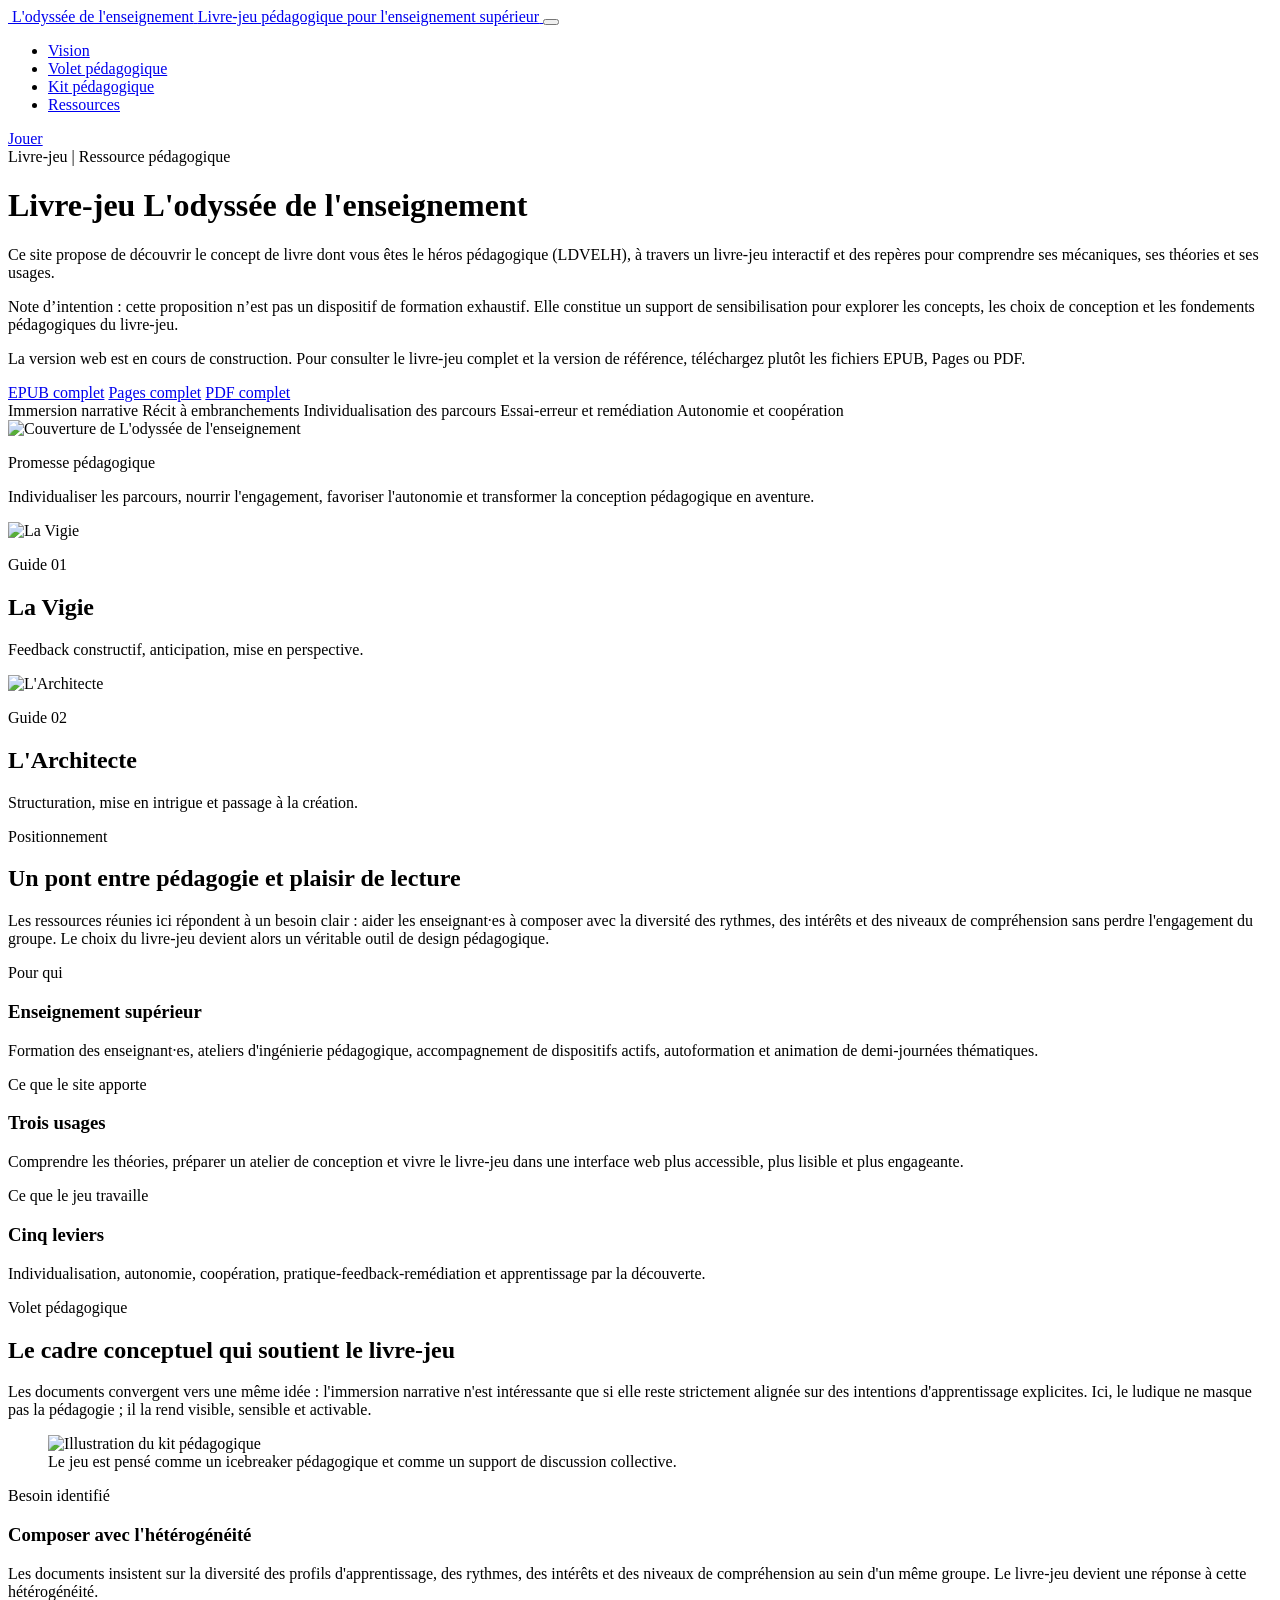
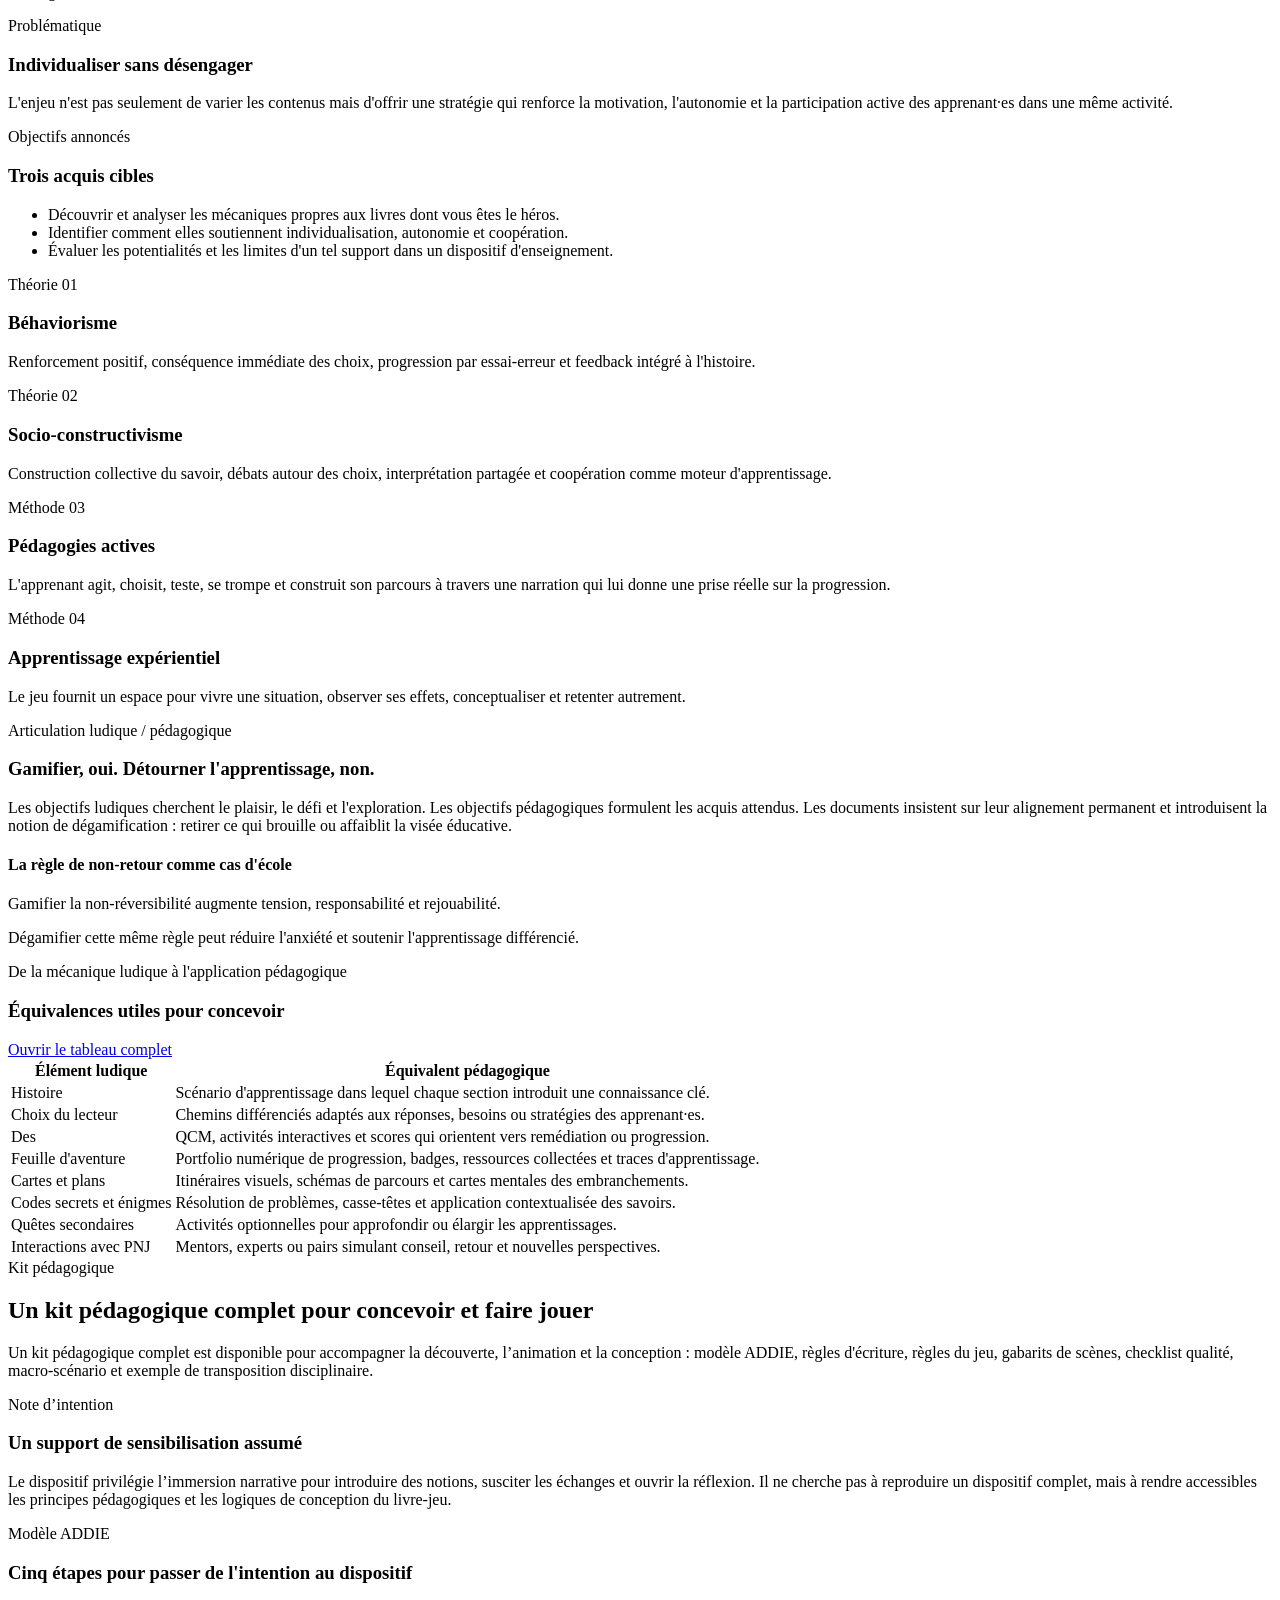
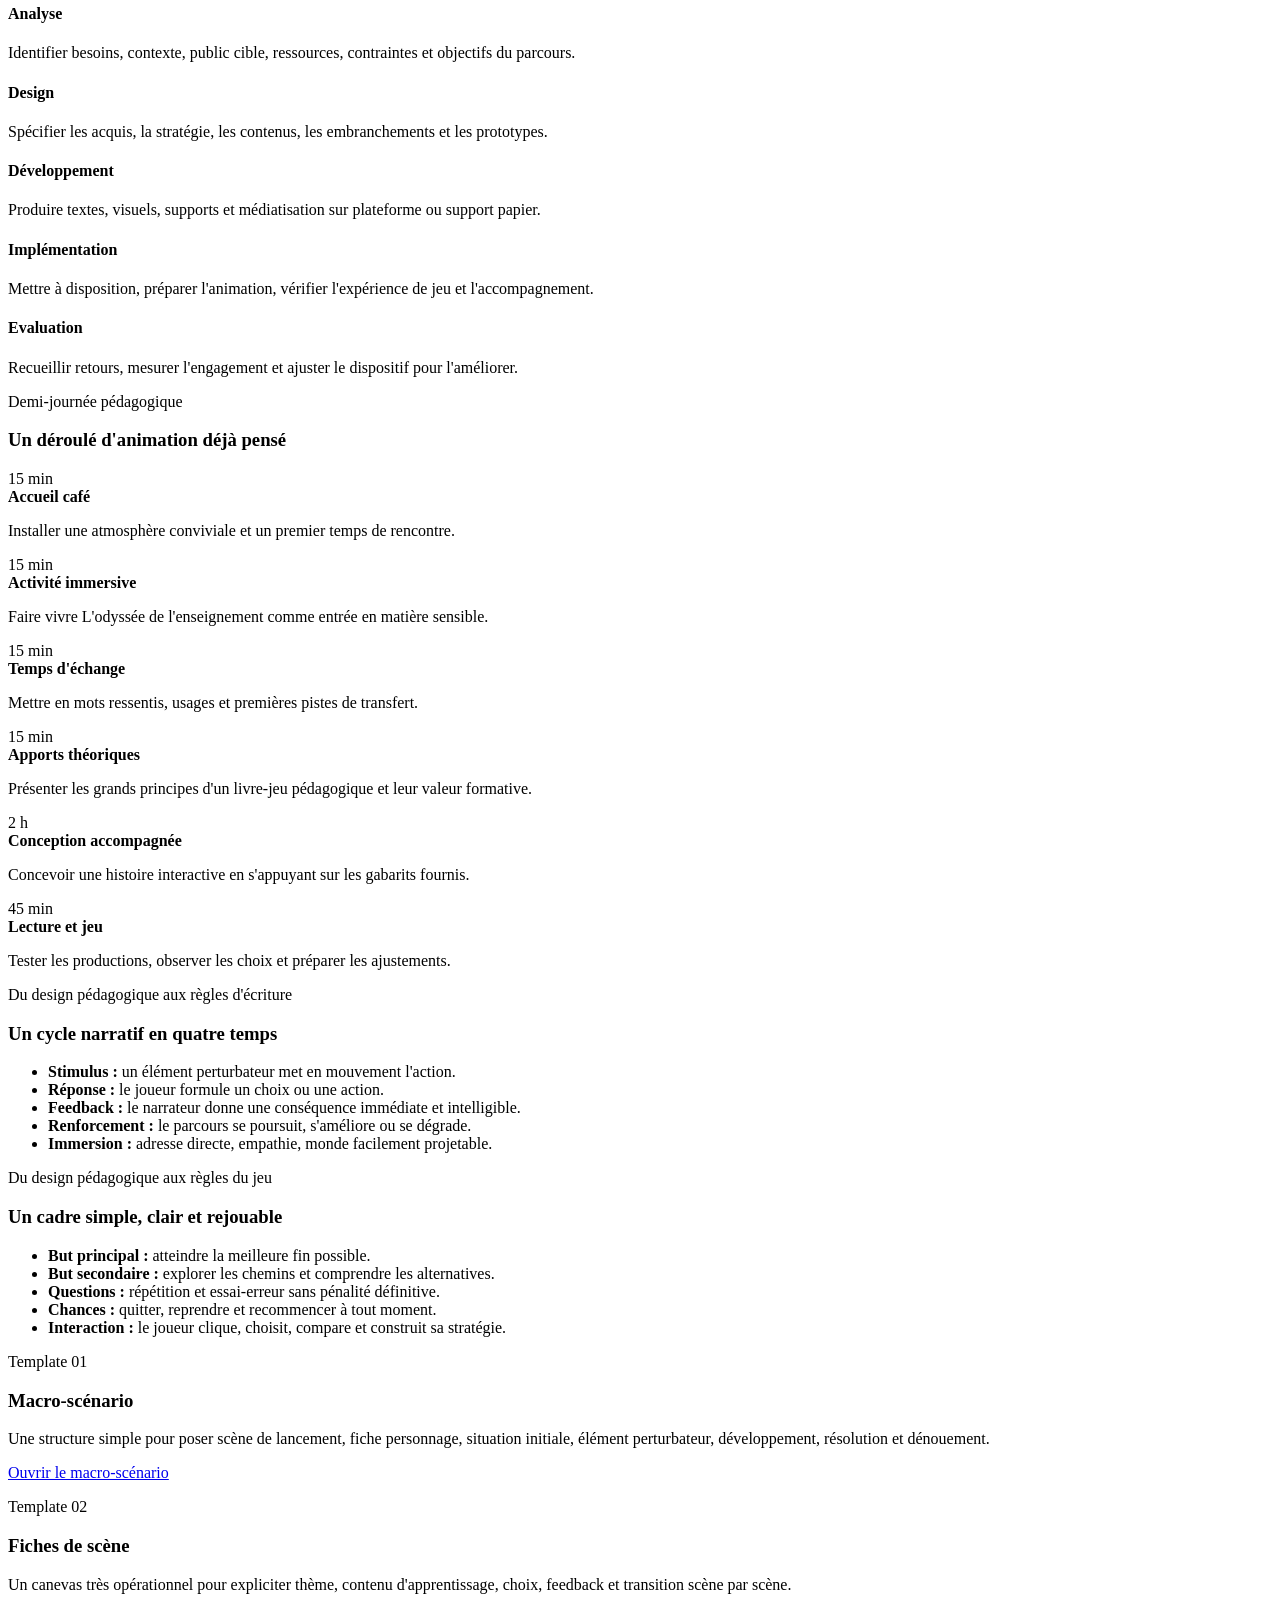
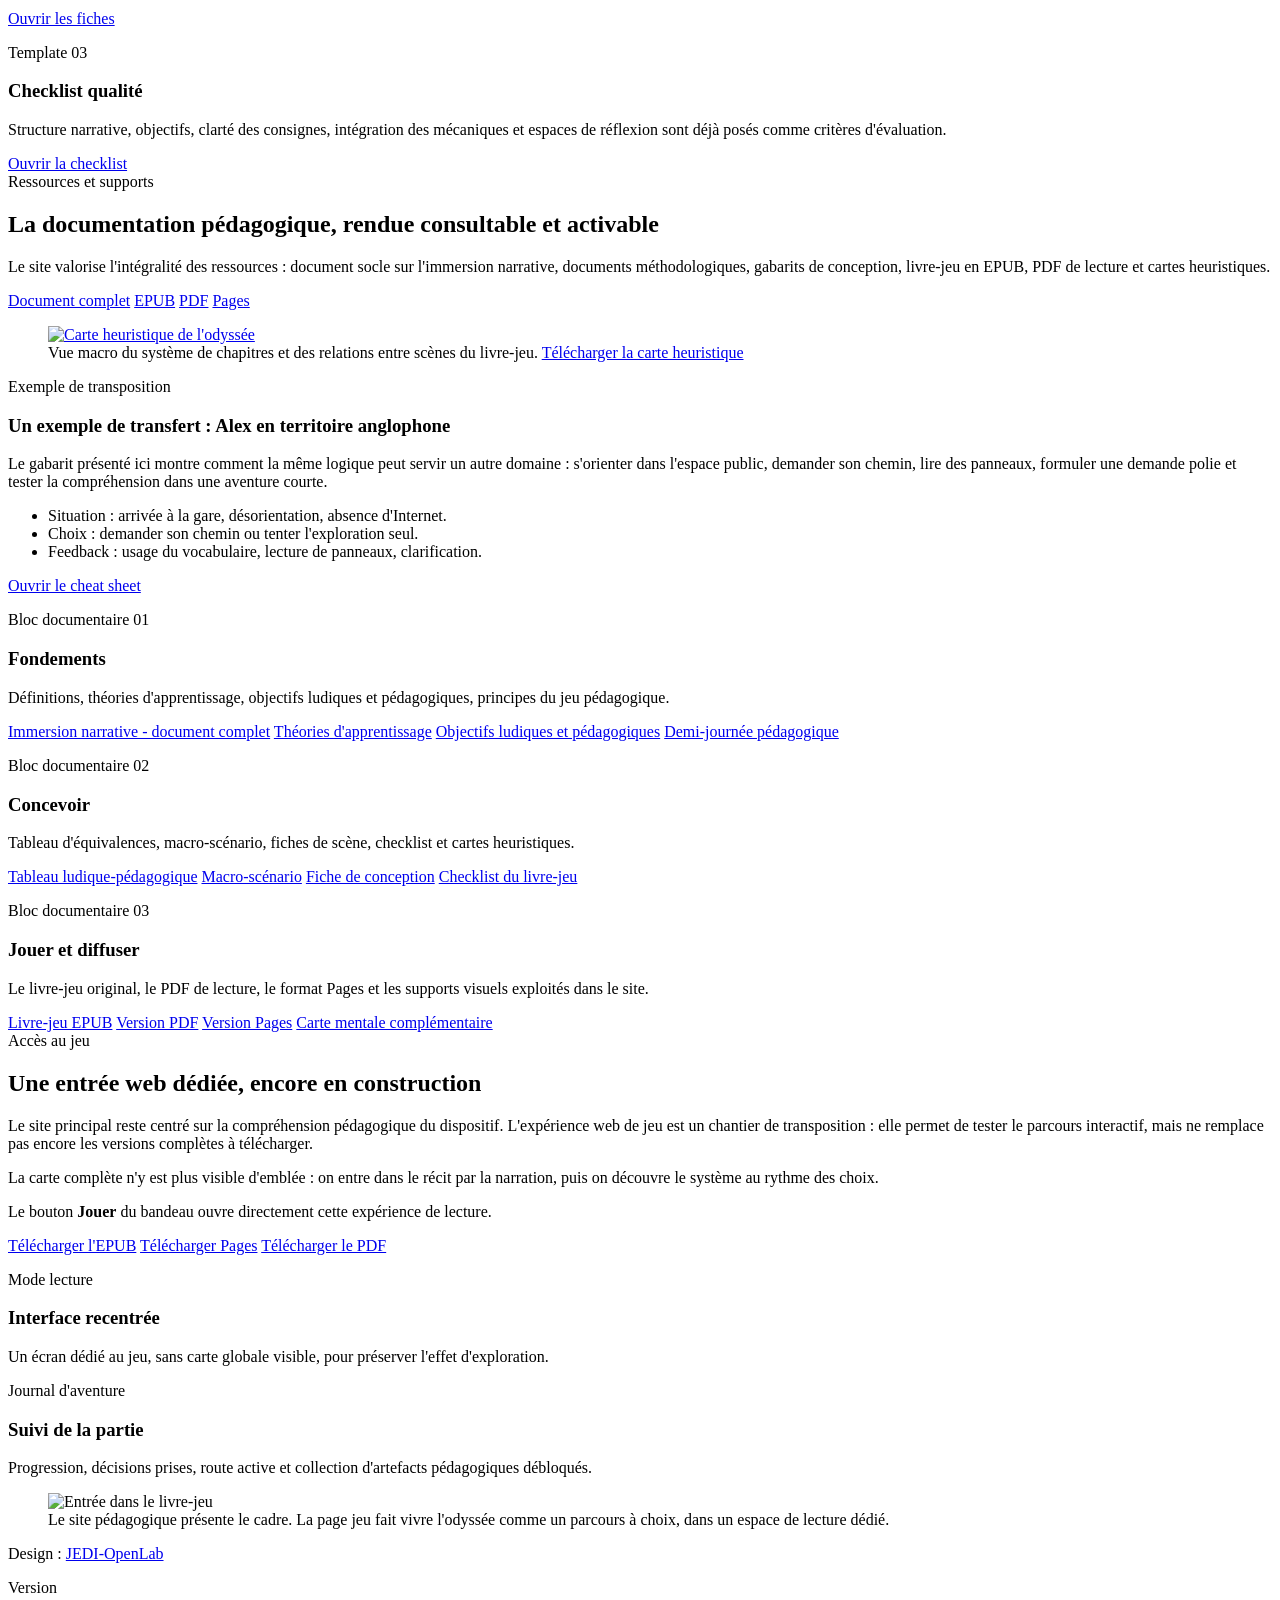
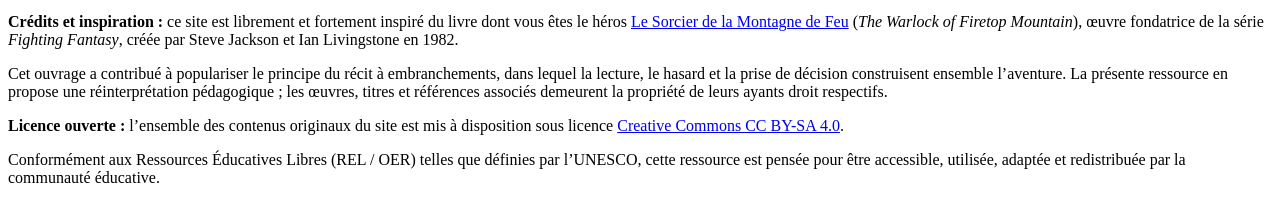
==== index.html @ 6c71c2d4 "Add files via upload" ====
<!doctype html>
<html lang="fr">
  <head>
    <meta charset="utf-8" />
    <meta name="viewport" content="width=device-width, initial-scale=1" />
    <title>L'odyssée de l'enseignement | Livre-jeu pédagogique</title>
    <meta
      name="description"
      content="Découvrir le concept de livre-jeu pédagogique, ses repères théoriques, son kit pédagogique et son adaptation web interactive."
    />
    <link rel="icon" type="image/png" sizes="32x32" href="assets/media/favicons/favicon-32.png" />
    <link rel="icon" type="image/png" sizes="64x64" href="assets/media/favicons/favicon-64.png" />
    <link rel="apple-touch-icon" href="assets/media/favicons/apple-touch-icon.png" />
    <link rel="stylesheet" href="assets/vendor/fonts/fonts.css" />
    <link rel="stylesheet" href="assets/vendor/bootstrap/bootstrap.min.css" />
    <link rel="stylesheet" href="assets/css/styles.css" />
  </head>
  <body data-bs-spy="scroll" data-bs-target="#site-nav" data-bs-offset="96">
    <nav id="site-nav" class="navbar navbar-expand-lg fixed-top navbar-glass">
      <div class="container">
        <a class="navbar-brand d-flex align-items-center gap-3" href="#top">
          <img
            class="brand-mark"
            src="assets/media/cover-odyssee-mark.png"
            alt=""
          />
          <span>
            <span class="brand-title d-block">L'odyssée de l'enseignement</span>
            <span class="brand-subtitle d-block">Livre-jeu pédagogique pour l'enseignement supérieur</span>
          </span>
        </a>
        <button
          class="navbar-toggler"
          type="button"
          data-bs-toggle="collapse"
          data-bs-target="#navbarContent"
          aria-controls="navbarContent"
          aria-expanded="false"
          aria-label="Ouvrir la navigation"
        >
          <span class="navbar-toggler-icon"></span>
        </button>
        <div id="navbarContent" class="collapse navbar-collapse">
          <ul class="navbar-nav ms-auto mb-3 mb-lg-0 align-items-lg-center gap-lg-2">
            <li class="nav-item"><a class="nav-link" href="#vision">Vision</a></li>
            <li class="nav-item"><a class="nav-link" href="#pedagogie">Volet pédagogique</a></li>
            <li class="nav-item"><a class="nav-link" href="#ingenierie">Kit pédagogique</a></li>
            <li class="nav-item"><a class="nav-link" href="#ressources">Ressources</a></li>
          </ul>
          <a class="btn btn-accent ms-lg-3" href="game.html">Jouer</a>
        </div>
      </div>
    </nav>

    <header id="top" class="hero-section">
      <div class="container">
        <div class="row align-items-center g-5">
          <div class="col-lg-6">
            <span class="eyebrow">Livre-jeu | Ressource pédagogique</span>
            <h1 class="hero-title">
              Livre-jeu
              <span>L'odyssée de l'enseignement</span>
            </h1>
            <p class="hero-copy">
              Ce site propose de découvrir le concept de livre dont vous êtes le héros pédagogique (LDVELH), à
              travers un livre-jeu interactif et des repères pour comprendre ses mécaniques, ses théories et ses
              usages.
            </p>
            <p class="hero-copy mt-3 mb-0">
              Note d’intention : cette proposition n’est pas un dispositif de formation exhaustif. Elle constitue un
              support de sensibilisation pour explorer les concepts, les choix de conception et les fondements
              pédagogiques du livre-jeu.
            </p>
            <div class="callout-note mt-4">
              <p class="mb-2">
                La version web est en cours de construction. Pour consulter le livre-jeu complet et la version de
                référence, téléchargez plutôt les fichiers EPUB, Pages ou PDF.
              </p>
              <div class="download-strip">
                <a class="btn btn-outline-shell btn-sm" href="docs/odyssee-enseignement.epub">EPUB complet</a>
                <a class="btn btn-outline-shell btn-sm" href="docs/odyssee-enseignement.pages">Pages complet</a>
                <a class="btn btn-outline-shell btn-sm" href="docs/odyssee-enseignement.pdf">PDF complet</a>
              </div>
            </div>
            <div class="metric-ribbon mt-4">
              <span class="metric-pill">Immersion narrative</span>
              <span class="metric-pill">Récit à embranchements</span>
              <span class="metric-pill">Individualisation des parcours</span>
              <span class="metric-pill">Essai-erreur et remédiation</span>
              <span class="metric-pill">Autonomie et coopération</span>
            </div>
          </div>

          <div class="col-lg-6">
            <div class="hero-visual">
              <div class="cover-frame">
                <img
                  src="assets/media/cover-odyssee-hero.jpg"
                  alt="Couverture de L'odyssée de l'enseignement"
                  class="hero-cover"
                  decoding="async"
                />
              </div>
              <div class="floating-card hero-quote">
                <p class="card-kicker">Promesse pédagogique</p>
                <p class="mb-0">
                  Individualiser les parcours, nourrir l'engagement, favoriser l'autonomie et transformer la
                  conception pédagogique en aventure.
                </p>
              </div>
              <div class="floating-card guide-snapshot">
                <div class="d-flex align-items-center gap-3">
                  <img src="assets/media/vigie-guide-web.jpg" alt="La Vigie" class="avatar-thumb" decoding="async" />
                  <div>
                    <p class="card-kicker mb-1">Guide 01</p>
                    <h2 class="mini-title mb-1">La Vigie</h2>
                    <p class="mb-0">Feedback constructif, anticipation, mise en perspective.</p>
                  </div>
                </div>
              </div>
              <div class="floating-card architect-snapshot">
                <div class="d-flex align-items-center gap-3">
                  <img
                    src="assets/media/architecte-constructeur-web.jpg"
                    alt="L'Architecte"
                    class="avatar-thumb"
                    decoding="async"
                  />
                  <div>
                    <p class="card-kicker mb-1">Guide 02</p>
                    <h2 class="mini-title mb-1">L'Architecte</h2>
                    <p class="mb-0">Structuration, mise en intrigue et passage à la création.</p>
                  </div>
                </div>
              </div>
            </div>
          </div>
        </div>
      </div>
    </header>

    <main>
      <section id="vision" class="section-shell">
        <div class="container">
          <div class="row g-4 align-items-start">
            <div class="col-lg-5">
              <span class="eyebrow">Positionnement</span>
              <h2 class="section-title">Un pont entre pédagogie et plaisir de lecture</h2>
              <p class="section-copy">
                Les ressources réunies ici répondent à un besoin clair : aider les enseignant·es à composer avec la
                diversité des rythmes, des intérêts et des niveaux de compréhension sans perdre l'engagement du
                groupe. Le choix du livre-jeu devient alors un véritable outil de design pédagogique.
              </p>
            </div>
            <div class="col-lg-7">
              <div class="row g-4">
                <div class="col-md-4">
                  <article class="surface-card insight-card h-100">
                    <div class="card-body">
                      <p class="card-kicker">Pour qui</p>
                      <h3 class="card-title">Enseignement supérieur</h3>
                      <p>
                        Formation des enseignant·es, ateliers d'ingénierie pédagogique, accompagnement de dispositifs
                        actifs, autoformation et animation de demi-journées thématiques.
                      </p>
                    </div>
                  </article>
                </div>
                <div class="col-md-4">
                  <article class="surface-card insight-card h-100">
                    <div class="card-body">
                      <p class="card-kicker">Ce que le site apporte</p>
                      <h3 class="card-title">Trois usages</h3>
                      <p>
                        Comprendre les théories, préparer un atelier de conception et vivre le livre-jeu dans une
                        interface web plus accessible, plus lisible et plus engageante.
                      </p>
                    </div>
                  </article>
                </div>
                <div class="col-md-4">
                  <article class="surface-card insight-card h-100">
                    <div class="card-body">
                      <p class="card-kicker">Ce que le jeu travaille</p>
                      <h3 class="card-title">Cinq leviers</h3>
                      <p>
                        Individualisation, autonomie, coopération, pratique-feedback-remédiation et apprentissage par
                        la découverte.
                      </p>
                    </div>
                  </article>
                </div>
              </div>
            </div>
          </div>
        </div>
      </section>

      <section id="pedagogie" class="section-shell section-soft">
        <div class="container">
          <div class="row g-5 align-items-center mb-5">
            <div class="col-lg-6">
              <span class="eyebrow">Volet pédagogique</span>
              <h2 class="section-title">Le cadre conceptuel qui soutient le livre-jeu</h2>
              <p class="section-copy">
                Les documents convergent vers une même idée : l'immersion narrative n'est intéressante que si elle
                reste strictement alignée sur des intentions d'apprentissage explicites. Ici, le ludique ne masque pas
                la pédagogie ; il la rend visible, sensible et activable.
              </p>
            </div>
            <div class="col-lg-6">
              <figure class="surface-card figure-card mb-0">
                <img
                  src="assets/media/kit-pedagogique-web.jpg"
                  alt="Illustration du kit pédagogique"
                  loading="lazy"
                  decoding="async"
                />
                <figcaption>
                  Le jeu est pensé comme un icebreaker pédagogique et comme un support de discussion collective.
                </figcaption>
              </figure>
            </div>
          </div>

          <div class="row g-4 mb-5">
            <div class="col-lg-4">
              <article class="surface-card h-100">
                <div class="card-body">
                  <p class="card-kicker">Besoin identifié</p>
                  <h3 class="card-title">Composer avec l'hétérogénéité</h3>
                  <p>
                    Les documents insistent sur la diversité des profils d'apprentissage, des rythmes, des intérêts et
                    des niveaux de compréhension au sein d'un même groupe. Le livre-jeu devient une réponse à cette
                    hétérogénéité.
                  </p>
                </div>
              </article>
            </div>
            <div class="col-lg-4">
              <article class="surface-card h-100">
                <div class="card-body">
                  <p class="card-kicker">Problématique</p>
                  <h3 class="card-title">Individualiser sans désengager</h3>
                  <p>
                    L'enjeu n'est pas seulement de varier les contenus mais d'offrir une stratégie qui renforce la
                    motivation, l'autonomie et la participation active des apprenant·es dans une même activité.
                  </p>
                </div>
              </article>
            </div>
            <div class="col-lg-4">
              <article class="surface-card h-100">
                <div class="card-body">
                  <p class="card-kicker">Objectifs annoncés</p>
                  <h3 class="card-title">Trois acquis cibles</h3>
                  <ul class="clean-list">
                    <li>Découvrir et analyser les mécaniques propres aux livres dont vous êtes le héros.</li>
                    <li>Identifier comment elles soutiennent individualisation, autonomie et coopération.</li>
                    <li>Évaluer les potentialités et les limites d'un tel support dans un dispositif d'enseignement.</li>
                  </ul>
                </div>
              </article>
            </div>
          </div>

          <div class="row g-4 mb-5">
            <div class="col-md-6 col-xl-3">
              <article class="surface-card theory-card h-100">
                <div class="card-body">
                  <p class="card-kicker">Théorie 01</p>
                  <h3 class="card-title">Béhaviorisme</h3>
                  <p>
                    Renforcement positif, conséquence immédiate des choix, progression par essai-erreur et feedback
                    intégré à l'histoire.
                  </p>
                </div>
              </article>
            </div>
            <div class="col-md-6 col-xl-3">
              <article class="surface-card theory-card h-100">
                <div class="card-body">
                  <p class="card-kicker">Théorie 02</p>
                  <h3 class="card-title">Socio-constructivisme</h3>
                  <p>
                    Construction collective du savoir, débats autour des choix, interprétation partagée et coopération
                    comme moteur d'apprentissage.
                  </p>
                </div>
              </article>
            </div>
            <div class="col-md-6 col-xl-3">
              <article class="surface-card theory-card h-100">
                <div class="card-body">
                  <p class="card-kicker">Méthode 03</p>
                  <h3 class="card-title">Pédagogies actives</h3>
                  <p>
                    L'apprenant agit, choisit, teste, se trompe et construit son parcours à travers une narration qui
                    lui donne une prise réelle sur la progression.
                  </p>
                </div>
              </article>
            </div>
            <div class="col-md-6 col-xl-3">
              <article class="surface-card theory-card h-100">
                <div class="card-body">
                  <p class="card-kicker">Méthode 04</p>
                  <h3 class="card-title">Apprentissage expérientiel</h3>
                  <p>
                    Le jeu fournit un espace pour vivre une situation, observer ses effets, conceptualiser et retenter
                    autrement.
                  </p>
                </div>
              </article>
            </div>
          </div>

          <div class="row g-4">
            <div class="col-xl-5">
              <article class="surface-card h-100">
                <div class="card-body">
                  <p class="card-kicker">Articulation ludique / pédagogique</p>
                  <h3 class="card-title">Gamifier, oui. Détourner l'apprentissage, non.</h3>
                  <p>
                    Les objectifs ludiques cherchent le plaisir, le défi et l'exploration. Les objectifs pédagogiques
                    formulent les acquis attendus. Les documents insistent sur leur alignement permanent et introduisent
                    la notion de dégamification : retirer ce qui brouille ou affaiblit la visée éducative.
                  </p>
                  <div class="callout-note mt-4">
                    <h4 class="mini-title">La règle de non-retour comme cas d'école</h4>
                    <p class="mb-2">
                      Gamifier la non-réversibilité augmente tension, responsabilité et rejouabilité.
                    </p>
                    <p class="mb-0">
                      Dégamifier cette même règle peut réduire l'anxiété et soutenir l'apprentissage différencié.
                    </p>
                  </div>
                </div>
              </article>
            </div>
            <div class="col-xl-7">
              <article class="surface-card table-shell h-100">
                <div class="card-body">
                  <div class="d-flex flex-wrap justify-content-between align-items-center gap-3 mb-3">
                    <div>
                      <p class="card-kicker mb-1">De la mécanique ludique à l'application pédagogique</p>
                      <h3 class="card-title mb-0">Équivalences utiles pour concevoir</h3>
                    </div>
                    <a class="btn btn-sm btn-outline-shell" href="docs/tableau-ludique-pedagogique.docx">Ouvrir le tableau complet</a>
                  </div>
                  <div class="table-responsive">
                    <table class="table align-middle mb-0">
                      <thead>
                        <tr>
                          <th>Élément ludique</th>
                          <th>Équivalent pédagogique</th>
                        </tr>
                      </thead>
                      <tbody>
                        <tr>
                          <td>Histoire</td>
                          <td>Scénario d'apprentissage dans lequel chaque section introduit une connaissance clé.</td>
                        </tr>
                        <tr>
                          <td>Choix du lecteur</td>
                          <td>Chemins différenciés adaptés aux réponses, besoins ou stratégies des apprenant·es.</td>
                        </tr>
                        <tr>
                          <td>Des</td>
                          <td>QCM, activités interactives et scores qui orientent vers remédiation ou progression.</td>
                        </tr>
                        <tr>
                          <td>Feuille d'aventure</td>
                          <td>Portfolio numérique de progression, badges, ressources collectées et traces d'apprentissage.</td>
                        </tr>
                        <tr>
                          <td>Cartes et plans</td>
                          <td>Itinéraires visuels, schémas de parcours et cartes mentales des embranchements.</td>
                        </tr>
                        <tr>
                          <td>Codes secrets et énigmes</td>
                          <td>Résolution de problèmes, casse-têtes et application contextualisée des savoirs.</td>
                        </tr>
                        <tr>
                          <td>Quêtes secondaires</td>
                          <td>Activités optionnelles pour approfondir ou élargir les apprentissages.</td>
                        </tr>
                        <tr>
                          <td>Interactions avec PNJ</td>
                          <td>Mentors, experts ou pairs simulant conseil, retour et nouvelles perspectives.</td>
                        </tr>
                      </tbody>
                    </table>
                  </div>
                </div>
              </article>
            </div>
          </div>
        </div>
      </section>

      <section id="ingenierie" class="section-shell">
        <div class="container">
          <div class="row g-5 align-items-start mb-5">
            <div class="col-lg-6">
              <span class="eyebrow">Kit pédagogique</span>
              <h2 class="section-title">Un kit pédagogique complet pour concevoir et faire jouer</h2>
              <p class="section-copy">
                Un kit pédagogique complet est disponible pour accompagner la découverte, l’animation et la
                conception : modèle ADDIE, règles d'écriture, règles du jeu, gabarits de scènes, checklist qualité,
                macro-scénario et exemple de transposition disciplinaire.
              </p>
            </div>
            <div class="col-lg-6">
              <article class="surface-card highlight-card">
                <div class="card-body">
                  <p class="card-kicker">Note d’intention</p>
                  <h3 class="card-title">Un support de sensibilisation assumé</h3>
                  <p>
                    Le dispositif privilégie l’immersion narrative pour introduire des notions, susciter les échanges
                    et ouvrir la réflexion. Il ne cherche pas à reproduire un dispositif complet, mais à rendre
                    accessibles les principes pédagogiques et les logiques de conception du livre-jeu.
                  </p>
                </div>
              </article>
            </div>
          </div>

          <div class="row g-4 mb-5">
            <div class="col-lg-7">
              <article class="surface-card h-100">
                <div class="card-body">
                  <p class="card-kicker">Modèle ADDIE</p>
                  <h3 class="card-title">Cinq étapes pour passer de l'intention au dispositif</h3>
                  <div class="timeline-grid">
                    <div class="timeline-step" data-step="01">
                      <h4 class="mini-title">Analyse</h4>
                      <p>Identifier besoins, contexte, public cible, ressources, contraintes et objectifs du parcours.</p>
                    </div>
                    <div class="timeline-step" data-step="02">
                      <h4 class="mini-title">Design</h4>
                      <p>Spécifier les acquis, la stratégie, les contenus, les embranchements et les prototypes.</p>
                    </div>
                    <div class="timeline-step" data-step="03">
                      <h4 class="mini-title">Développement</h4>
                      <p>Produire textes, visuels, supports et médiatisation sur plateforme ou support papier.</p>
                    </div>
                    <div class="timeline-step" data-step="04">
                      <h4 class="mini-title">Implémentation</h4>
                      <p>Mettre à disposition, préparer l'animation, vérifier l'expérience de jeu et l'accompagnement.</p>
                    </div>
                    <div class="timeline-step" data-step="05">
                      <h4 class="mini-title">Evaluation</h4>
                      <p>Recueillir retours, mesurer l'engagement et ajuster le dispositif pour l'améliorer.</p>
                    </div>
                  </div>
                </div>
              </article>
            </div>
            <div class="col-lg-5">
              <article class="surface-card h-100">
                <div class="card-body">
                  <p class="card-kicker">Demi-journée pédagogique</p>
                  <h3 class="card-title">Un déroulé d'animation déjà pensé</h3>
                  <div class="schedule-list">
                    <div class="schedule-item">
                      <span>15 min</span>
                      <div>
                        <strong>Accueil café</strong>
                        <p>Installer une atmosphère conviviale et un premier temps de rencontre.</p>
                      </div>
                    </div>
                    <div class="schedule-item">
                      <span>15 min</span>
                      <div>
                        <strong>Activité immersive</strong>
                        <p>Faire vivre L'odyssée de l'enseignement comme entrée en matière sensible.</p>
                      </div>
                    </div>
                    <div class="schedule-item">
                      <span>15 min</span>
                      <div>
                        <strong>Temps d'échange</strong>
                        <p>Mettre en mots ressentis, usages et premières pistes de transfert.</p>
                      </div>
                    </div>
                    <div class="schedule-item">
                      <span>15 min</span>
                      <div>
                        <strong>Apports théoriques</strong>
                        <p>Présenter les grands principes d'un livre-jeu pédagogique et leur valeur formative.</p>
                      </div>
                    </div>
                    <div class="schedule-item">
                      <span>2 h</span>
                      <div>
                        <strong>Conception accompagnée</strong>
                        <p>Concevoir une histoire interactive en s'appuyant sur les gabarits fournis.</p>
                      </div>
                    </div>
                    <div class="schedule-item">
                      <span>45 min</span>
                      <div>
                        <strong>Lecture et jeu</strong>
                        <p>Tester les productions, observer les choix et préparer les ajustements.</p>
                      </div>
                    </div>
                  </div>
                </div>
              </article>
            </div>
          </div>

          <div class="row g-4 mb-5">
            <div class="col-lg-6">
              <article class="surface-card h-100">
                <div class="card-body">
                  <p class="card-kicker">Du design pédagogique aux règles d'écriture</p>
                  <h3 class="card-title">Un cycle narratif en quatre temps</h3>
                  <ul class="clean-list">
                    <li><strong>Stimulus :</strong> un élément perturbateur met en mouvement l'action.</li>
                    <li><strong>Réponse :</strong> le joueur formule un choix ou une action.</li>
                    <li><strong>Feedback :</strong> le narrateur donne une conséquence immédiate et intelligible.</li>
                    <li><strong>Renforcement :</strong> le parcours se poursuit, s'améliore ou se dégrade.</li>
                    <li><strong>Immersion :</strong> adresse directe, empathie, monde facilement projetable.</li>
                  </ul>
                </div>
              </article>
            </div>
            <div class="col-lg-6">
              <article class="surface-card h-100">
                <div class="card-body">
                  <p class="card-kicker">Du design pédagogique aux règles du jeu</p>
                  <h3 class="card-title">Un cadre simple, clair et rejouable</h3>
                  <ul class="clean-list">
                    <li><strong>But principal :</strong> atteindre la meilleure fin possible.</li>
                    <li><strong>But secondaire :</strong> explorer les chemins et comprendre les alternatives.</li>
                    <li><strong>Questions :</strong> répétition et essai-erreur sans pénalité définitive.</li>
                    <li><strong>Chances :</strong> quitter, reprendre et recommencer à tout moment.</li>
                    <li><strong>Interaction :</strong> le joueur clique, choisit, compare et construit sa stratégie.</li>
                  </ul>
                </div>
              </article>
            </div>
          </div>

          <div class="row g-4">
            <div class="col-lg-4">
              <article class="surface-card h-100">
                <div class="card-body">
                  <p class="card-kicker">Template 01</p>
                  <h3 class="card-title">Macro-scénario</h3>
                  <p>
                    Une structure simple pour poser scène de lancement, fiche personnage, situation initiale, élément
                    perturbateur, développement, résolution et dénouement.
                  </p>
                  <a class="btn btn-outline-shell btn-sm" href="docs/macro-scenario.docx">Ouvrir le macro-scénario</a>
                </div>
              </article>
            </div>
            <div class="col-lg-4">
              <article class="surface-card h-100">
                <div class="card-body">
                  <p class="card-kicker">Template 02</p>
                  <h3 class="card-title">Fiches de scène</h3>
                  <p>
                    Un canevas très opérationnel pour expliciter thème, contenu d'apprentissage, choix, feedback et
                    transition scène par scène.
                  </p>
                  <a class="btn btn-outline-shell btn-sm" href="docs/fiche-conception.docx">Ouvrir les fiches</a>
                </div>
              </article>
            </div>
            <div class="col-lg-4">
              <article class="surface-card h-100">
                <div class="card-body">
                  <p class="card-kicker">Template 03</p>
                  <h3 class="card-title">Checklist qualité</h3>
                  <p>
                    Structure narrative, objectifs, clarté des consignes, intégration des mécaniques et espaces de
                    réflexion sont déjà posés comme critères d'évaluation.
                  </p>
                  <a class="btn btn-outline-shell btn-sm" href="docs/checklist-ldvelh.docx">Ouvrir la checklist</a>
                </div>
              </article>
            </div>
          </div>
        </div>
      </section>

      <section id="ressources" class="section-shell section-soft">
        <div class="container">
          <div class="row g-5 align-items-start mb-5">
            <div class="col-lg-6">
              <span class="eyebrow">Ressources et supports</span>
              <h2 class="section-title">La documentation pédagogique, rendue consultable et activable</h2>
              <p class="section-copy">
                Le site valorise l'intégralité des ressources : document socle sur l'immersion narrative, documents
                méthodologiques, gabarits de conception, livre-jeu en EPUB, PDF de lecture et cartes heuristiques.
              </p>
            </div>
            <div class="col-lg-6">
              <div class="download-strip justify-content-lg-end">
                <a class="btn btn-outline-shell" href="docs/immersion-narrative-complete.docx">Document complet</a>
                <a class="btn btn-outline-shell" href="docs/odyssee-enseignement.epub">EPUB</a>
                <a class="btn btn-outline-shell" href="docs/odyssee-enseignement.pdf">PDF</a>
                <a class="btn btn-outline-shell" href="docs/odyssee-enseignement.pages">Pages</a>
              </div>
            </div>
          </div>

          <div class="row g-4 mb-5">
            <div class="col-lg-6">
              <figure class="surface-card figure-card mb-0">
                <a
                  class="figure-download-link"
                  href="assets/media/odyssee-map.jpg"
                  download="carte-heuristique-odyssee.jpg"
                  aria-label="Télécharger la carte heuristique de l'odyssée"
                >
                  <img
                    src="assets/media/odyssee-map.jpg"
                    alt="Carte heuristique de l'odyssée"
                    loading="lazy"
                    decoding="async"
                  />
                </a>
                <figcaption>
                  Vue macro du système de chapitres et des relations entre scènes du livre-jeu.
                  <a href="assets/media/odyssee-map.jpg" download="carte-heuristique-odyssee.jpg">Télécharger la carte heuristique</a>
                </figcaption>
              </figure>
            </div>
            <div class="col-lg-6">
              <article class="surface-card example-sheet h-100">
                <div class="card-body">
                  <p class="card-kicker">Exemple de transposition</p>
                  <h3 class="card-title">Un exemple de transfert : Alex en territoire anglophone</h3>
                  <p>
                    Le gabarit présenté ici montre comment la même logique peut servir un autre domaine :
                    s'orienter dans l'espace public, demander son chemin, lire des panneaux, formuler une demande
                    polie et tester la compréhension dans une aventure courte.
                  </p>
                  <ul class="clean-list">
                    <li>Situation : arrivée à la gare, désorientation, absence d'Internet.</li>
                    <li>Choix : demander son chemin ou tenter l'exploration seul.</li>
                    <li>Feedback : usage du vocabulaire, lecture de panneaux, clarification.</li>
                  </ul>
                  <a class="btn btn-outline-shell btn-sm" href="docs/cheat-sheet.docx">Ouvrir le cheat sheet</a>
                </div>
              </article>
            </div>
          </div>

          <div class="row g-4">
            <div class="col-lg-4">
              <article class="surface-card resource-card h-100">
                <div class="card-body">
                  <p class="card-kicker">Bloc documentaire 01</p>
                  <h3 class="card-title">Fondements</h3>
                  <p>Définitions, théories d'apprentissage, objectifs ludiques et pédagogiques, principes du jeu pédagogique.</p>
                  <div class="resource-links">
                    <a href="docs/immersion-narrative-complete.docx">Immersion narrative - document complet</a>
                    <a href="docs/theories-apprentissage.docx">Théories d'apprentissage</a>
                    <a href="docs/objectifs-ludiques-pedagogiques.docx">Objectifs ludiques et pédagogiques</a>
                    <a href="docs/atelier-demi-journee.docx">Demi-journée pédagogique</a>
                  </div>
                </div>
              </article>
            </div>
            <div class="col-lg-4">
              <article class="surface-card resource-card h-100">
                <div class="card-body">
                  <p class="card-kicker">Bloc documentaire 02</p>
                  <h3 class="card-title">Concevoir</h3>
                  <p>Tableau d'équivalences, macro-scénario, fiches de scène, checklist et cartes heuristiques.</p>
                  <div class="resource-links">
                    <a href="docs/tableau-ludique-pedagogique.docx">Tableau ludique-pédagogique</a>
                    <a href="docs/macro-scenario.docx">Macro-scénario</a>
                    <a href="docs/fiche-conception.docx">Fiche de conception</a>
                    <a href="docs/checklist-ldvelh.docx">Checklist du livre-jeu</a>
                  </div>
                </div>
              </article>
            </div>
            <div class="col-lg-4">
              <article class="surface-card resource-card h-100">
                <div class="card-body">
                  <p class="card-kicker">Bloc documentaire 03</p>
                  <h3 class="card-title">Jouer et diffuser</h3>
                  <p>Le livre-jeu original, le PDF de lecture, le format Pages et les supports visuels exploités dans le site.</p>
                  <div class="resource-links">
                    <a href="docs/odyssee-enseignement.epub">Livre-jeu EPUB</a>
                    <a href="docs/odyssee-enseignement.pdf">Version PDF</a>
                    <a href="docs/odyssee-enseignement.pages">Version Pages</a>
                    <a href="assets/media/mini-aventure-map.jpg">Carte mentale complémentaire</a>
                  </div>
                </div>
              </article>
            </div>
          </div>
        </div>
      </section>

      <section id="jouer" class="section-shell">
        <div class="container">
          <div class="row g-5 align-items-center">
            <div class="col-lg-6">
              <span class="eyebrow">Accès au jeu</span>
              <h2 class="section-title">Une entrée web dédiée, encore en construction</h2>
              <p class="section-copy">
                Le site principal reste centré sur la compréhension pédagogique du dispositif. L'expérience web de jeu
                est un chantier de transposition : elle permet de tester le parcours interactif, mais ne remplace pas
                encore les versions complètes à télécharger.
              </p>
              <p class="section-copy">
                La carte complète n'y est plus visible d'emblée : on entre dans le récit par la narration, puis on
                découvre le système au rythme des choix.
              </p>
              <p class="section-copy">
                Le bouton <strong>Jouer</strong> du bandeau ouvre directement cette expérience de lecture.
              </p>
              <div class="download-strip">
                <a class="btn btn-outline-shell btn-lg" href="docs/odyssee-enseignement.epub">Télécharger l'EPUB</a>
                <a class="btn btn-outline-shell btn-lg" href="docs/odyssee-enseignement.pages">Télécharger Pages</a>
                <a class="btn btn-outline-shell btn-lg" href="docs/odyssee-enseignement.pdf">Télécharger le PDF</a>
              </div>
            </div>
            <div class="col-lg-6">
              <div class="row g-4">
                <div class="col-sm-6">
                  <article class="surface-card play-entry-card h-100">
                    <div class="card-body">
                      <p class="card-kicker">Mode lecture</p>
                      <h3 class="card-title">Interface recentrée</h3>
                      <p>
                        Un écran dédié au jeu, sans carte globale visible, pour préserver l'effet d'exploration.
                      </p>
                    </div>
                  </article>
                </div>
                <div class="col-sm-6">
                  <article class="surface-card play-entry-card h-100">
                    <div class="card-body">
                      <p class="card-kicker">Journal d'aventure</p>
                      <h3 class="card-title">Suivi de la partie</h3>
                      <p>
                        Progression, décisions prises, route active et collection d'artefacts pédagogiques débloqués.
                      </p>
                    </div>
                  </article>
                </div>
                <div class="col-12">
                  <figure class="surface-card figure-card mb-0">
                    <img
                      src="assets/media/un-livre-different-web.jpg"
                      alt="Entrée dans le livre-jeu"
                      loading="lazy"
                      decoding="async"
                    />
                    <figcaption>
                      Le site pédagogique présente le cadre. La page jeu fait vivre l'odyssée comme un parcours à
                      choix, dans un espace de lecture dédié.
                    </figcaption>
                  </figure>
                </div>
              </div>
            </div>
          </div>
        </div>
      </section>
    </main>

    <footer id="credits" class="site-footer">
      <div class="container d-grid gap-3">
        <div class="d-flex flex-column flex-lg-row justify-content-between gap-3 align-items-lg-center">
          <p class="mb-0">
            Design :
            <a href="https://jedi-openlab.github.io/jedi-openlab/" target="_blank" rel="noopener noreferrer">JEDI-OpenLab</a>
          </p>
          <p class="mb-0">Version <span id="currentVersion"></span></p>
        </div>
        <div class="footer-credits">
          <p class="mb-2">
            <strong>Crédits et inspiration :</strong> ce site est librement et fortement inspiré du livre dont vous
            êtes le héros
            <a href="https://www.fightingfantasy.com/the-warlock-of-firetop-mountain" target="_blank" rel="noopener noreferrer">Le Sorcier de la Montagne de Feu</a>
            (<em>The Warlock of Firetop Mountain</em>), œuvre fondatrice de la série <em>Fighting Fantasy</em>, créée
            par Steve Jackson et Ian Livingstone en 1982.
          </p>
          <p class="mb-0">
            Cet ouvrage a contribué à populariser le principe du récit à embranchements, dans lequel la lecture, le
            hasard et la prise de décision construisent ensemble l’aventure. La présente ressource en propose une
            réinterprétation pédagogique ; les œuvres, titres et références associés demeurent la propriété de leurs
            ayants droit respectifs.
          </p>
        </div>
        <div class="footer-legal">
          <p class="mb-2">
            <strong>Licence ouverte :</strong> l’ensemble des contenus originaux du site est mis à disposition sous
            licence
            <a href="https://creativecommons.org/licenses/by-sa/4.0/" target="_blank" rel="noopener noreferrer">Creative Commons CC BY-SA 4.0</a>.
          </p>
          <p class="mb-0">
            Conformément aux Ressources Éducatives Libres (REL / OER) telles que définies par l’UNESCO, cette
            ressource est pensée pour être accessible, utilisée, adaptée et redistribuée par la communauté éducative.
          </p>
        </div>
      </div>
    </footer>

    <script src="assets/vendor/bootstrap/bootstrap.bundle.min.js"></script>
    <script src="assets/js/version.js"></script>
    <script src="assets/js/main.js"></script>
  </body>
</html>
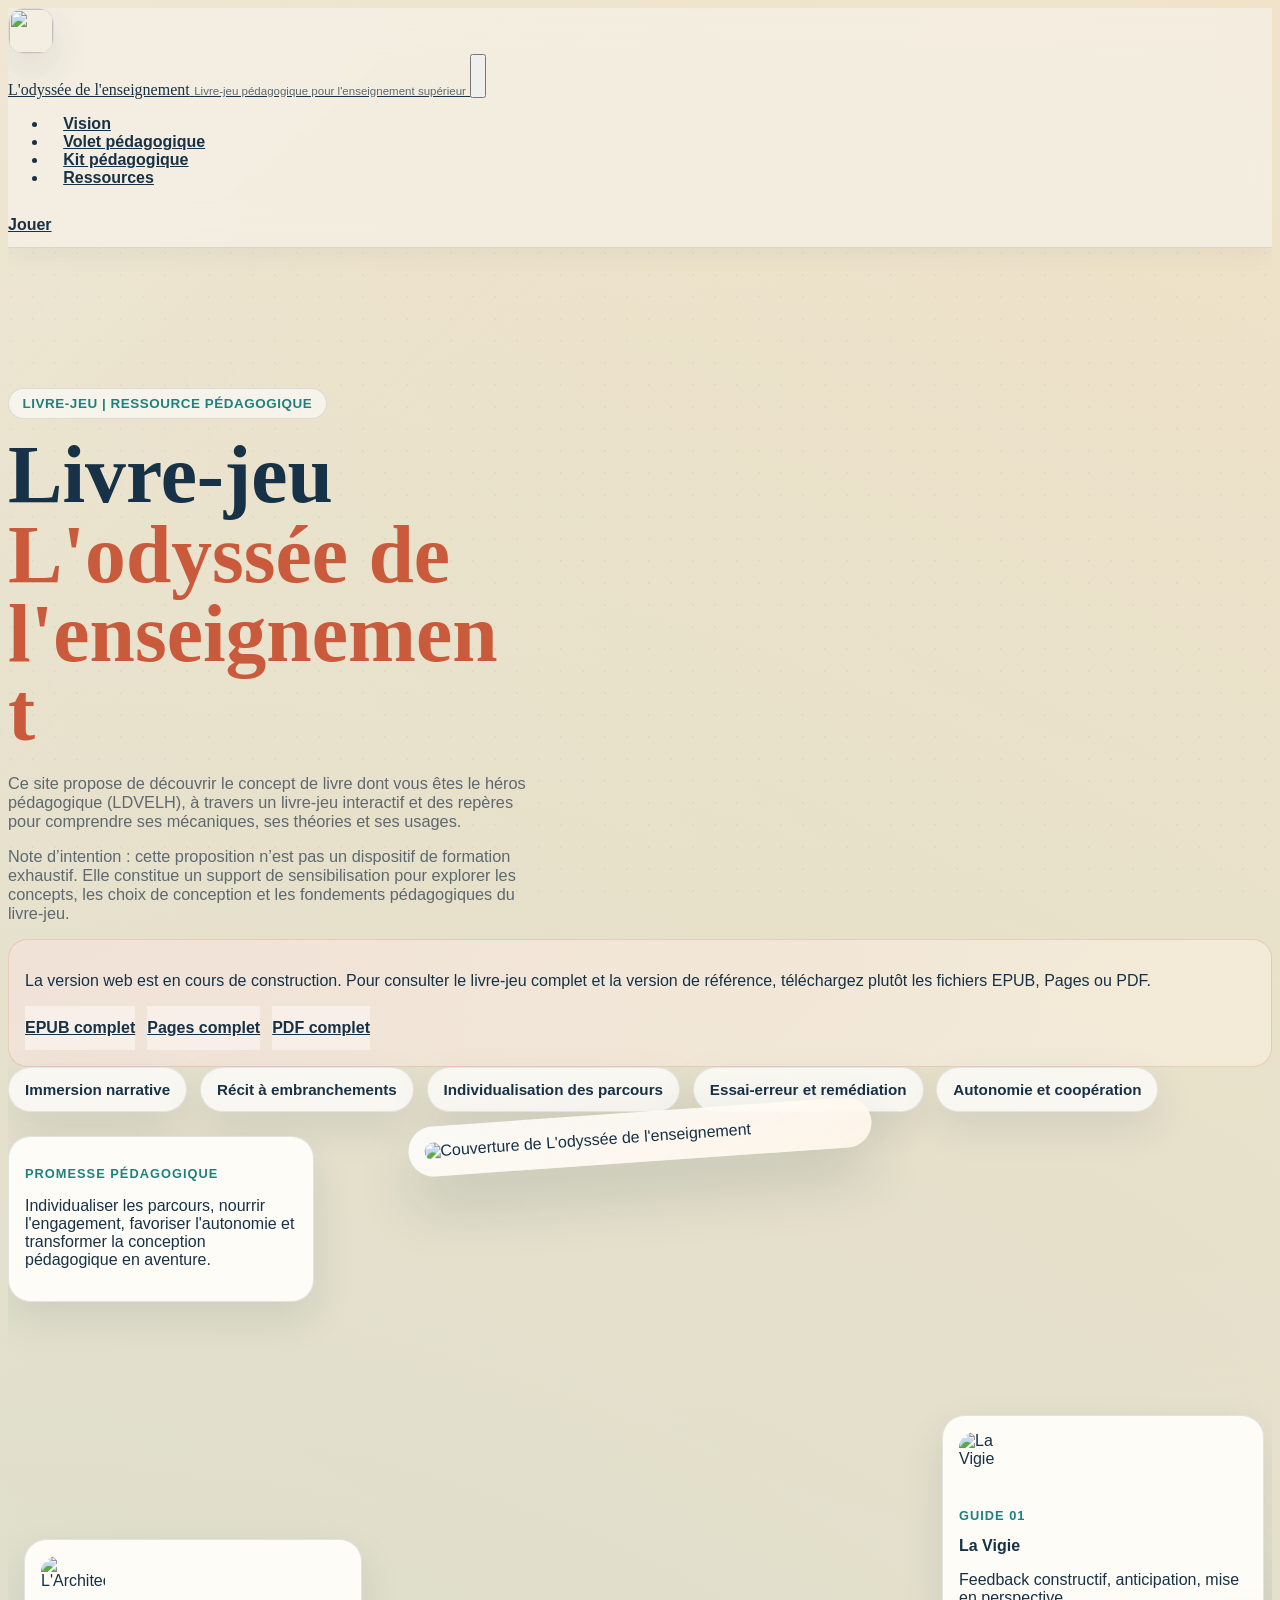
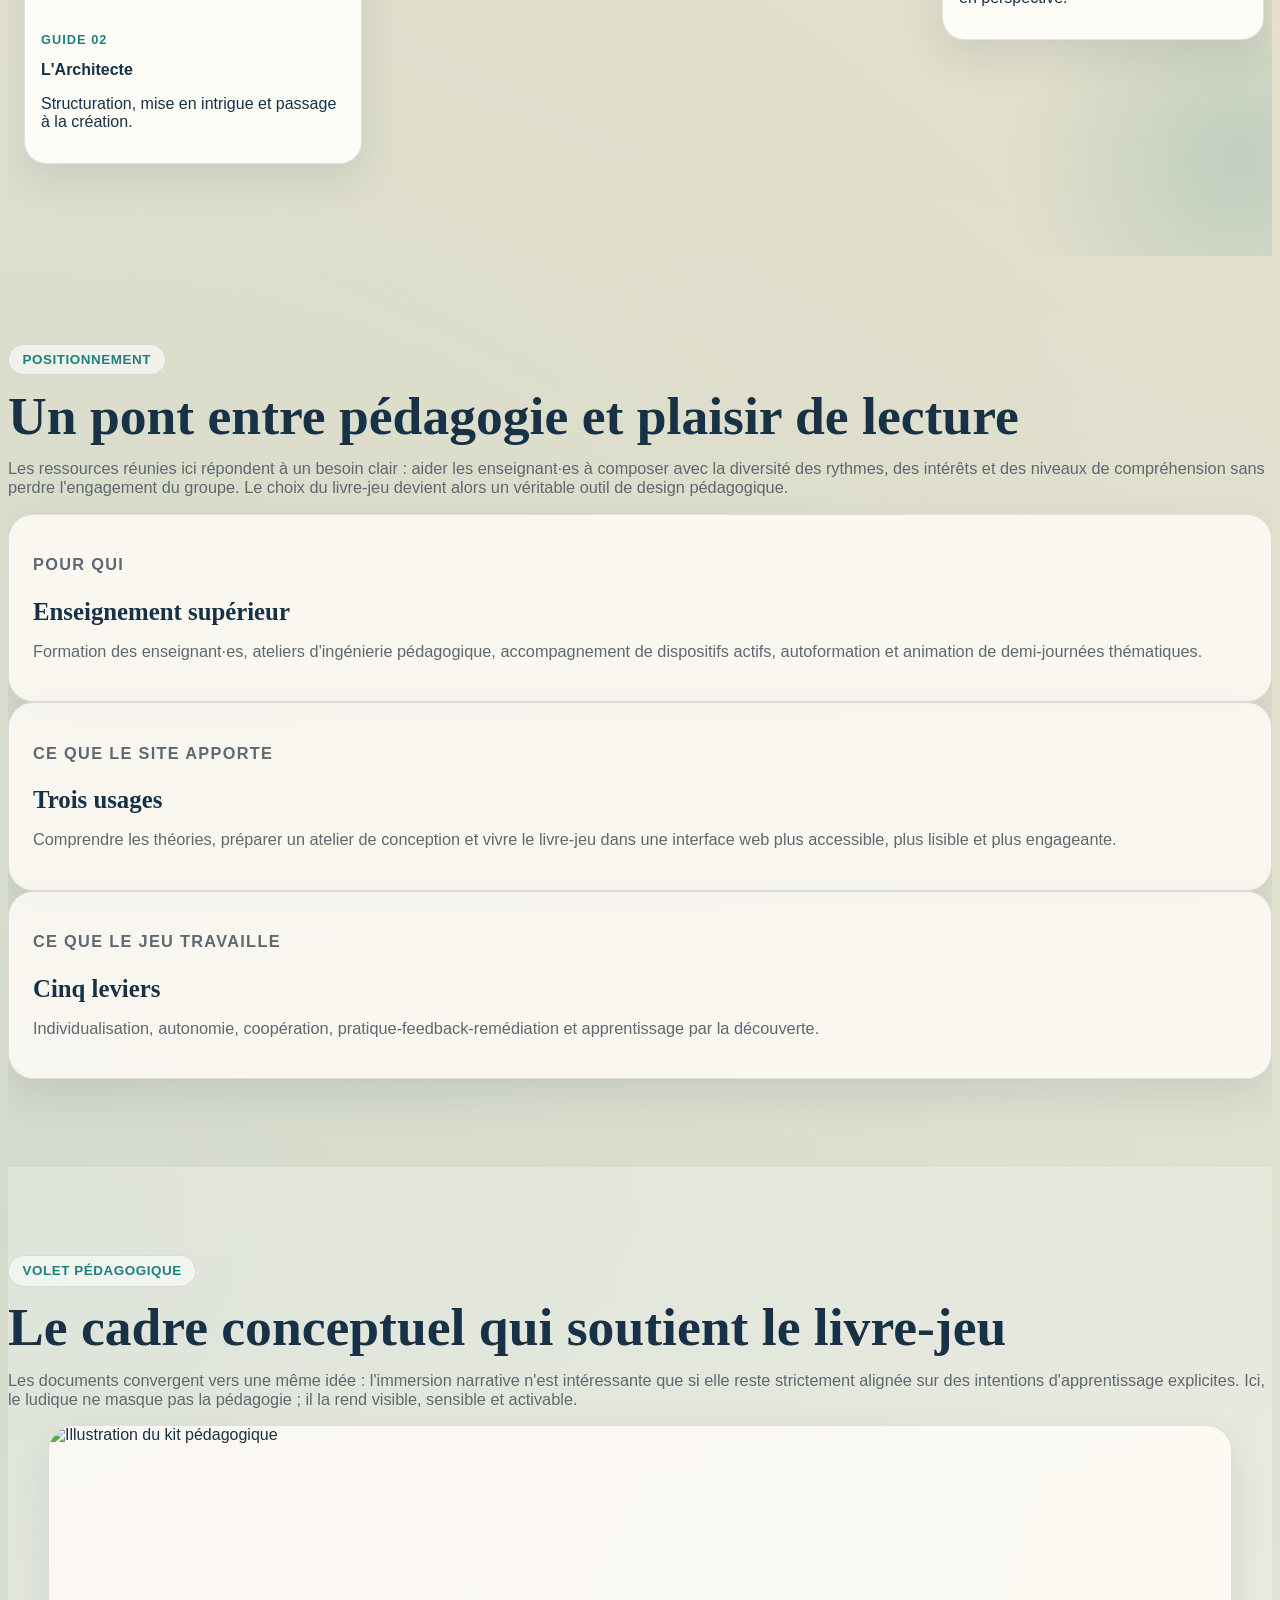
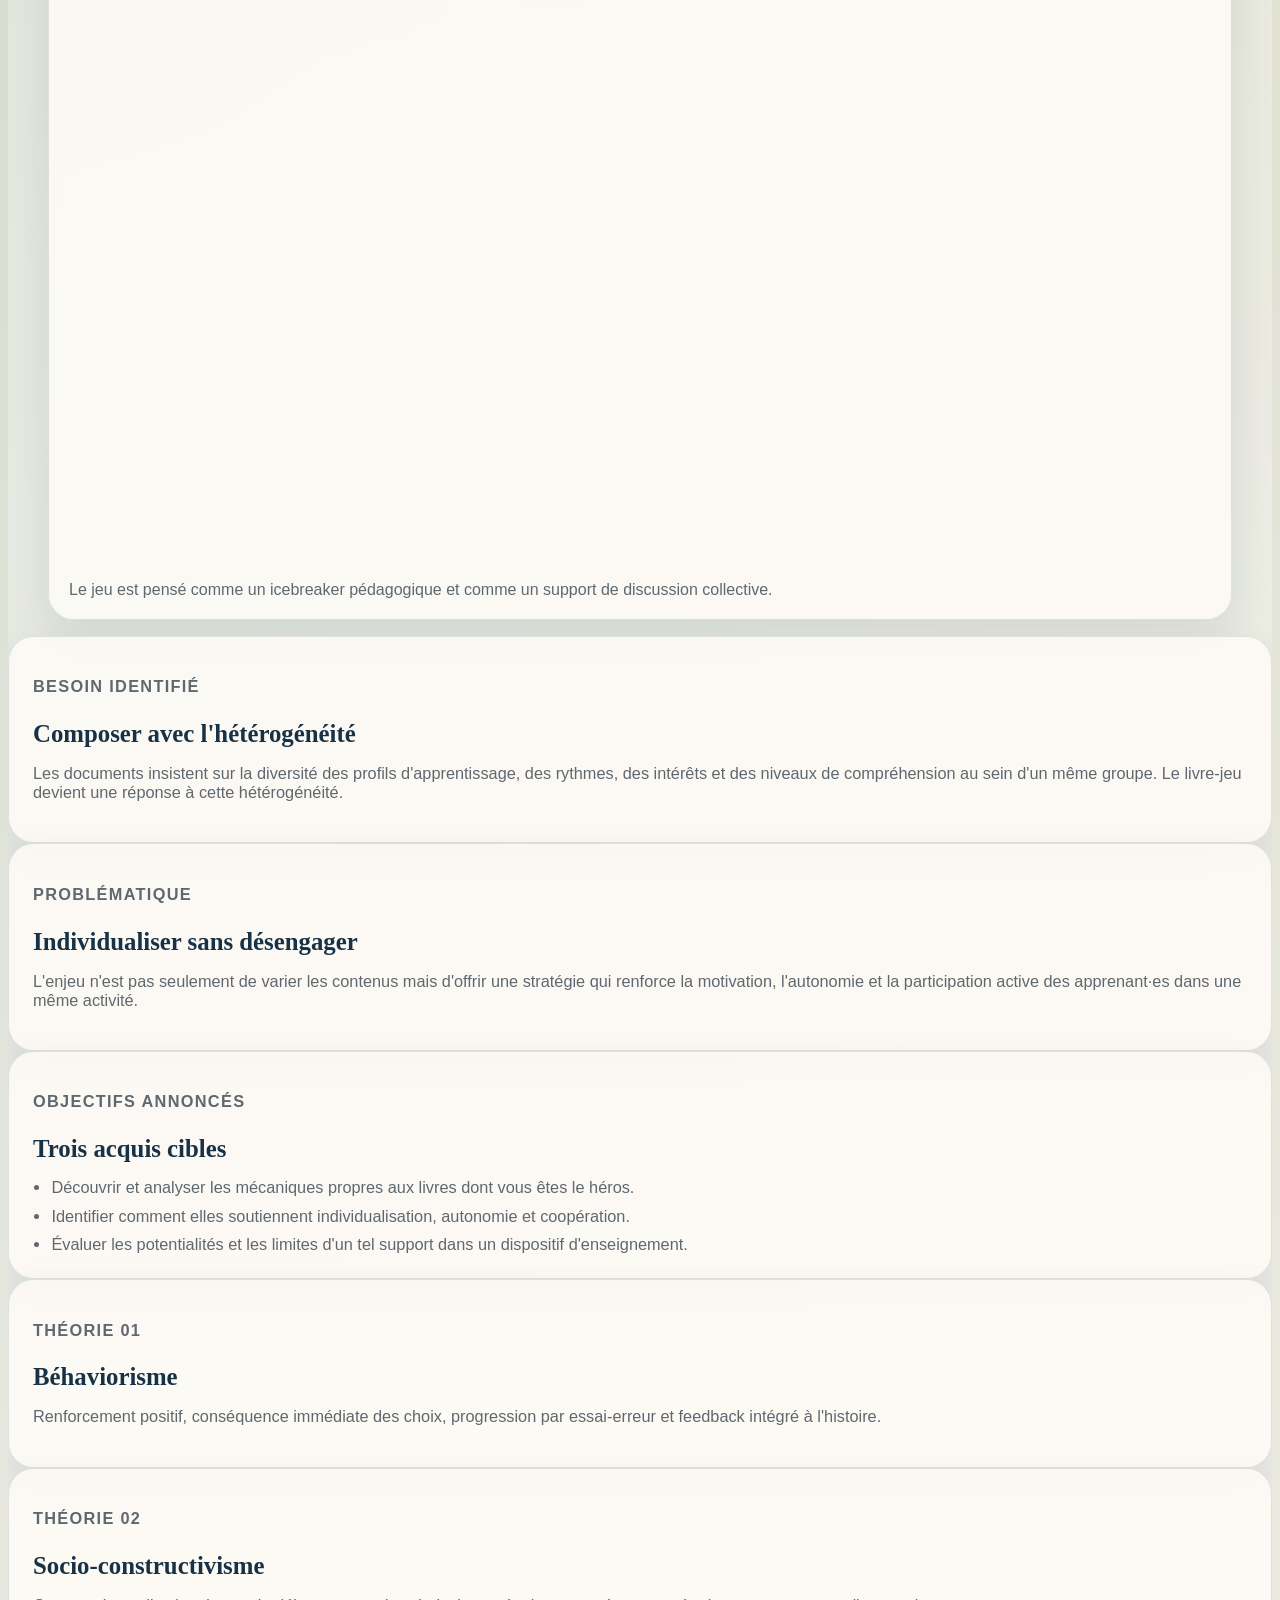
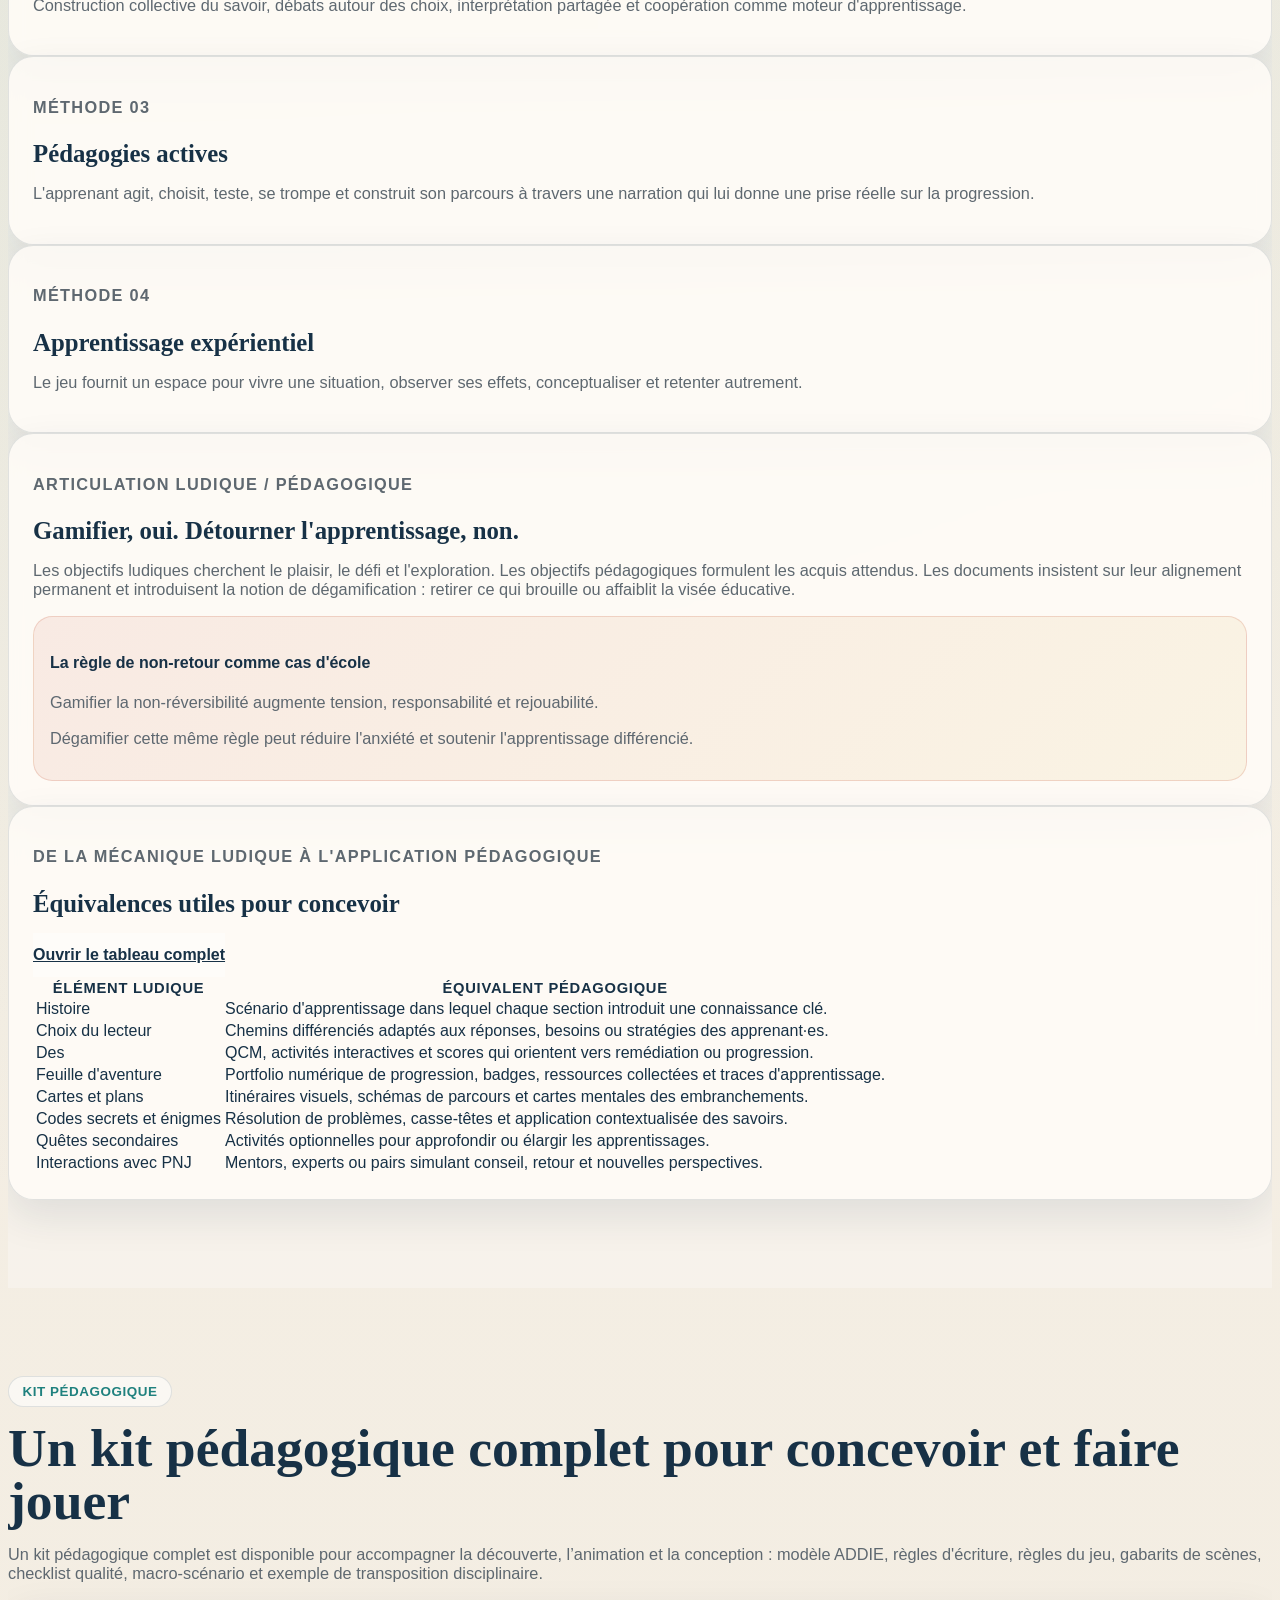
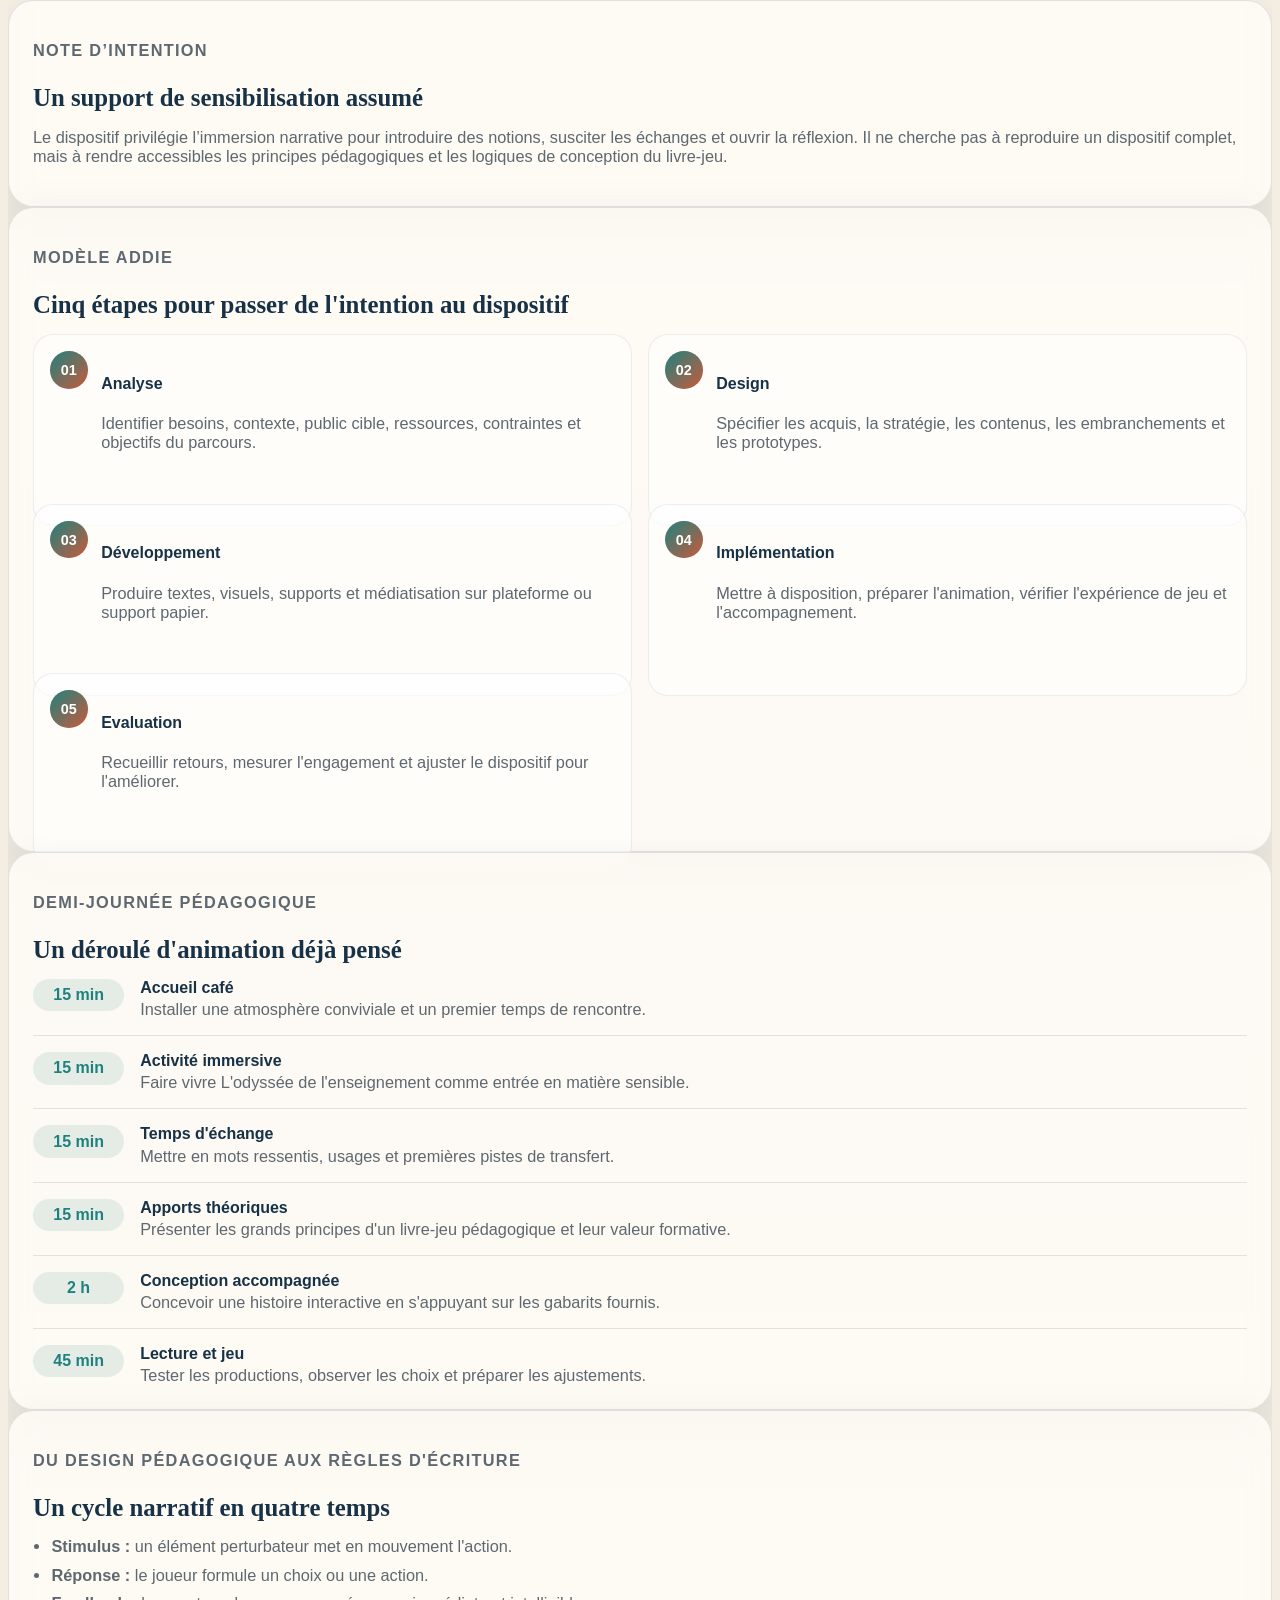
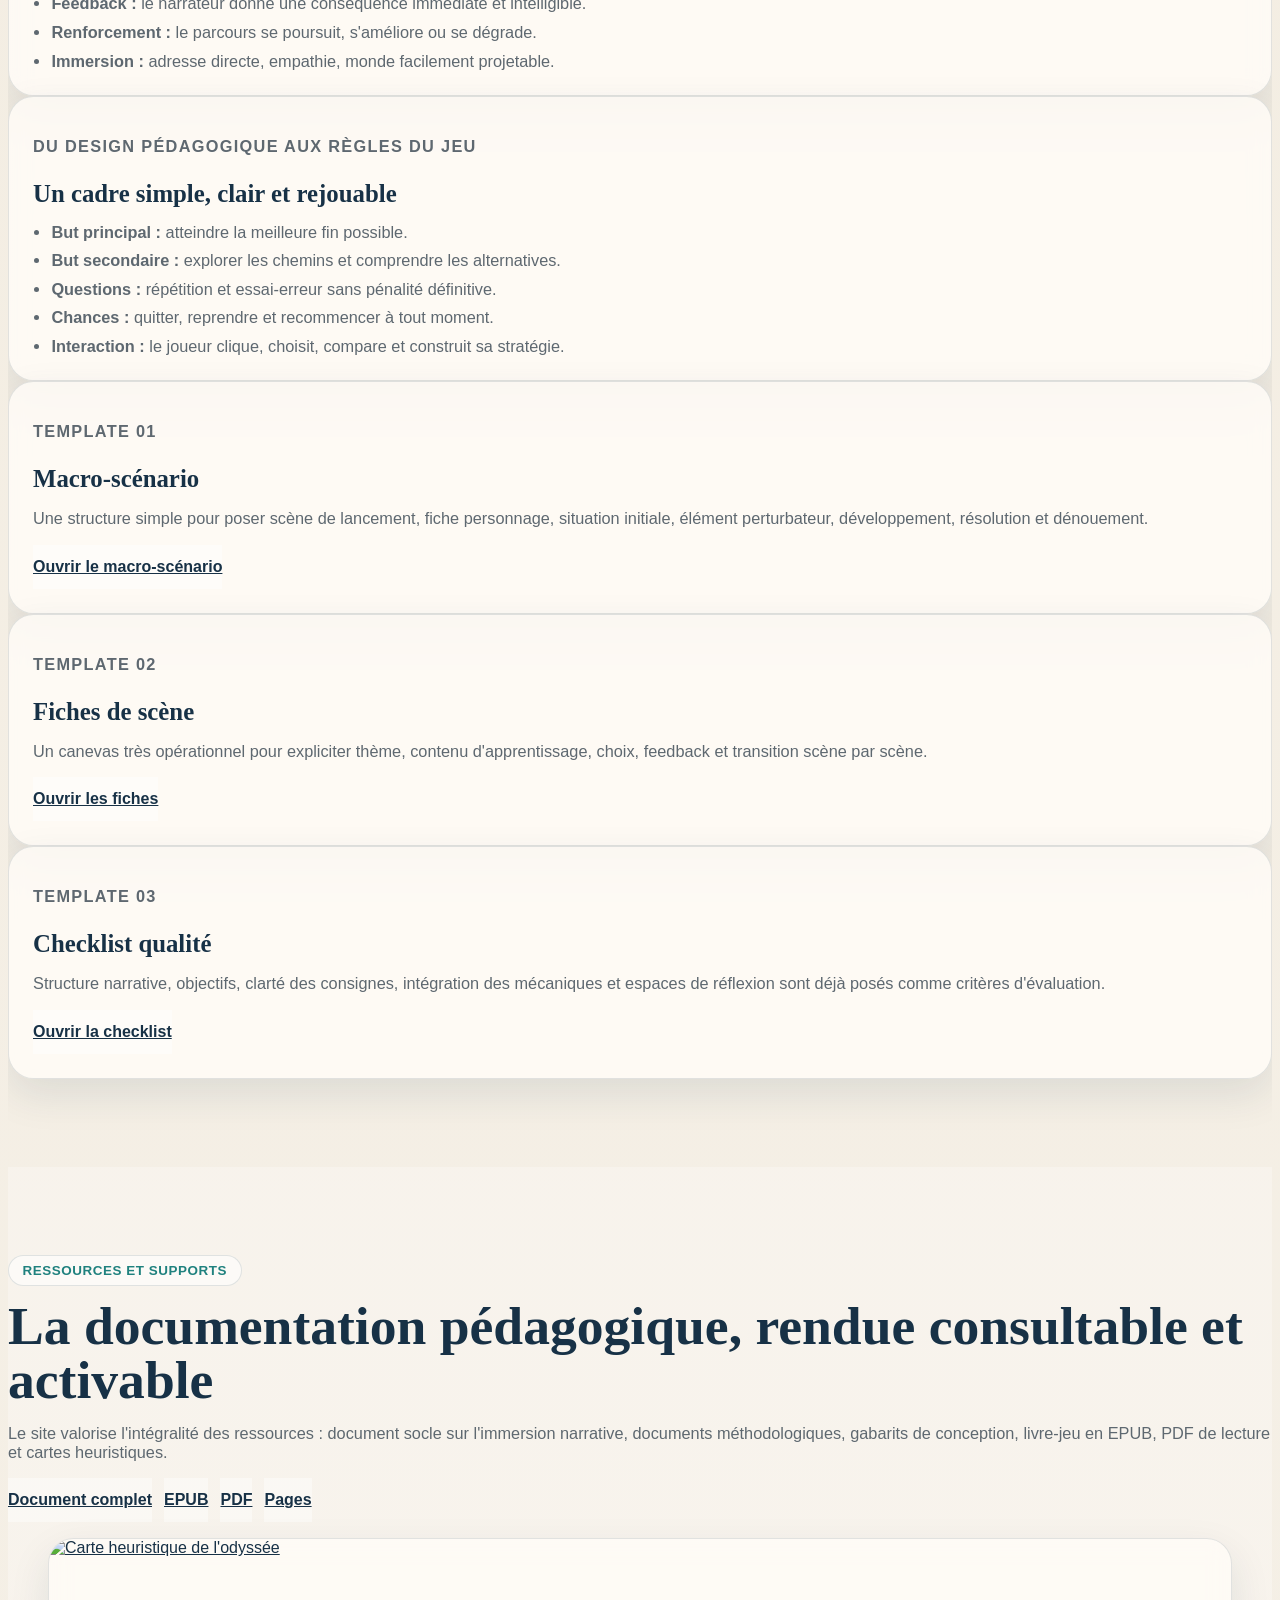
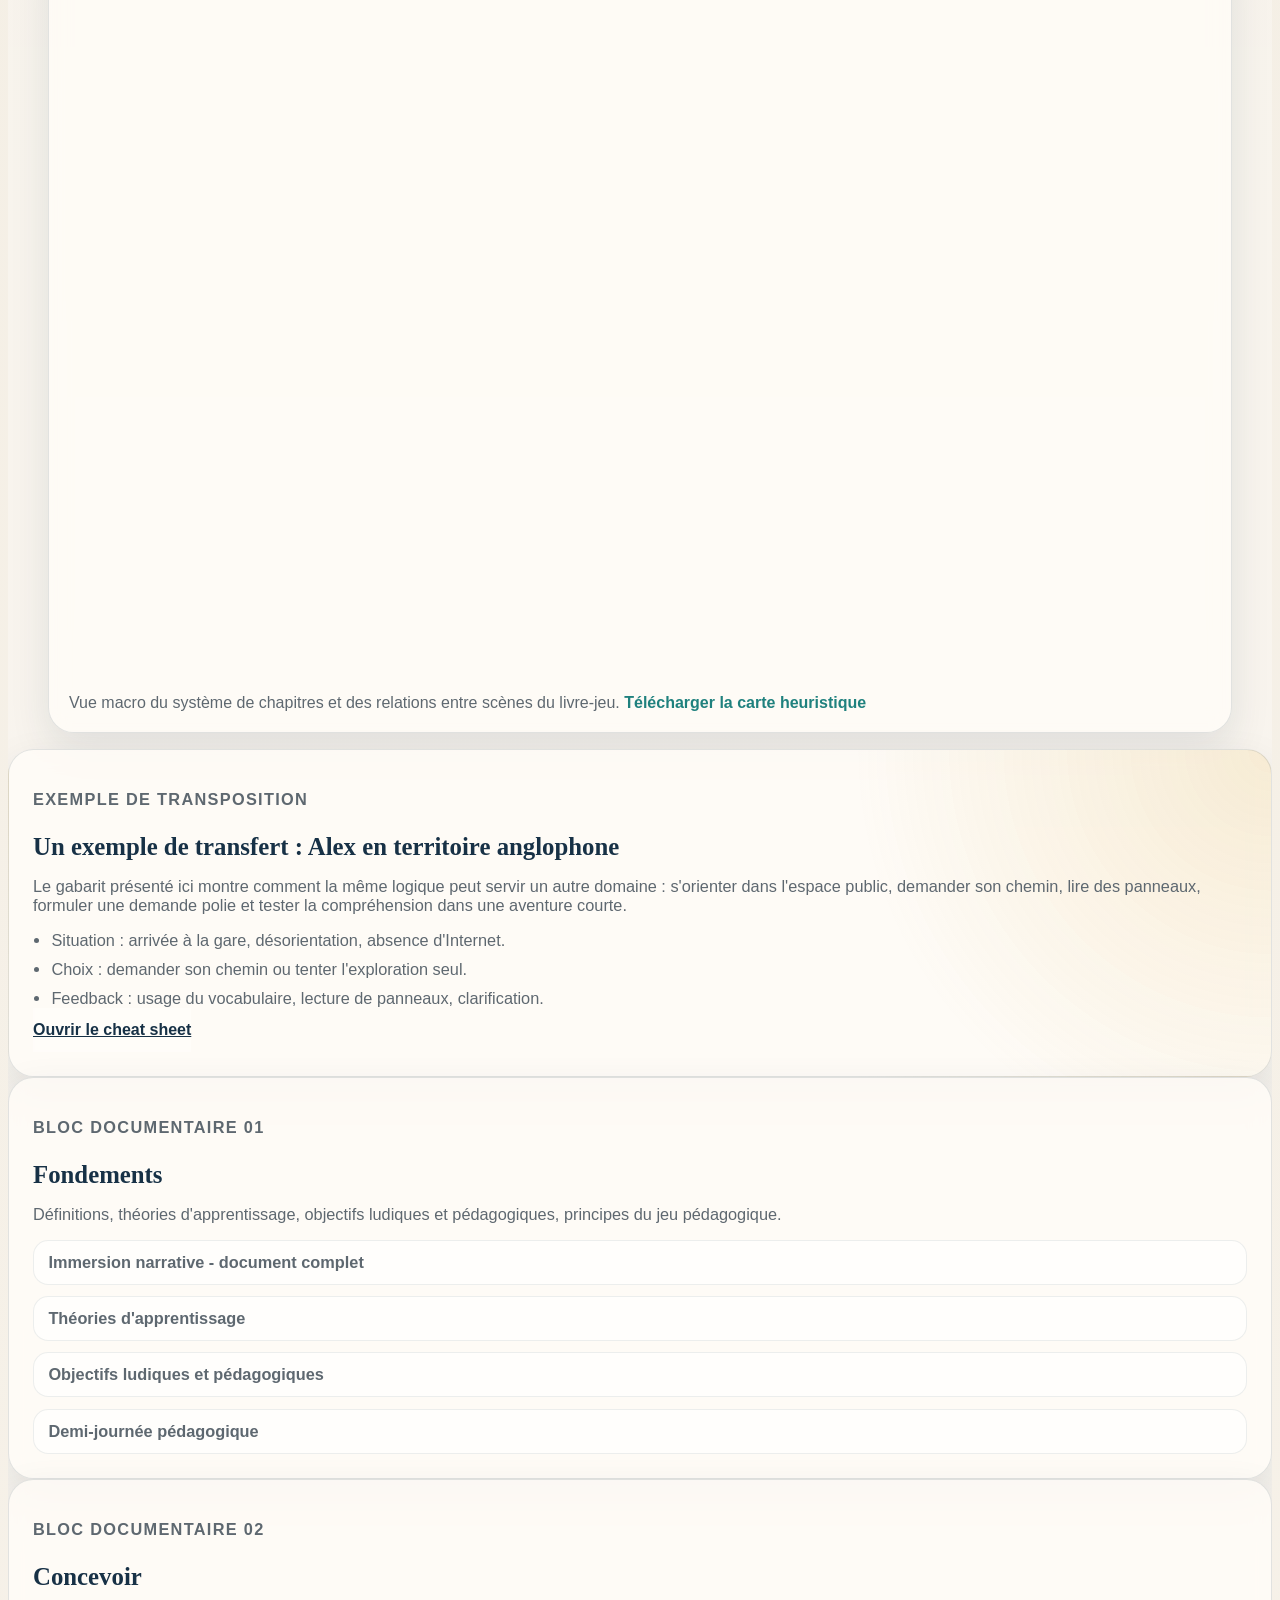
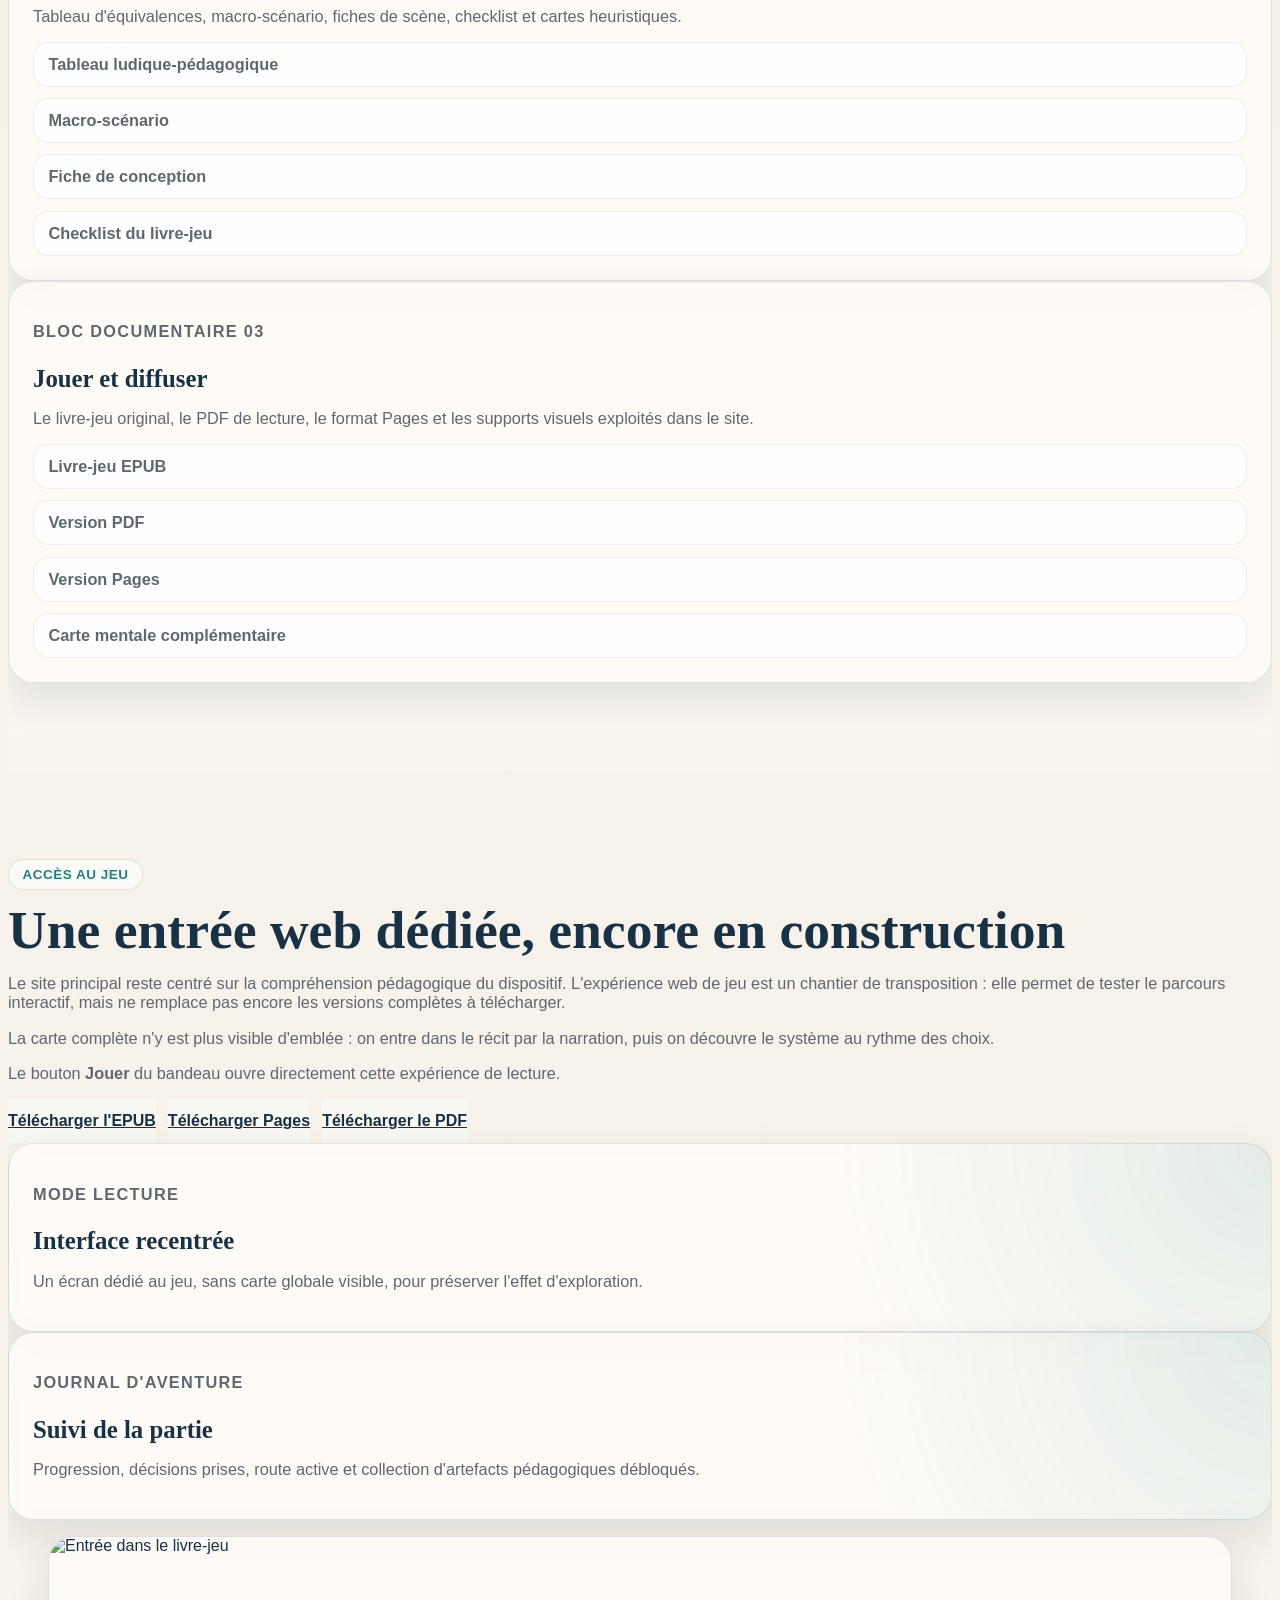
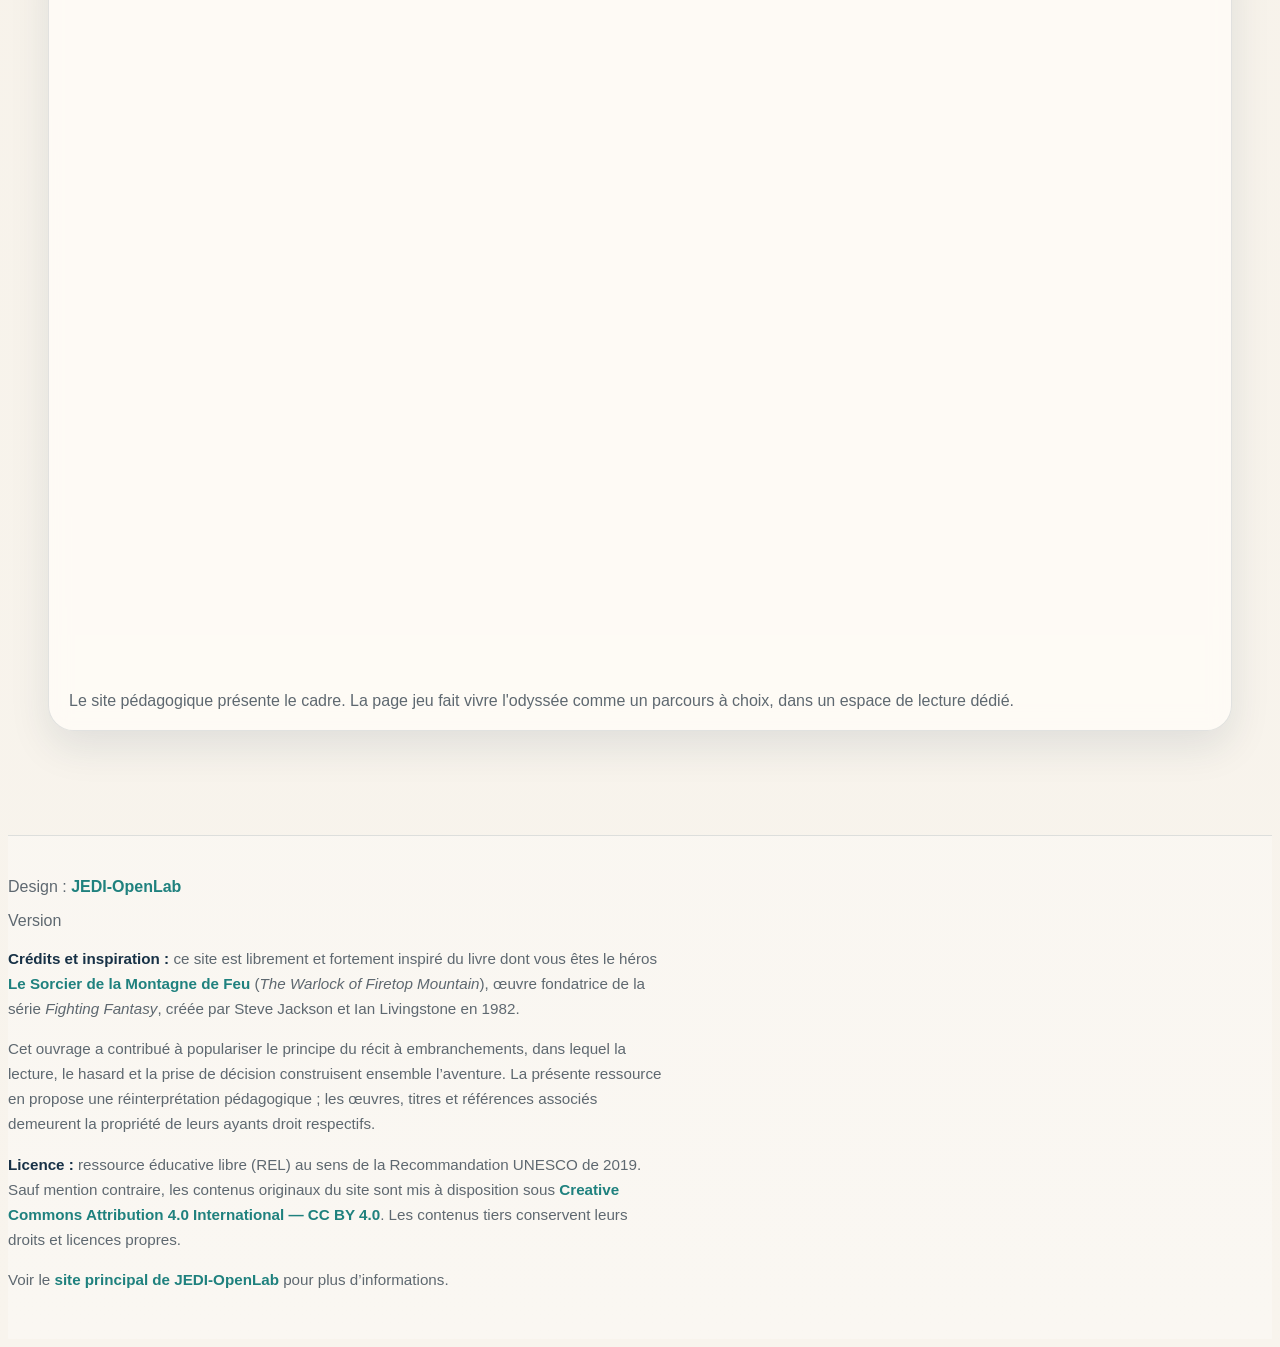
==== commit 9215c69f: "Add files via upload" ====
--- a/index.html
+++ b/index.html
@@ -797,13 +797,15 @@
         </div>
         <div class="footer-legal">
           <p class="mb-2">
-            <strong>Licence ouverte :</strong> l’ensemble des contenus originaux du site est mis à disposition sous
-            licence
-            <a href="https://creativecommons.org/licenses/by-sa/4.0/" target="_blank" rel="noopener noreferrer">Creative Commons CC BY-SA 4.0</a>.
+            <strong>Licence :</strong> ressource éducative libre (REL) au sens de la Recommandation UNESCO de 2019.
+            Sauf mention contraire, les contenus originaux du site sont mis à disposition sous
+            <a href="https://creativecommons.org/licenses/by/4.0/" target="_blank" rel="noopener noreferrer">Creative Commons Attribution 4.0 International — CC BY 4.0</a>.
+            Les contenus tiers conservent leurs droits et licences propres.
           </p>
           <p class="mb-0">
-            Conformément aux Ressources Éducatives Libres (REL / OER) telles que définies par l’UNESCO, cette
-            ressource est pensée pour être accessible, utilisée, adaptée et redistribuée par la communauté éducative.
+            Voir le
+            <a href="https://jedi-openlab.github.io/jedi-openlab/" target="_blank" rel="noopener noreferrer">site principal de JEDI-OpenLab</a>
+            pour plus d’informations.
           </p>
         </div>
       </div>
--- a/assets/css/styles.css
+++ b/assets/css/styles.css
@@ -0,0 +1,1016 @@
+:root {
+  --bg: #f4efe5;
+  --bg-soft: #fffaf4;
+  --surface: rgba(255, 252, 247, 0.84);
+  --surface-strong: #fffdf9;
+  --ink: #173146;
+  --muted: #5e6870;
+  --accent: #c95a3b;
+  --accent-deep: #8f341c;
+  --teal: #1f817e;
+  --gold: #d4a53b;
+  --line: rgba(23, 49, 70, 0.12);
+  --line-strong: rgba(23, 49, 70, 0.2);
+  --shadow-soft: 0 16px 40px rgba(23, 49, 70, 0.1);
+  --shadow-deep: 0 28px 60px rgba(23, 49, 70, 0.16);
+}
+
+html {
+  scroll-behavior: smooth;
+  overflow-x: hidden;
+}
+
+body {
+  font-family: "IBM Plex Sans", sans-serif;
+  color: var(--ink);
+  background:
+    radial-gradient(circle at top right, rgba(212, 165, 59, 0.18), transparent 32%),
+    radial-gradient(circle at left 20%, rgba(31, 129, 126, 0.16), transparent 28%),
+    linear-gradient(180deg, #f7f1e8 0%, #f3ede2 52%, #f8f4ed 100%);
+  min-height: 100vh;
+  overflow-x: hidden;
+}
+
+body::before {
+  content: "";
+  position: fixed;
+  inset: 0;
+  z-index: -1;
+  pointer-events: none;
+  opacity: 0.48;
+  background-image:
+    radial-gradient(rgba(23, 49, 70, 0.08) 0.75px, transparent 0.75px),
+    linear-gradient(135deg, rgba(255, 255, 255, 0.16), transparent 40%);
+  background-size: 22px 22px, auto;
+}
+
+.container,
+.container-fluid,
+.row,
+.row > * {
+  min-width: 0;
+}
+
+img {
+  display: block;
+  max-width: 100%;
+}
+
+a {
+  color: inherit;
+}
+
+:focus-visible {
+  outline: 3px solid rgba(31, 129, 126, 0.42);
+  outline-offset: 3px;
+}
+
+.navbar-glass {
+  border-bottom: 1px solid var(--line);
+  background: rgba(244, 239, 229, 0.82);
+  backdrop-filter: blur(18px);
+  box-shadow: 0 6px 24px rgba(23, 49, 70, 0.05);
+}
+
+.navbar-glass .nav-link {
+  color: var(--ink);
+  font-weight: 600;
+  border-radius: 999px;
+  padding-inline: 0.95rem;
+  overflow-wrap: anywhere;
+}
+
+.navbar-glass .nav-link:hover,
+.navbar-glass .nav-link.active {
+  background: rgba(23, 49, 70, 0.08);
+}
+
+.navbar-toggler {
+  min-height: 2.75rem;
+}
+
+.brand-mark {
+  width: 2.75rem;
+  height: 2.75rem;
+  border-radius: 0.95rem;
+  display: block;
+  flex-shrink: 0;
+  object-fit: cover;
+  border: 1px solid rgba(23, 49, 70, 0.1);
+  box-shadow: var(--shadow-soft);
+}
+
+.brand-title {
+  font-family: "Fraunces", serif;
+  font-size: 1rem;
+  line-height: 1.1;
+  overflow-wrap: anywhere;
+}
+
+.brand-subtitle {
+  color: var(--muted);
+  font-size: 0.72rem;
+  line-height: 1.2;
+  overflow-wrap: anywhere;
+}
+
+.btn-accent {
+  --bs-btn-color: #fff;
+  --bs-btn-bg: var(--accent);
+  --bs-btn-border-color: var(--accent);
+  --bs-btn-hover-color: #fff;
+  --bs-btn-hover-bg: var(--accent-deep);
+  --bs-btn-hover-border-color: var(--accent-deep);
+  --bs-btn-active-color: #fff;
+  --bs-btn-active-bg: var(--accent-deep);
+  --bs-btn-active-border-color: var(--accent-deep);
+  --bs-btn-focus-shadow-rgb: 201, 90, 59;
+  font-weight: 700;
+}
+
+.btn-outline-shell {
+  --bs-btn-color: var(--ink);
+  --bs-btn-border-color: var(--line-strong);
+  --bs-btn-hover-color: var(--ink);
+  --bs-btn-hover-bg: rgba(23, 49, 70, 0.05);
+  --bs-btn-hover-border-color: var(--line-strong);
+  --bs-btn-active-color: var(--ink);
+  --bs-btn-active-bg: rgba(23, 49, 70, 0.08);
+  --bs-btn-active-border-color: var(--line-strong);
+  --bs-btn-focus-shadow-rgb: 23, 49, 70;
+  font-weight: 600;
+  background: rgba(255, 255, 255, 0.4);
+}
+
+.btn {
+  display: inline-flex;
+  align-items: center;
+  justify-content: center;
+  max-width: 100%;
+  min-height: 2.75rem;
+  line-height: 1.25;
+  text-align: center;
+  white-space: normal;
+  overflow-wrap: anywhere;
+}
+
+.hero-section {
+  position: relative;
+  padding: 8.75rem 0 4.5rem;
+  overflow: hidden;
+}
+
+.hero-section::after {
+  content: "";
+  position: absolute;
+  inset: auto -12rem -8rem auto;
+  width: 28rem;
+  height: 28rem;
+  border-radius: 50%;
+  background: radial-gradient(circle, rgba(31, 129, 126, 0.18), transparent 70%);
+  filter: blur(12px);
+  z-index: -1;
+}
+
+.eyebrow {
+  display: inline-flex;
+  align-items: center;
+  gap: 0.55rem;
+  max-width: 100%;
+  padding: 0.45rem 0.85rem;
+  border-radius: 999px;
+  border: 1px solid rgba(23, 49, 70, 0.12);
+  background: rgba(255, 255, 255, 0.58);
+  color: var(--teal);
+  font-size: 0.84rem;
+  font-weight: 700;
+  letter-spacing: 0.04em;
+  text-transform: uppercase;
+  white-space: normal;
+  overflow-wrap: anywhere;
+}
+
+.hero-title,
+.section-title {
+  font-family: "Fraunces", serif;
+  letter-spacing: 0;
+}
+
+.hero-title {
+  font-size: 5.1rem;
+  line-height: 0.97;
+  margin: 1rem 0 1.35rem;
+  max-width: 12ch;
+  overflow-wrap: break-word;
+}
+
+.hero-title span {
+  display: block;
+  color: var(--accent);
+}
+
+.hero-copy,
+.section-copy,
+.surface-card p,
+.surface-card li,
+.accordion-body,
+.resource-links a {
+  color: var(--muted);
+  font-size: 1.02rem;
+  overflow-wrap: anywhere;
+}
+
+.hero-copy {
+  max-width: 58ch;
+}
+
+.metric-ribbon {
+  display: flex;
+  flex-wrap: wrap;
+  gap: 0.8rem;
+}
+
+.metric-pill {
+  display: inline-flex;
+  align-items: center;
+  min-width: 0;
+  max-width: 100%;
+  padding: 0.8rem 1rem;
+  border-radius: 999px;
+  background: rgba(255, 255, 255, 0.72);
+  border: 1px solid rgba(23, 49, 70, 0.09);
+  box-shadow: var(--shadow-soft);
+  font-size: 0.95rem;
+  font-weight: 600;
+}
+
+.hero-visual {
+  position: relative;
+  min-height: 42rem;
+}
+
+.cover-frame {
+  position: relative;
+  z-index: 1;
+  width: min(100%, 27rem);
+  margin-inline: auto;
+  padding: 1rem;
+  border-radius: 2rem;
+  background: linear-gradient(160deg, rgba(255, 255, 255, 0.84), rgba(255, 246, 235, 0.94));
+  box-shadow: var(--shadow-deep);
+  transform: rotate(-4deg);
+}
+
+.hero-cover {
+  width: 100%;
+  border-radius: 1.4rem;
+}
+
+.floating-card {
+  position: absolute;
+  min-width: 0;
+  border-radius: 1.4rem;
+  border: 1px solid var(--line);
+  background: rgba(255, 253, 249, 0.95);
+  box-shadow: var(--shadow-soft);
+  padding: 1rem;
+}
+
+.hero-quote {
+  top: 1.5rem;
+  left: 0;
+  width: min(17rem, 48%);
+}
+
+.guide-snapshot {
+  right: 0.5rem;
+  bottom: 9rem;
+  width: min(18rem, 48%);
+}
+
+.architect-snapshot {
+  left: 1rem;
+  bottom: 1.25rem;
+  width: min(19rem, 54%);
+}
+
+.card-kicker {
+  color: var(--teal);
+  font-size: 0.8rem;
+  font-weight: 700;
+  letter-spacing: 0.08em;
+  text-transform: uppercase;
+}
+
+.avatar-thumb {
+  width: 4rem;
+  height: 4rem;
+  object-fit: cover;
+  border-radius: 1rem;
+}
+
+.mini-title {
+  color: var(--ink);
+  font-size: 1rem;
+  font-weight: 700;
+}
+
+.section-shell {
+  position: relative;
+  padding: 5.5rem 0;
+}
+
+.section-soft {
+  background: rgba(255, 255, 255, 0.28);
+}
+
+.section-title {
+  font-size: 3.35rem;
+  line-height: 1;
+  margin: 0.9rem 0 1rem;
+}
+
+.surface-card {
+  min-width: 0;
+  border: 1px solid var(--line);
+  border-radius: 1.6rem;
+  background: var(--surface);
+  backdrop-filter: blur(10px);
+  box-shadow: var(--shadow-soft);
+}
+
+.surface-card .card-body {
+  padding: 1.5rem;
+}
+
+.insight-card,
+.theory-card,
+.highlight-card,
+.resource-card,
+.example-sheet,
+.story-shell {
+  transition: transform 180ms ease, box-shadow 180ms ease;
+}
+
+.insight-card:hover,
+.theory-card:hover,
+.highlight-card:hover,
+.resource-card:hover,
+.example-sheet:hover,
+.story-shell:hover {
+  transform: translateY(-4px);
+  box-shadow: var(--shadow-deep);
+}
+
+.card-title,
+.story-title {
+  color: var(--ink);
+  font-family: "Fraunces", serif;
+  font-size: 1.55rem;
+  line-height: 1.08;
+  margin-bottom: 0.95rem;
+}
+
+.clean-list {
+  padding-left: 1.15rem;
+  margin: 0;
+}
+
+.clean-list li + li {
+  margin-top: 0.6rem;
+}
+
+.callout-note {
+  min-width: 0;
+  padding: 1rem;
+  border-radius: 1.2rem;
+  background:
+    linear-gradient(135deg, rgba(201, 90, 59, 0.12), rgba(212, 165, 59, 0.12)),
+    rgba(255, 255, 255, 0.65);
+  border: 1px solid rgba(201, 90, 59, 0.2);
+}
+
+.table-shell .table {
+  --bs-table-bg: transparent;
+  --bs-table-color: var(--ink);
+  --bs-table-border-color: var(--line);
+  margin-bottom: 0;
+  min-width: 42rem;
+}
+
+.table-shell {
+  overflow-x: auto;
+}
+
+.table-shell thead th {
+  color: var(--ink);
+  font-size: 0.92rem;
+  text-transform: uppercase;
+  letter-spacing: 0.05em;
+}
+
+.timeline-grid {
+  display: grid;
+  grid-template-columns: repeat(2, minmax(0, 1fr));
+  gap: 1rem;
+}
+
+.timeline-step {
+  position: relative;
+  min-height: 100%;
+  padding: 1.15rem 1.15rem 1.15rem 4.2rem;
+  border-radius: 1.25rem;
+  background: rgba(255, 255, 255, 0.58);
+  border: 1px solid rgba(23, 49, 70, 0.08);
+}
+
+.timeline-step::before {
+  content: attr(data-step);
+  position: absolute;
+  top: 1rem;
+  left: 1rem;
+  width: 2.35rem;
+  height: 2.35rem;
+  display: grid;
+  place-items: center;
+  border-radius: 50%;
+  background: linear-gradient(135deg, var(--teal), var(--accent));
+  color: #fff;
+  font-weight: 700;
+  font-size: 0.9rem;
+}
+
+.schedule-list {
+  display: grid;
+  gap: 1rem;
+}
+
+.schedule-item {
+  display: grid;
+  grid-template-columns: auto 1fr;
+  gap: 1rem;
+  align-items: start;
+  padding-bottom: 1rem;
+  border-bottom: 1px solid var(--line);
+}
+
+.schedule-item:last-child {
+  border-bottom: 0;
+  padding-bottom: 0;
+}
+
+.schedule-item span {
+  display: inline-flex;
+  align-items: center;
+  justify-content: center;
+  min-width: 4.3rem;
+  padding: 0.45rem 0.7rem;
+  border-radius: 999px;
+  background: rgba(31, 129, 126, 0.11);
+  color: var(--teal);
+  font-weight: 700;
+}
+
+.schedule-item strong {
+  color: var(--ink);
+  display: block;
+  margin-bottom: 0.2rem;
+}
+
+.schedule-item p {
+  margin: 0;
+}
+
+.figure-card {
+  overflow: hidden;
+}
+
+.figure-download-link {
+  display: block;
+}
+
+.figure-card img {
+  width: 100%;
+  aspect-ratio: 16 / 10;
+  object-fit: cover;
+  transition: transform 180ms ease, filter 180ms ease;
+}
+
+.figure-download-link:hover img,
+.figure-download-link:focus-visible img {
+  transform: scale(1.02);
+  filter: saturate(1.04);
+}
+
+.figure-card figcaption {
+  padding: 1rem 1.25rem 1.25rem;
+  color: var(--muted);
+}
+
+.figure-card figcaption a {
+  color: var(--teal);
+  font-weight: 700;
+  text-decoration: none;
+}
+
+.figure-card figcaption a:hover,
+.figure-card figcaption a:focus-visible {
+  text-decoration: underline;
+}
+
+.example-sheet {
+  background:
+    radial-gradient(circle at right top, rgba(212, 165, 59, 0.18), transparent 32%),
+    rgba(255, 252, 247, 0.85);
+}
+
+.resource-links {
+  display: grid;
+  gap: 0.7rem;
+}
+
+.resource-links a {
+  text-decoration: none;
+  font-weight: 600;
+  padding: 0.75rem 0.9rem;
+  border-radius: 0.95rem;
+  background: rgba(255, 255, 255, 0.62);
+  border: 1px solid rgba(23, 49, 70, 0.08);
+  transition: background 160ms ease, transform 160ms ease;
+}
+
+.resource-links a:hover {
+  background: rgba(31, 129, 126, 0.1);
+  transform: translateX(4px);
+}
+
+.download-strip {
+  display: flex;
+  flex-wrap: wrap;
+  min-width: 0;
+  gap: 0.75rem;
+}
+
+.story-aside {
+  position: sticky;
+  top: 6.6rem;
+}
+
+.accordion-shell {
+  --bs-accordion-bg: transparent;
+  --bs-accordion-border-color: var(--line);
+  --bs-accordion-btn-bg: rgba(255, 255, 255, 0.48);
+  --bs-accordion-btn-color: var(--ink);
+  --bs-accordion-active-bg: rgba(31, 129, 126, 0.08);
+  --bs-accordion-active-color: var(--ink);
+  --bs-accordion-btn-focus-box-shadow: none;
+  border-radius: 1rem;
+  overflow: hidden;
+}
+
+.accordion-shell .accordion-button {
+  font-weight: 700;
+}
+
+.accordion-shell .accordion-item:first-child .accordion-button {
+  border-top-left-radius: 1rem;
+  border-top-right-radius: 1rem;
+}
+
+.story-badge {
+  display: inline-flex;
+  align-items: center;
+  padding: 0.55rem 0.9rem;
+  border-radius: 999px;
+  background: rgba(201, 90, 59, 0.11);
+  color: var(--accent);
+  font-weight: 700;
+}
+
+.story-theme {
+  color: var(--muted);
+  font-size: 1rem;
+}
+
+.story-media-wrapper {
+  position: relative;
+}
+
+.story-media-grid {
+  display: grid;
+  grid-template-columns: minmax(0, 1fr);
+  gap: 1rem;
+}
+
+.story-media-grid.is-multi {
+  grid-template-columns: repeat(2, minmax(0, 1fr));
+}
+
+.story-media-card {
+  overflow: hidden;
+  border-radius: 1.5rem;
+  border: 1px solid rgba(23, 49, 70, 0.08);
+  background:
+    radial-gradient(circle at top right, rgba(201, 90, 59, 0.1), transparent 36%),
+    rgba(255, 251, 246, 0.92);
+  box-shadow: var(--shadow-soft);
+}
+
+.story-cover {
+  width: 100%;
+  min-height: 18rem;
+  max-height: 25rem;
+  object-fit: cover;
+  display: block;
+}
+
+.story-media-grid.is-multi .story-cover {
+  min-height: 15rem;
+  max-height: 20rem;
+}
+
+.story-media-card figcaption {
+  padding: 0.85rem 1rem 1rem;
+  color: var(--muted);
+  font-size: 0.94rem;
+  line-height: 1.5;
+}
+
+.story-tags,
+.path-pills,
+.metrics-stack {
+  display: flex;
+  flex-wrap: wrap;
+  gap: 0.6rem;
+}
+
+.story-tag,
+.path-pill,
+.metric-chip {
+  display: inline-flex;
+  align-items: center;
+  padding: 0.5rem 0.75rem;
+  border-radius: 999px;
+  background: rgba(23, 49, 70, 0.06);
+  color: var(--ink);
+  font-size: 0.9rem;
+  font-weight: 600;
+}
+
+.story-body p {
+  font-size: 1.04rem;
+  line-height: 1.7;
+  color: var(--ink);
+  overflow-wrap: anywhere;
+}
+
+.story-body p + p {
+  margin-top: 1rem;
+}
+
+.story-choices {
+  display: grid;
+  gap: 0.85rem;
+}
+
+.story-choice {
+  width: 100%;
+  min-width: 0;
+  text-align: left;
+  justify-content: flex-start;
+  padding: 0.95rem 1rem;
+  border-radius: 1rem;
+  white-space: normal;
+  overflow-wrap: anywhere;
+}
+
+.progress-track {
+  width: 100%;
+  height: 0.8rem;
+  overflow: hidden;
+  border-radius: 999px;
+  background: rgba(23, 49, 70, 0.08);
+}
+
+.progress-bar-fill {
+  height: 100%;
+  width: 0;
+  border-radius: inherit;
+  background: linear-gradient(90deg, var(--accent), var(--gold), var(--teal));
+  transition: width 220ms ease;
+}
+
+.chapter-map {
+  display: grid;
+  grid-template-columns: repeat(2, minmax(0, 1fr));
+  gap: 0.7rem;
+}
+
+.chapter-map button {
+  min-width: 0;
+  appearance: none;
+  border: 1px solid rgba(23, 49, 70, 0.12);
+  background: rgba(255, 255, 255, 0.56);
+  color: var(--ink);
+  border-radius: 1rem;
+  padding: 0.9rem;
+  text-align: left;
+  font-size: 0.92rem;
+  line-height: 1.35;
+  transition: transform 150ms ease, border-color 150ms ease, background 150ms ease;
+}
+
+.chapter-map button:hover {
+  transform: translateY(-2px);
+  border-color: rgba(31, 129, 126, 0.3);
+}
+
+.chapter-map button.is-current {
+  color: #fff;
+  background: linear-gradient(135deg, var(--ink), var(--teal));
+  border-color: transparent;
+}
+
+.chapter-map button.is-visited:not(.is-current) {
+  background: rgba(31, 129, 126, 0.1);
+  border-color: rgba(31, 129, 126, 0.26);
+}
+
+.chapter-map .chapter-number {
+  display: block;
+  color: inherit;
+  opacity: 0.72;
+  font-size: 0.8rem;
+  font-weight: 700;
+  letter-spacing: 0.04em;
+  text-transform: uppercase;
+  margin-bottom: 0.3rem;
+}
+
+.site-footer {
+  padding: 1.6rem 0 2rem;
+  border-top: 1px solid var(--line);
+  background: rgba(255, 255, 255, 0.28);
+  color: var(--muted);
+}
+
+.site-footer a {
+  color: var(--teal);
+  font-weight: 700;
+  text-decoration: none;
+}
+
+.site-footer a:hover,
+.site-footer a:focus-visible {
+  text-decoration: underline;
+}
+
+.footer-legal {
+  max-width: 78ch;
+  color: var(--muted);
+  font-size: 0.95rem;
+  line-height: 1.65;
+}
+
+.footer-credits {
+  max-width: 78ch;
+  color: var(--muted);
+  font-size: 0.95rem;
+  line-height: 1.65;
+}
+
+.footer-credits strong,
+.footer-legal strong {
+  color: var(--ink);
+}
+
+.footer-compact-note {
+  max-width: 72ch;
+  color: var(--muted);
+  font-size: 0.95rem;
+  line-height: 1.65;
+}
+
+.play-entry-card {
+  background:
+    radial-gradient(circle at top right, rgba(31, 129, 126, 0.12), transparent 34%),
+    rgba(255, 252, 247, 0.88);
+}
+
+.game-page {
+  background:
+    radial-gradient(circle at top left, rgba(201, 90, 59, 0.16), transparent 26%),
+    radial-gradient(circle at right, rgba(31, 129, 126, 0.14), transparent 28%),
+    linear-gradient(180deg, #f3ece0 0%, #efe7db 100%);
+}
+
+.game-topbar {
+  padding: 1.5rem 0 1rem;
+  border-bottom: 1px solid var(--line);
+  background: rgba(255, 251, 246, 0.72);
+  backdrop-filter: blur(14px);
+}
+
+.game-page-title {
+  font-family: "Fraunces", serif;
+  font-size: 3rem;
+  line-height: 1;
+  color: var(--ink);
+  overflow-wrap: anywhere;
+}
+
+.game-sidebar {
+  position: sticky;
+  top: 1.5rem;
+}
+
+.game-story-shell {
+  min-height: 70vh;
+}
+
+.decision-log,
+.artifact-grid {
+  display: grid;
+  gap: 0.85rem;
+}
+
+.decision-item,
+.artifact-card {
+  padding: 0.95rem 1rem;
+  border-radius: 1rem;
+  background: rgba(255, 255, 255, 0.56);
+  border: 1px solid rgba(23, 49, 70, 0.08);
+}
+
+.decision-label,
+.artifact-title {
+  color: var(--ink);
+  font-weight: 700;
+  margin-bottom: 0.25rem;
+}
+
+.decision-meta,
+.artifact-copy,
+.empty-note {
+  color: var(--muted);
+  font-size: 0.95rem;
+}
+
+@media (max-width: 1199.98px) {
+  .story-aside {
+    position: static;
+  }
+
+  .game-sidebar {
+    position: static;
+  }
+
+  .game-story-column {
+    order: 1;
+  }
+
+  .game-aside-column {
+    order: 2;
+  }
+}
+
+@media (max-width: 991.98px) {
+  .hero-title {
+    font-size: 4rem;
+  }
+
+  .section-title {
+    font-size: 2.85rem;
+  }
+
+  .hero-section {
+    padding-top: 7.5rem;
+  }
+
+  .hero-visual {
+    min-height: auto;
+    padding-top: 1rem;
+  }
+
+  .cover-frame {
+    transform: none;
+  }
+
+  .floating-card {
+    position: relative;
+    width: 100%;
+    inset: auto;
+    margin-top: 1rem;
+  }
+
+  .timeline-grid {
+    grid-template-columns: 1fr;
+  }
+
+  .story-media-grid.is-multi {
+    grid-template-columns: minmax(0, 1fr);
+  }
+}
+
+@media (max-width: 767.98px) {
+  .game-page-title {
+    font-size: 2.35rem;
+  }
+
+  .section-shell {
+    padding: 4.3rem 0;
+  }
+
+  .chapter-map {
+    grid-template-columns: 1fr;
+  }
+
+  .surface-card .card-body {
+    padding: 1.2rem;
+  }
+
+  .hero-title {
+    max-width: 100%;
+  }
+}
+
+@media (max-width: 575.98px) {
+  .row {
+    --bs-gutter-x: 1.5rem;
+  }
+
+  .navbar-brand {
+    min-width: 0;
+    max-width: calc(100% - 3.25rem);
+    gap: 0.75rem !important;
+  }
+
+  .brand-mark {
+    width: 2.35rem;
+    height: 2.35rem;
+    border-radius: 0.8rem;
+  }
+
+  .brand-title {
+    font-size: 0.96rem;
+  }
+
+  .brand-subtitle {
+    font-size: 0.68rem;
+  }
+
+  .hero-section {
+    padding-top: 6.6rem;
+  }
+
+  .hero-title {
+    font-size: 2.85rem;
+    line-height: 1;
+  }
+
+  .section-title {
+    font-size: 2.3rem;
+  }
+
+  .game-page-title {
+    font-size: 2rem;
+  }
+
+  .download-strip,
+  .metric-ribbon {
+    display: grid;
+    grid-template-columns: minmax(0, 1fr);
+    width: 100%;
+  }
+
+  .download-strip .btn,
+  .metric-pill {
+    width: 100%;
+    white-space: normal;
+  }
+
+  .metric-pill {
+    justify-content: center;
+    border-radius: 1rem;
+    text-align: center;
+  }
+
+  .floating-card .d-flex {
+    flex-direction: column;
+    align-items: flex-start !important;
+  }
+
+  .story-cover {
+    min-height: 12rem;
+    max-height: 16rem;
+  }
+
+  .story-tag,
+  .path-pill,
+  .metric-chip {
+    max-width: 100%;
+    white-space: normal;
+    overflow-wrap: anywhere;
+    border-radius: 0.9rem;
+  }
+}
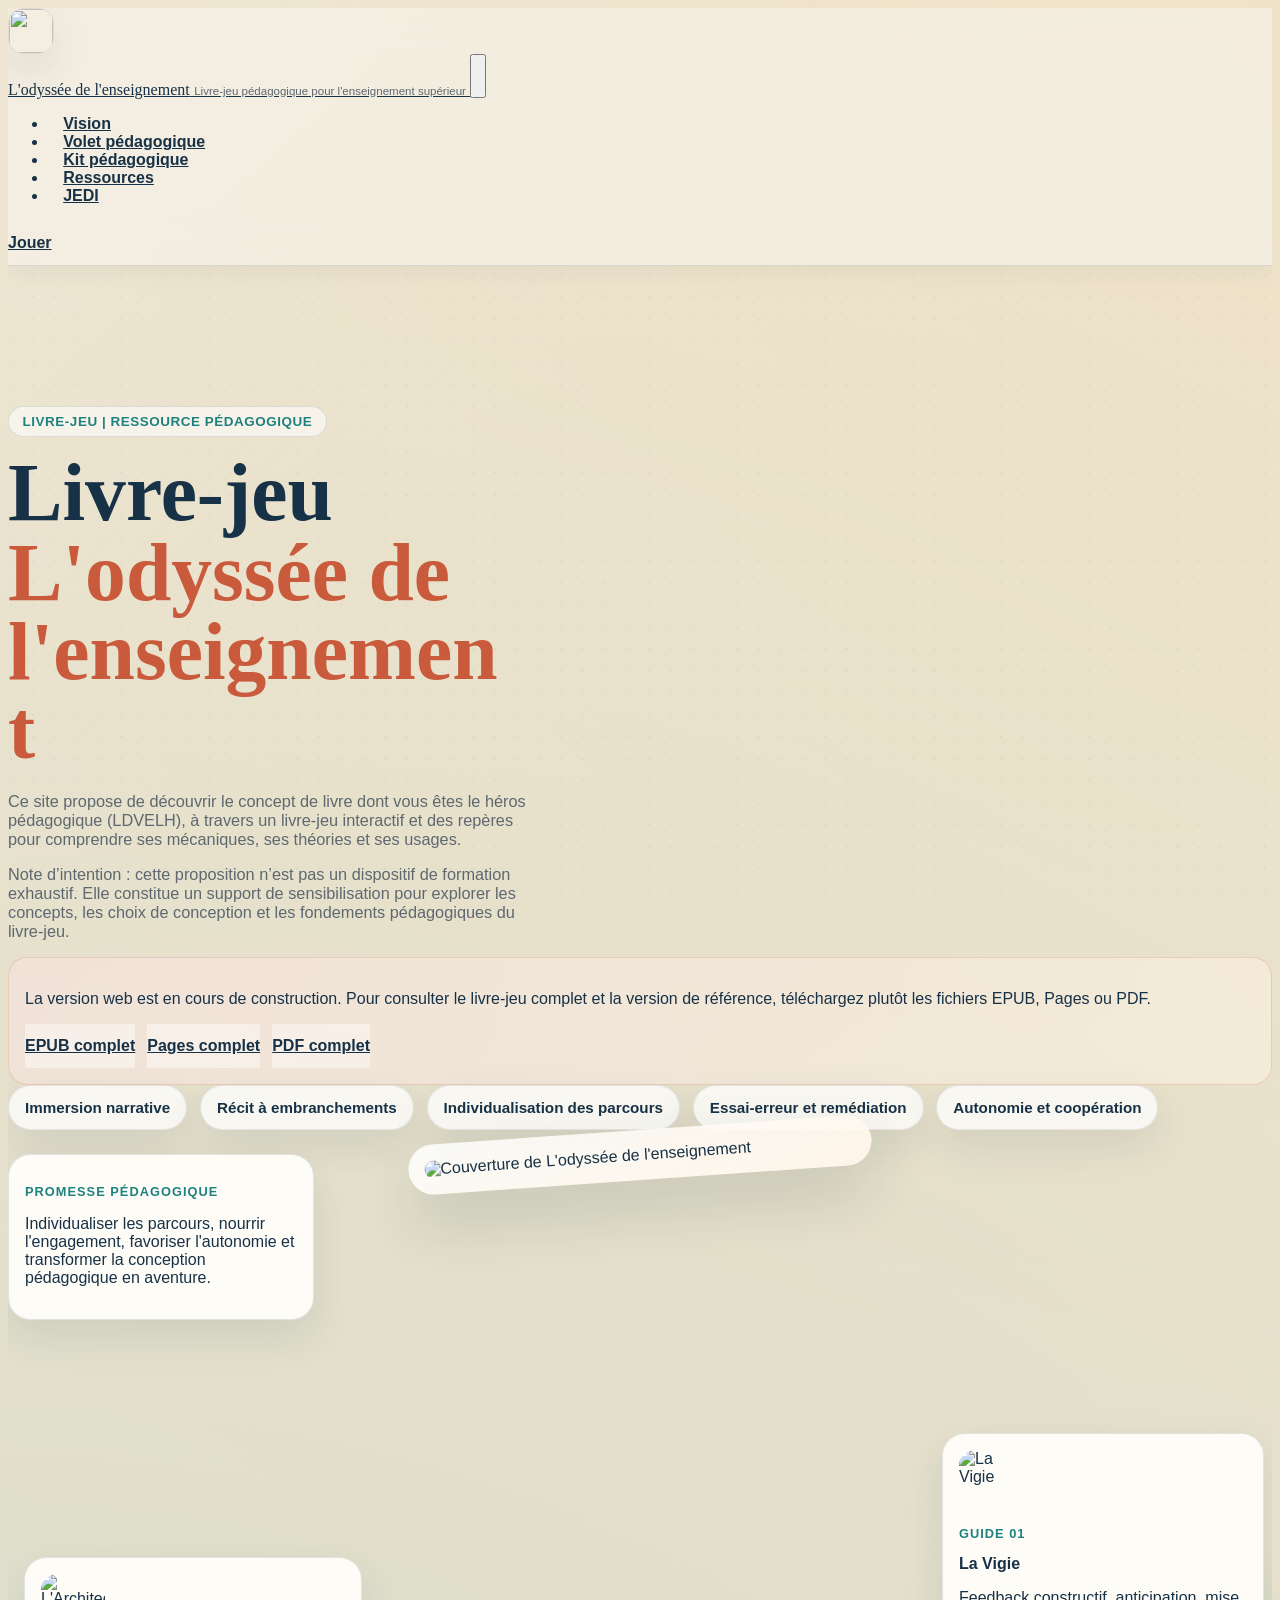
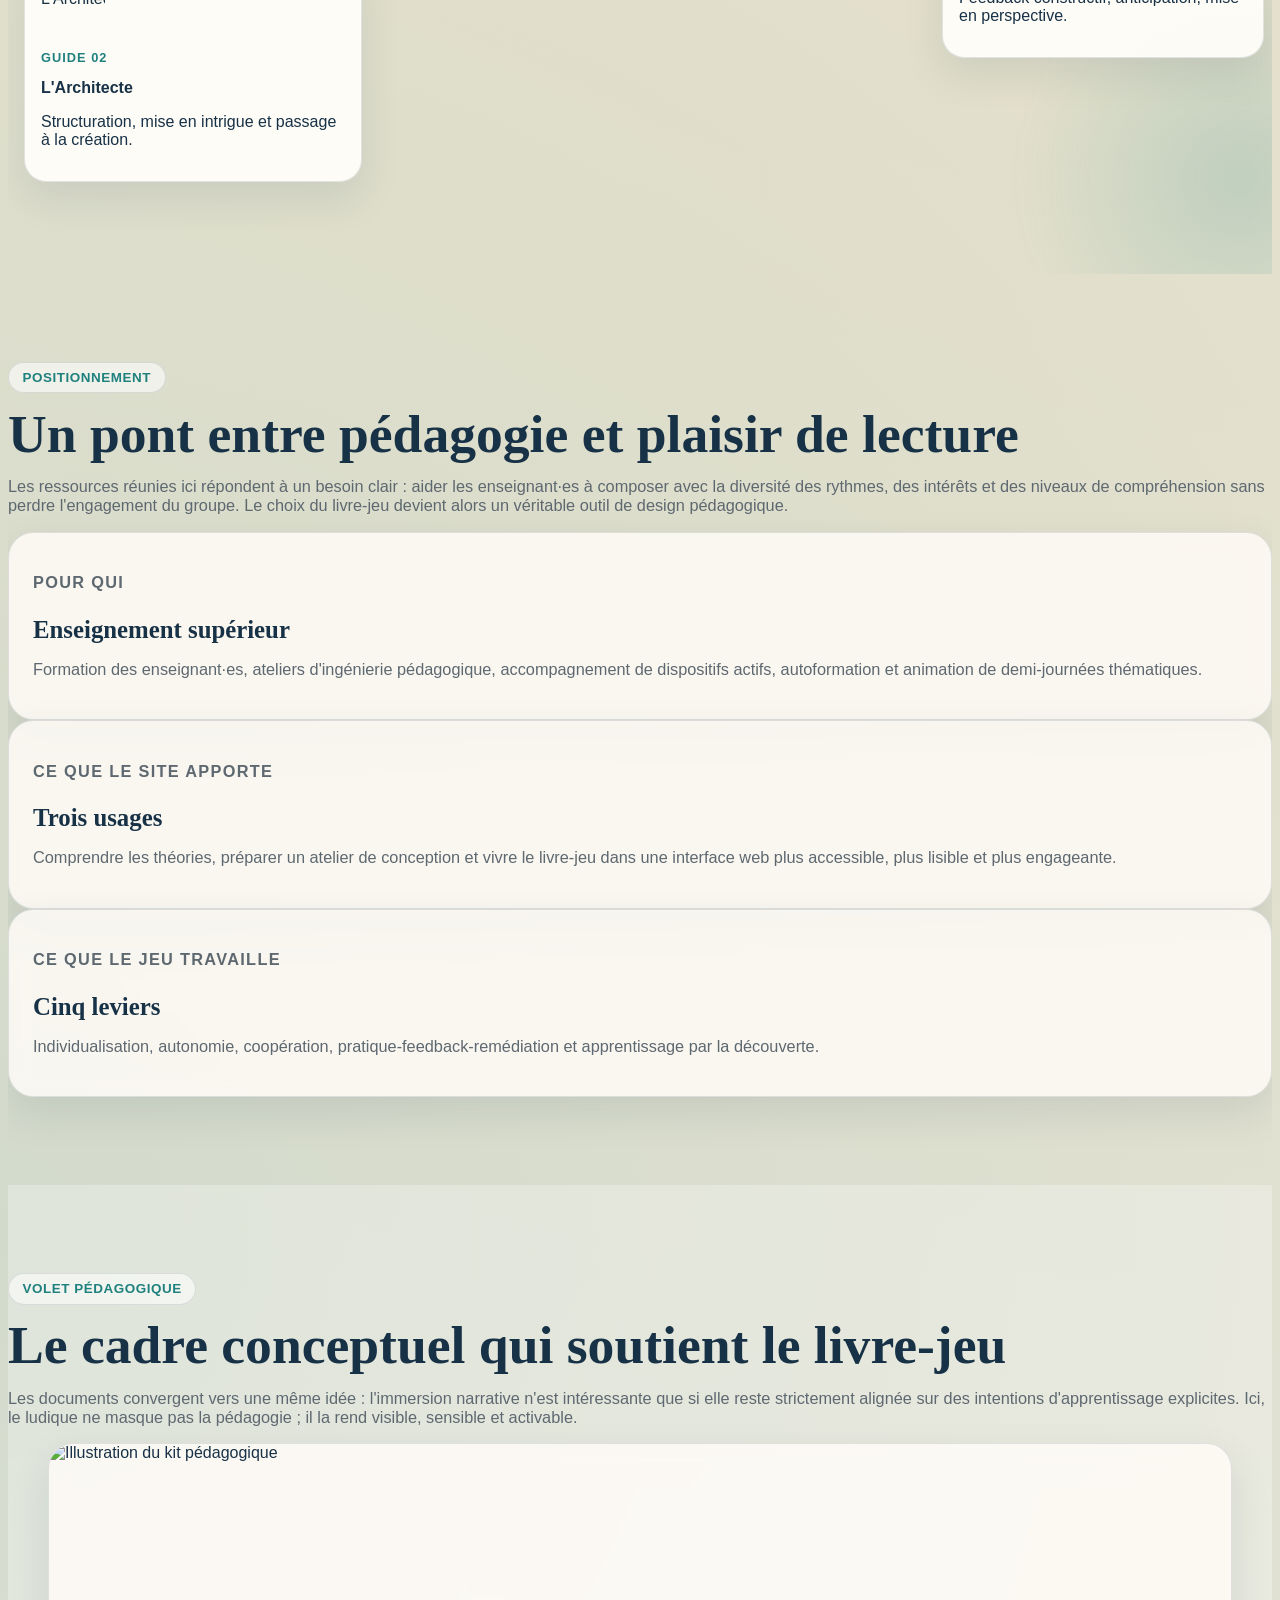
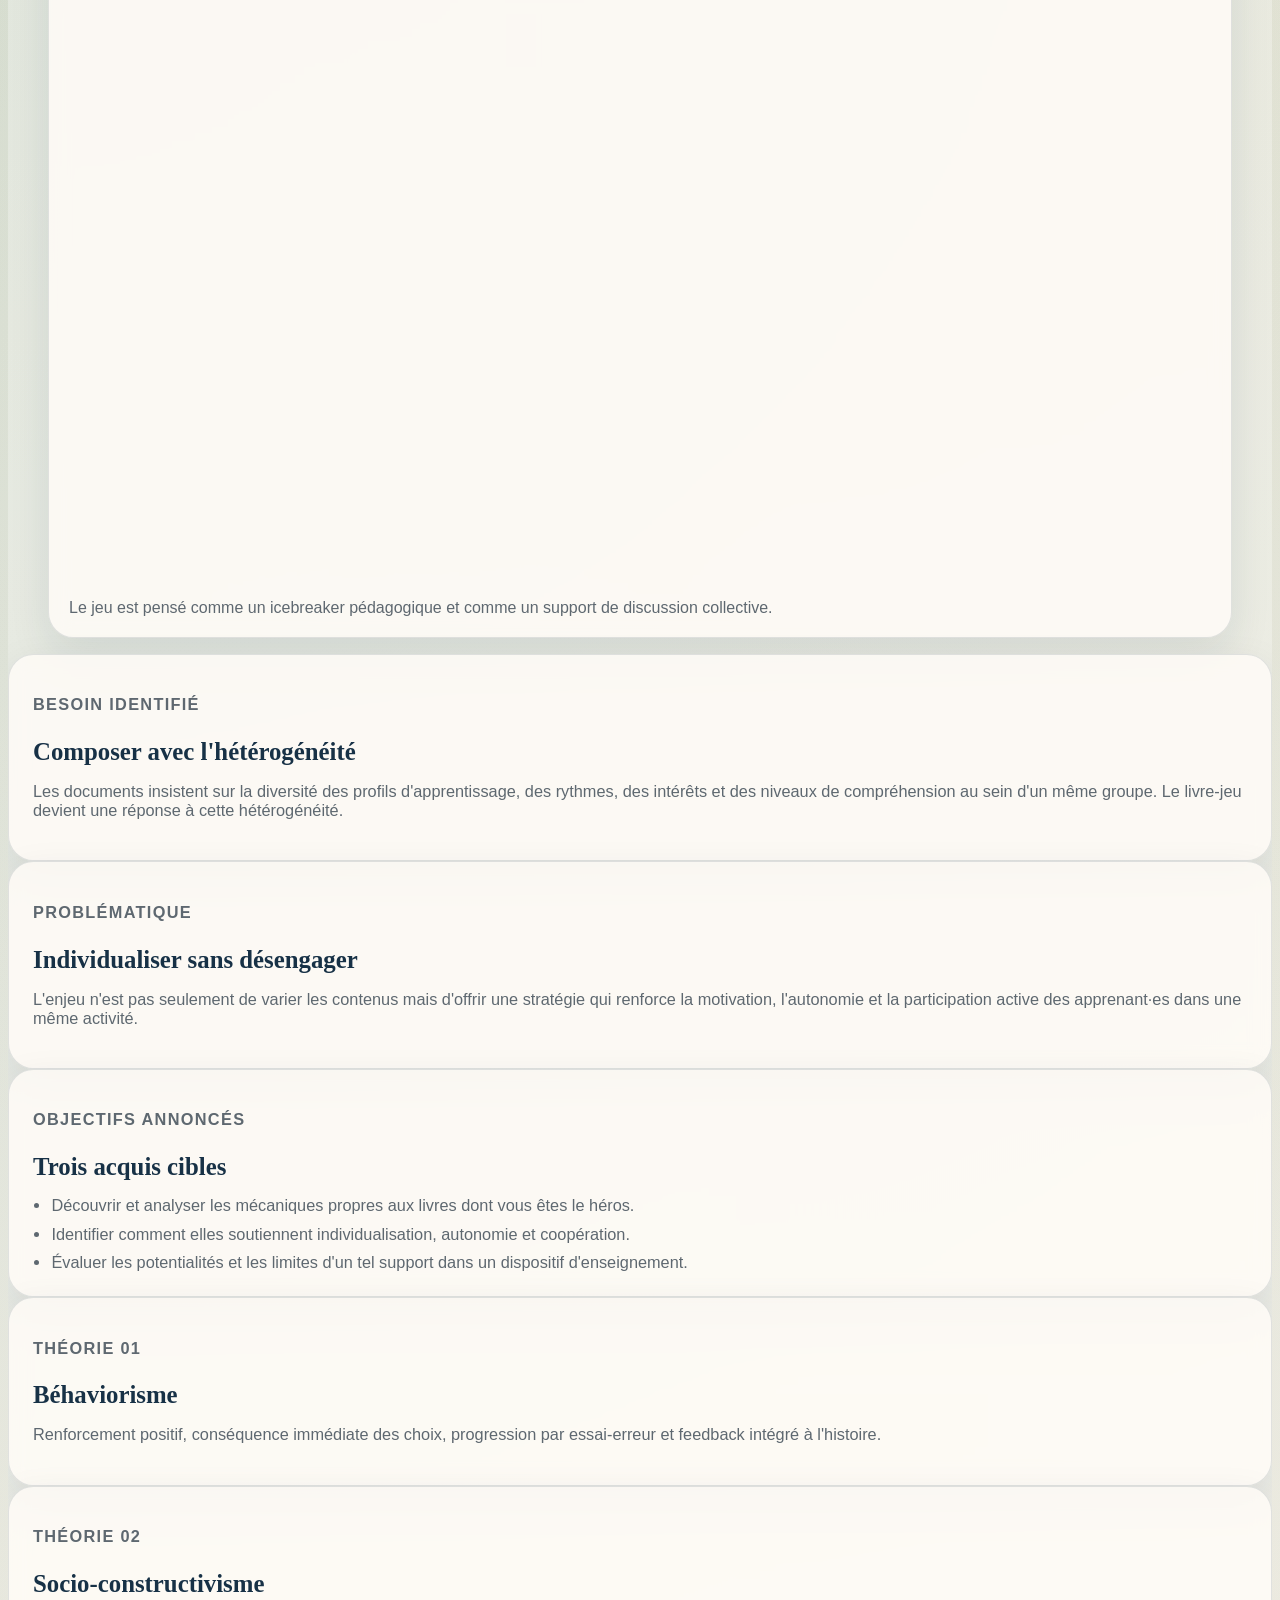
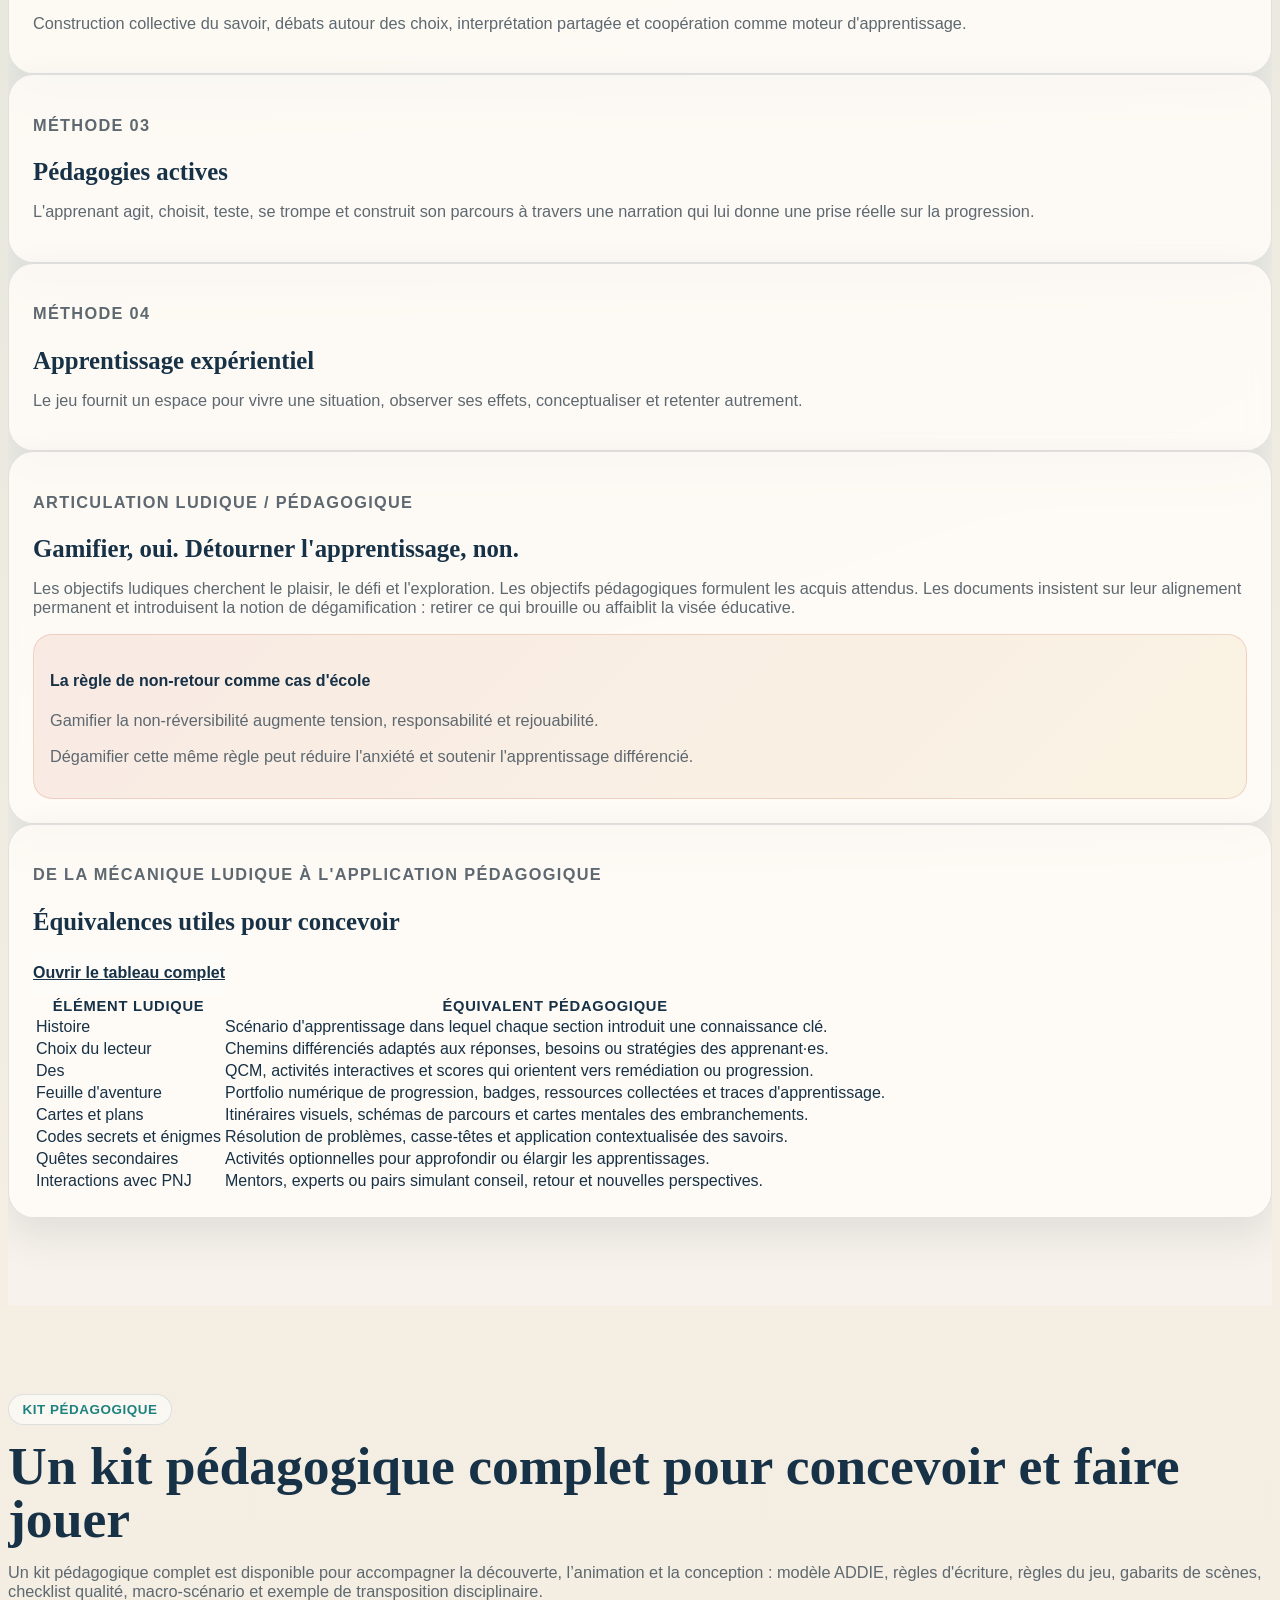
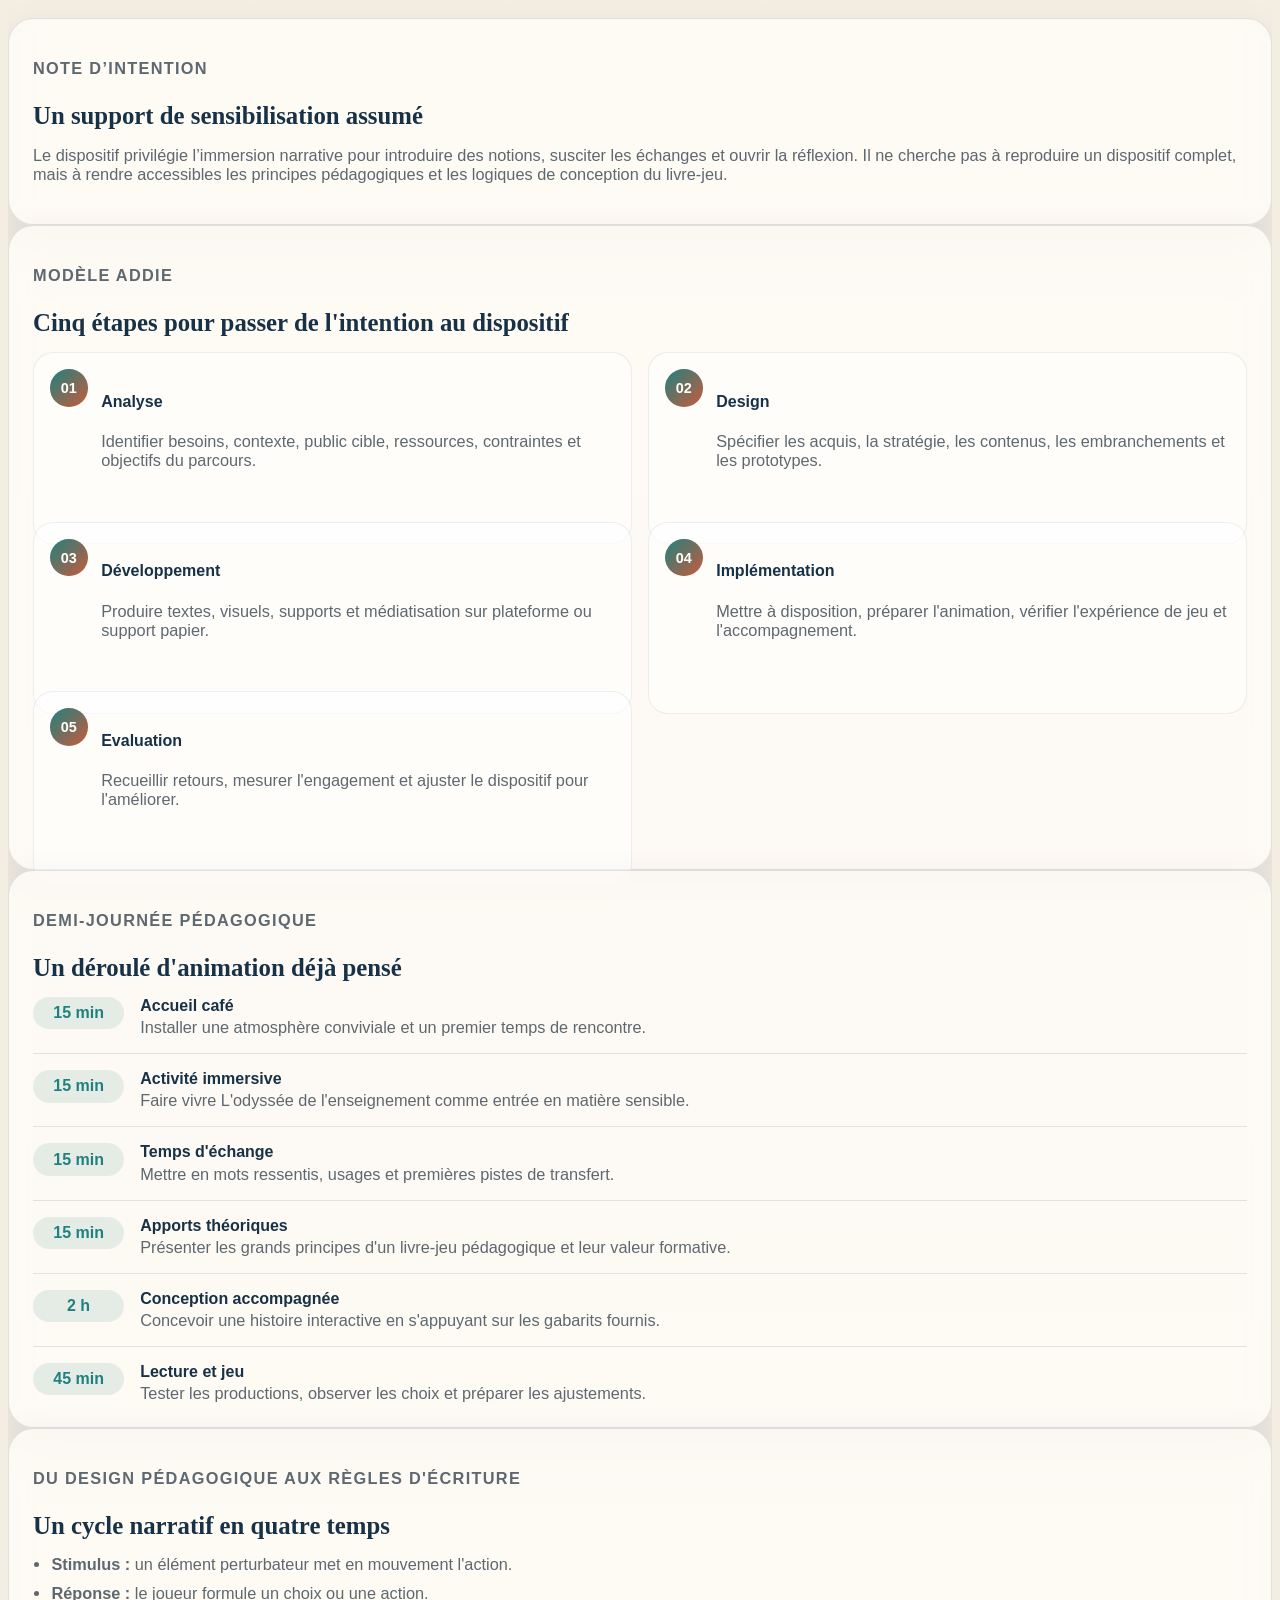
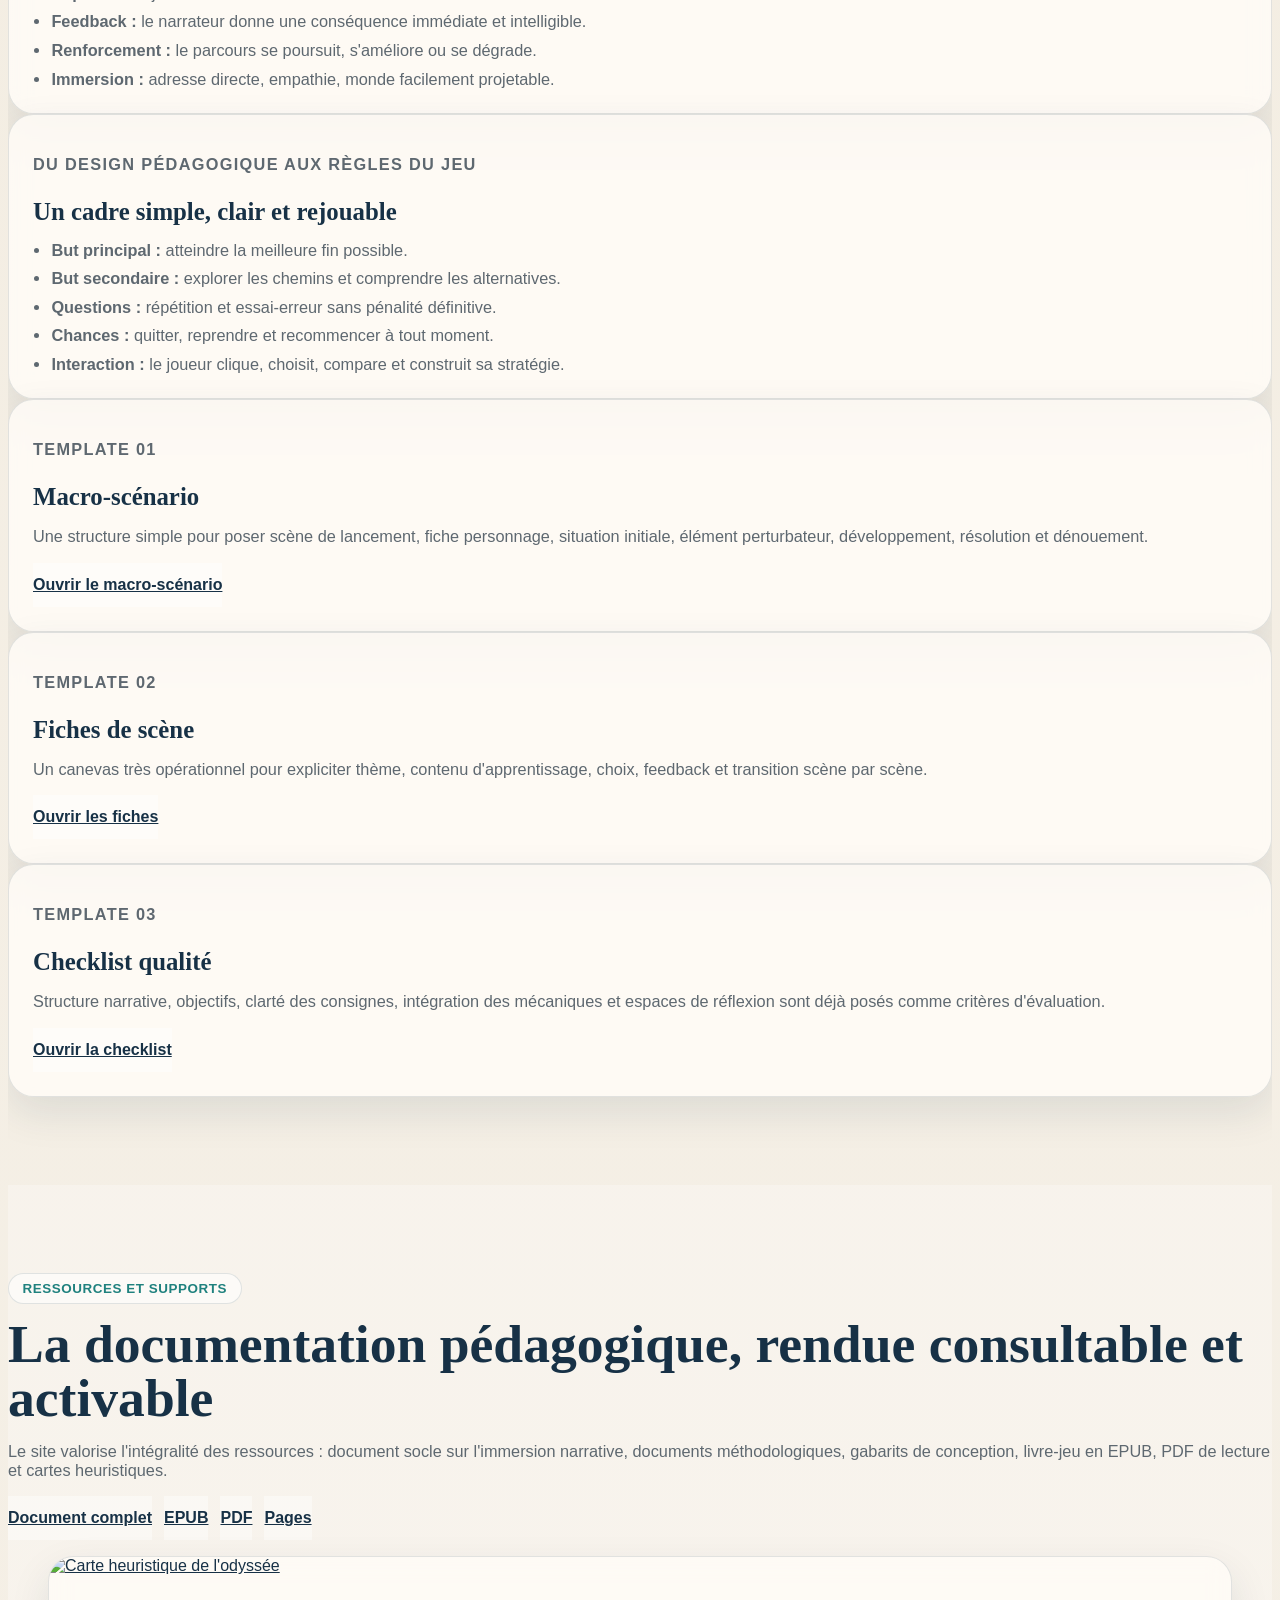
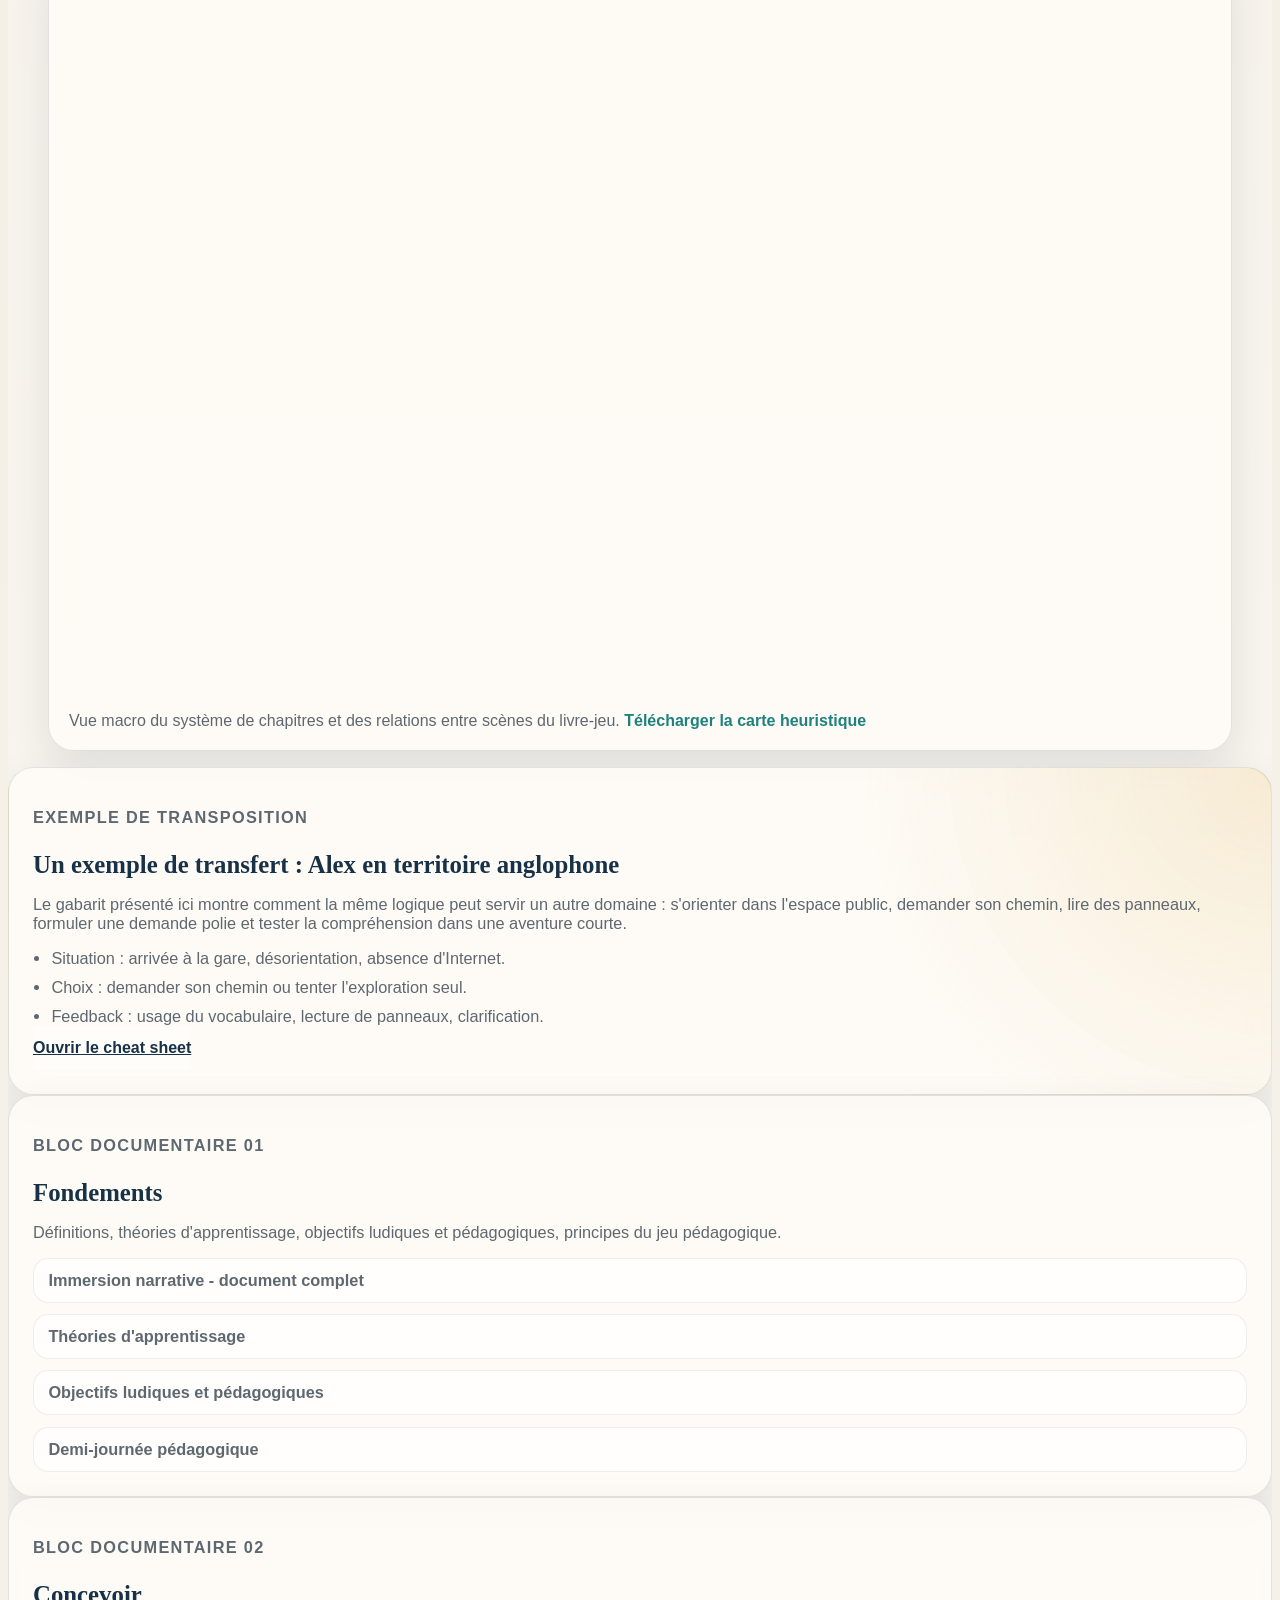
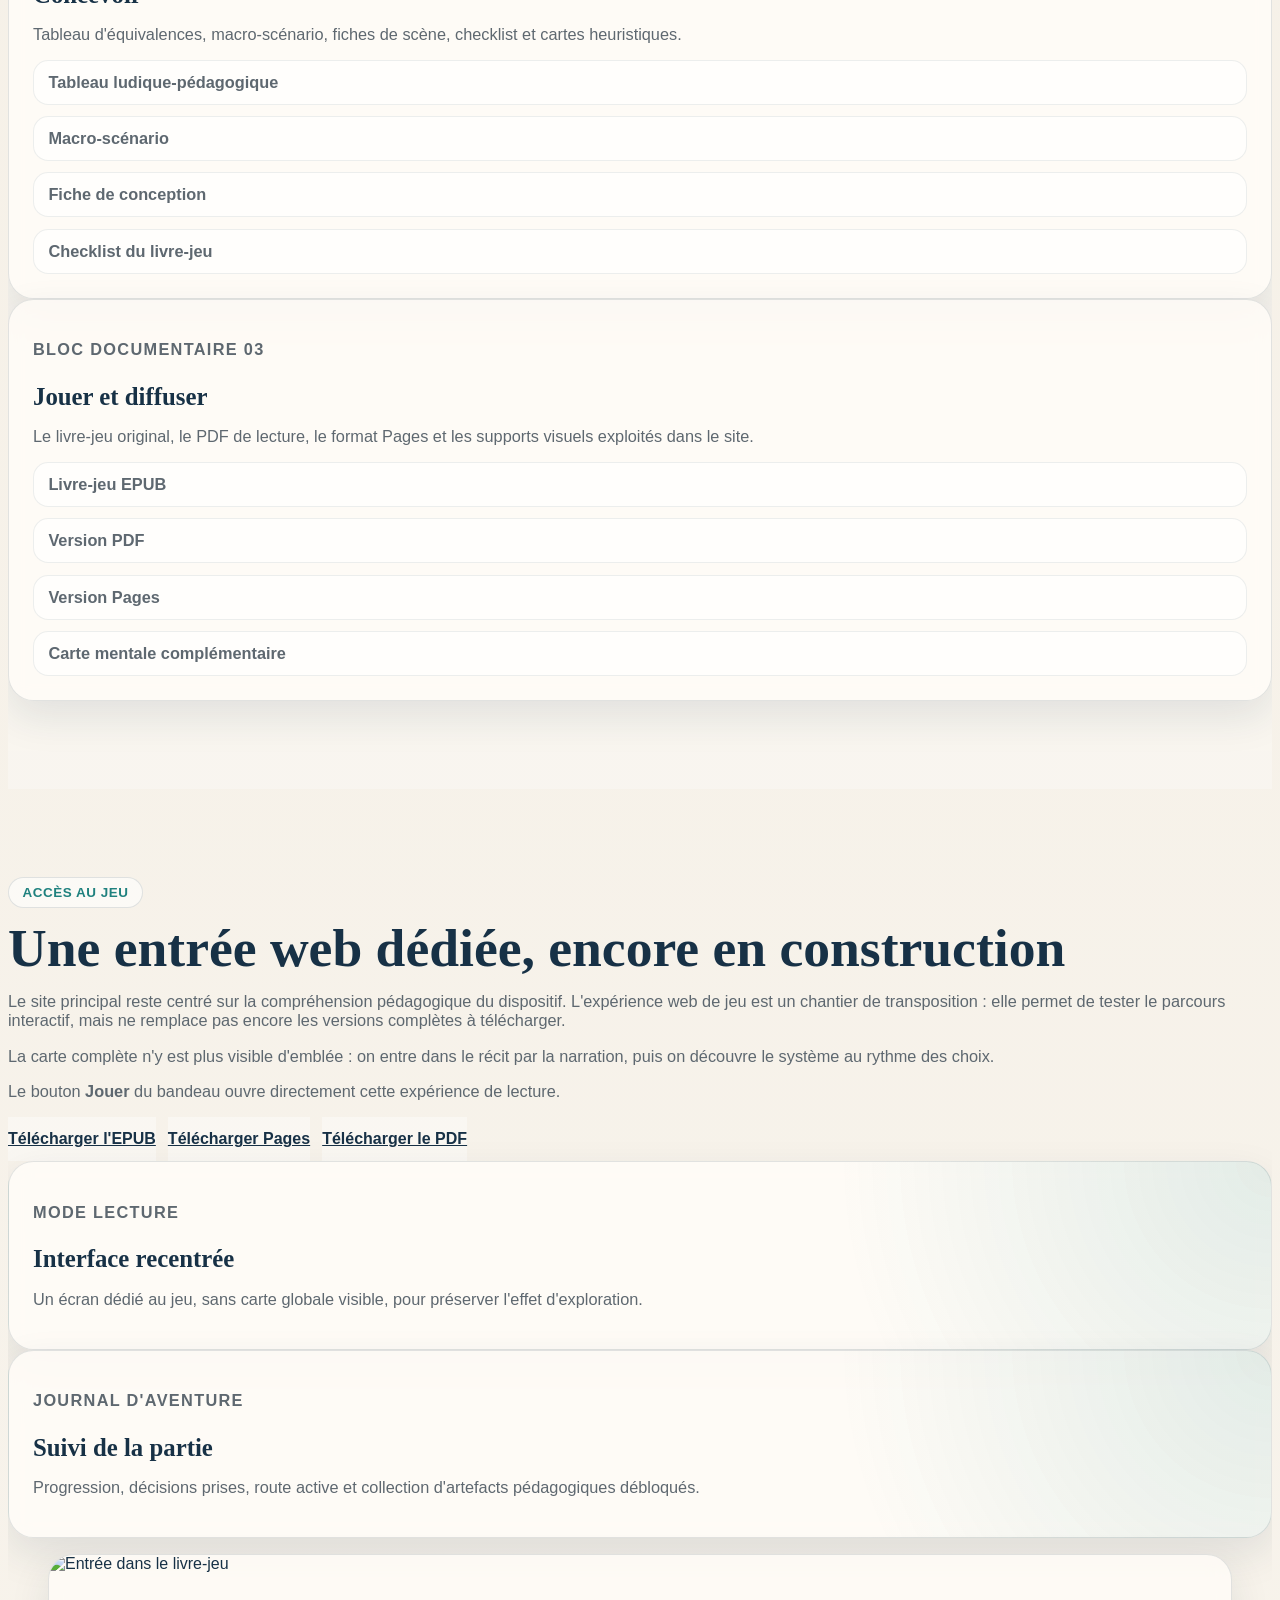
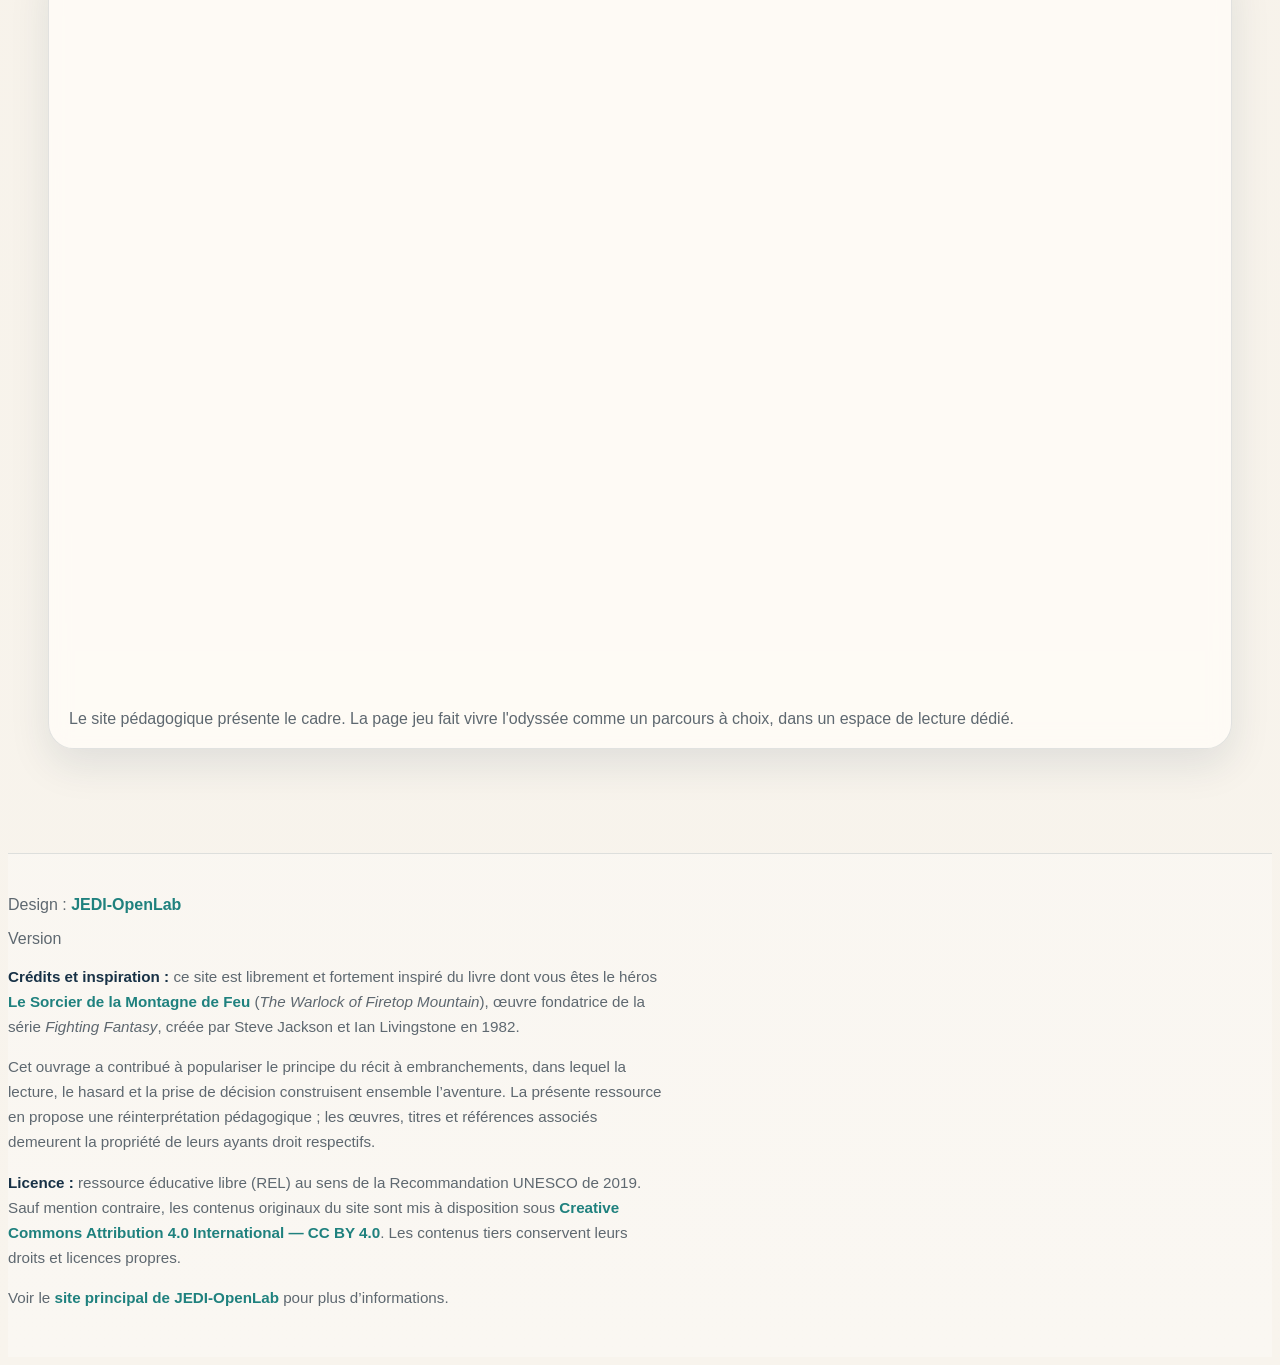
==== commit b6d010b2: "Add files via upload" ====
--- a/index.html
+++ b/index.html
@@ -46,6 +46,9 @@
             <li class="nav-item"><a class="nav-link" href="#pedagogie">Volet pédagogique</a></li>
             <li class="nav-item"><a class="nav-link" href="#ingenierie">Kit pédagogique</a></li>
             <li class="nav-item"><a class="nav-link" href="#ressources">Ressources</a></li>
+            <li class="nav-item">
+              <a class="nav-link" href="https://jedi-openlab.github.io/jedi/" target="_blank" rel="noopener noreferrer">JEDI</a>
+            </li>
           </ul>
           <a class="btn btn-accent ms-lg-3" href="game.html">Jouer</a>
         </div>
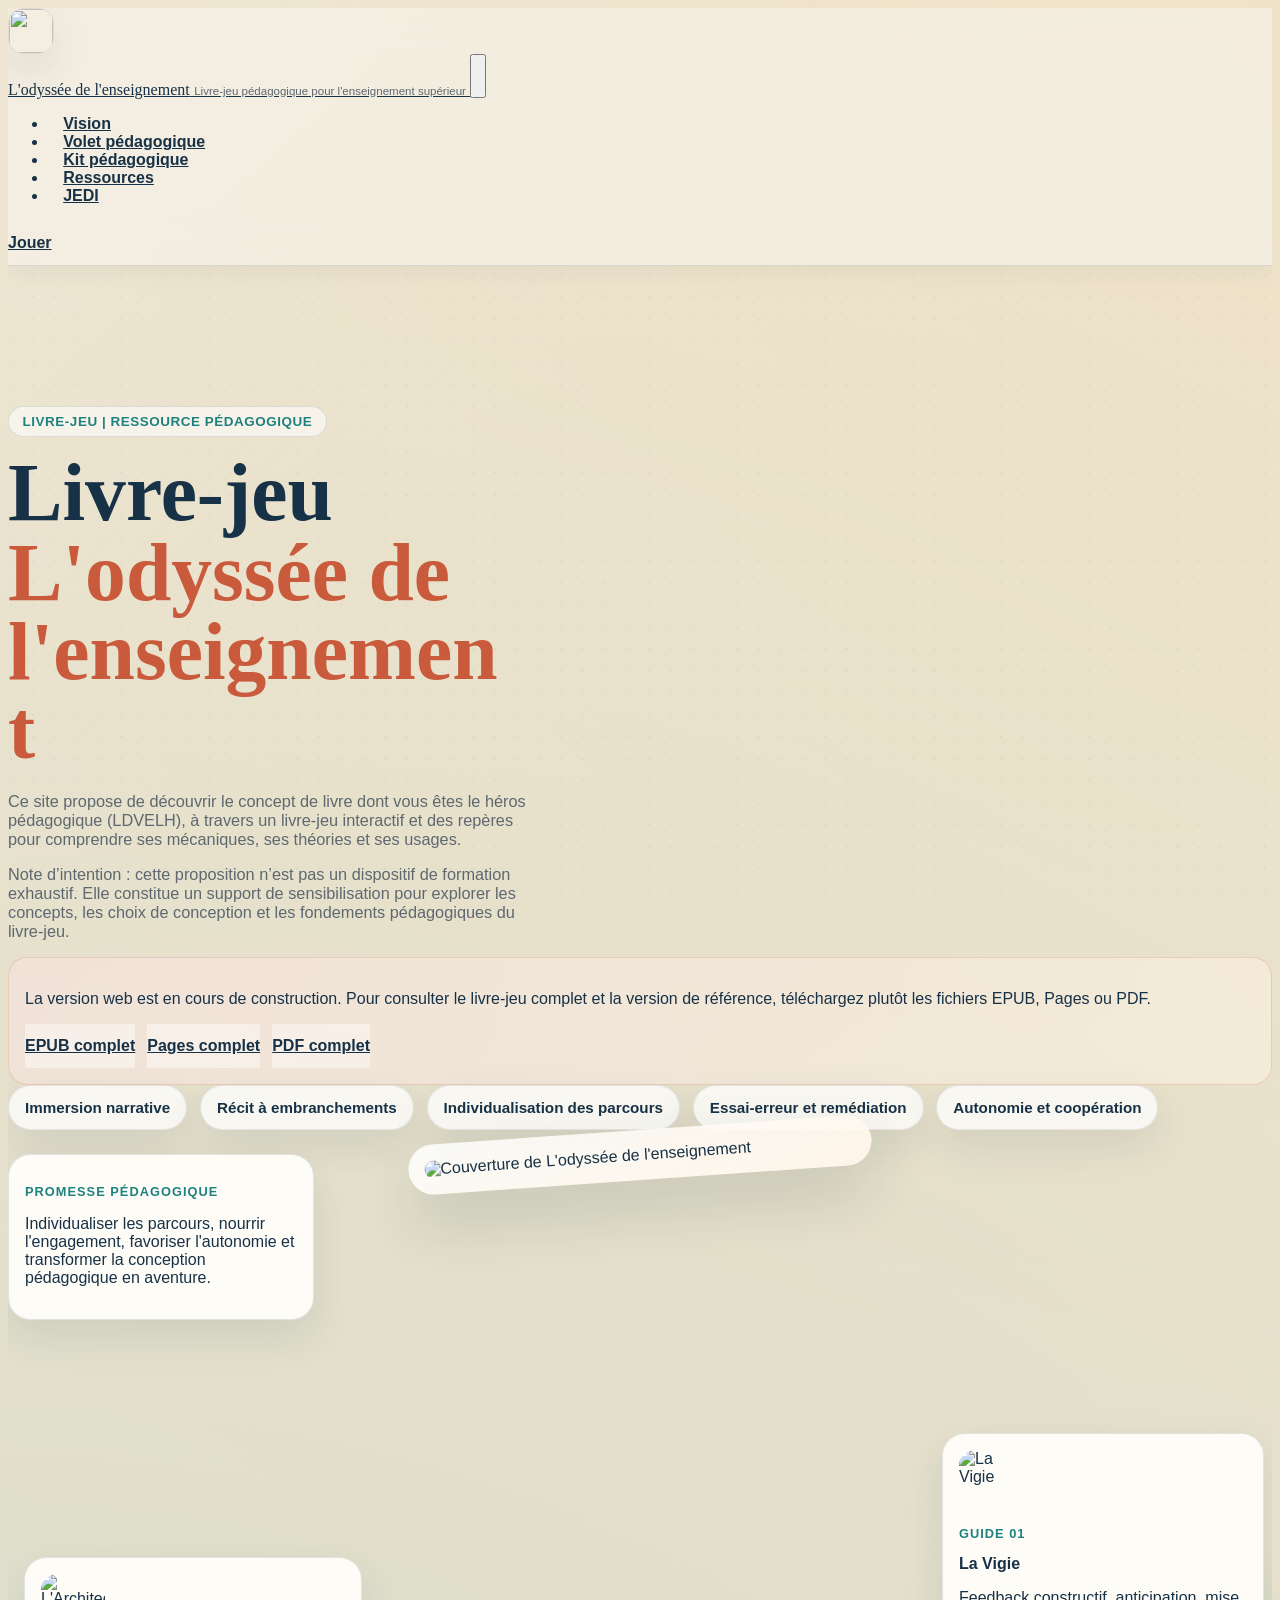
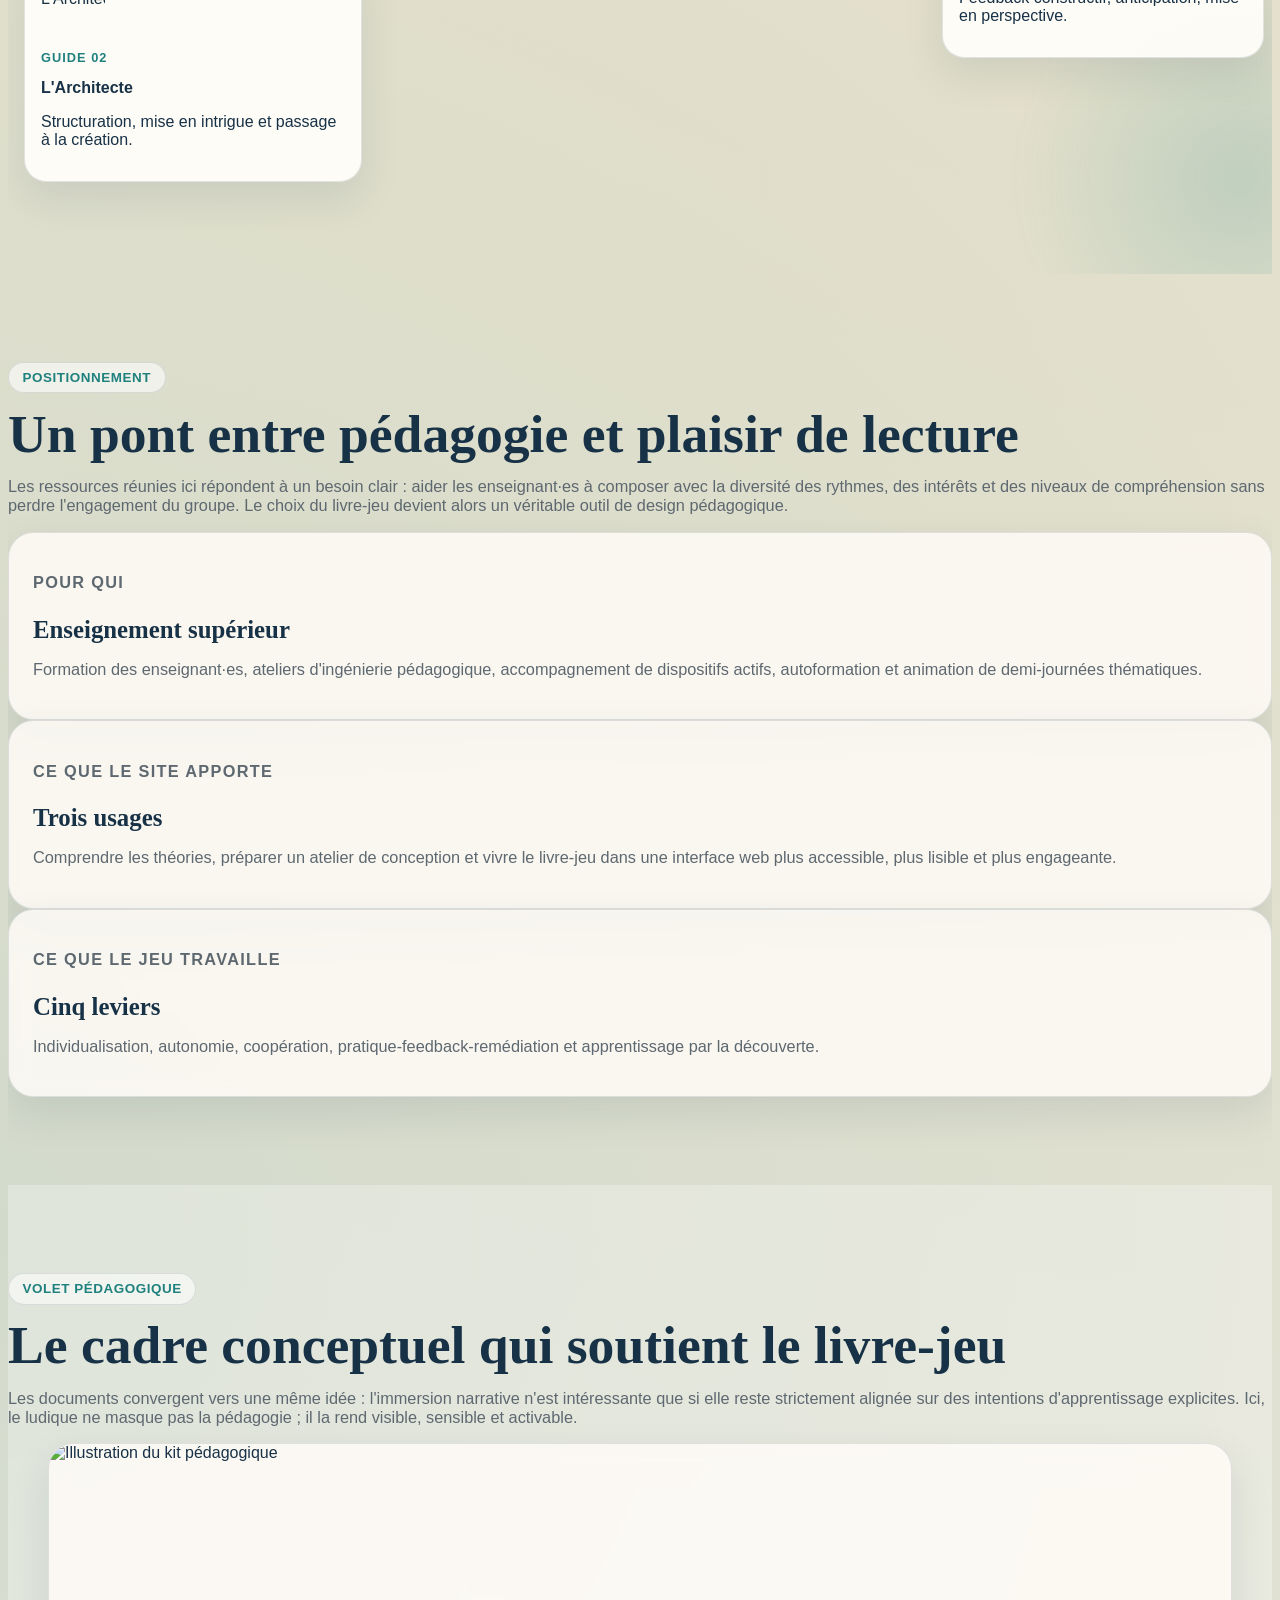
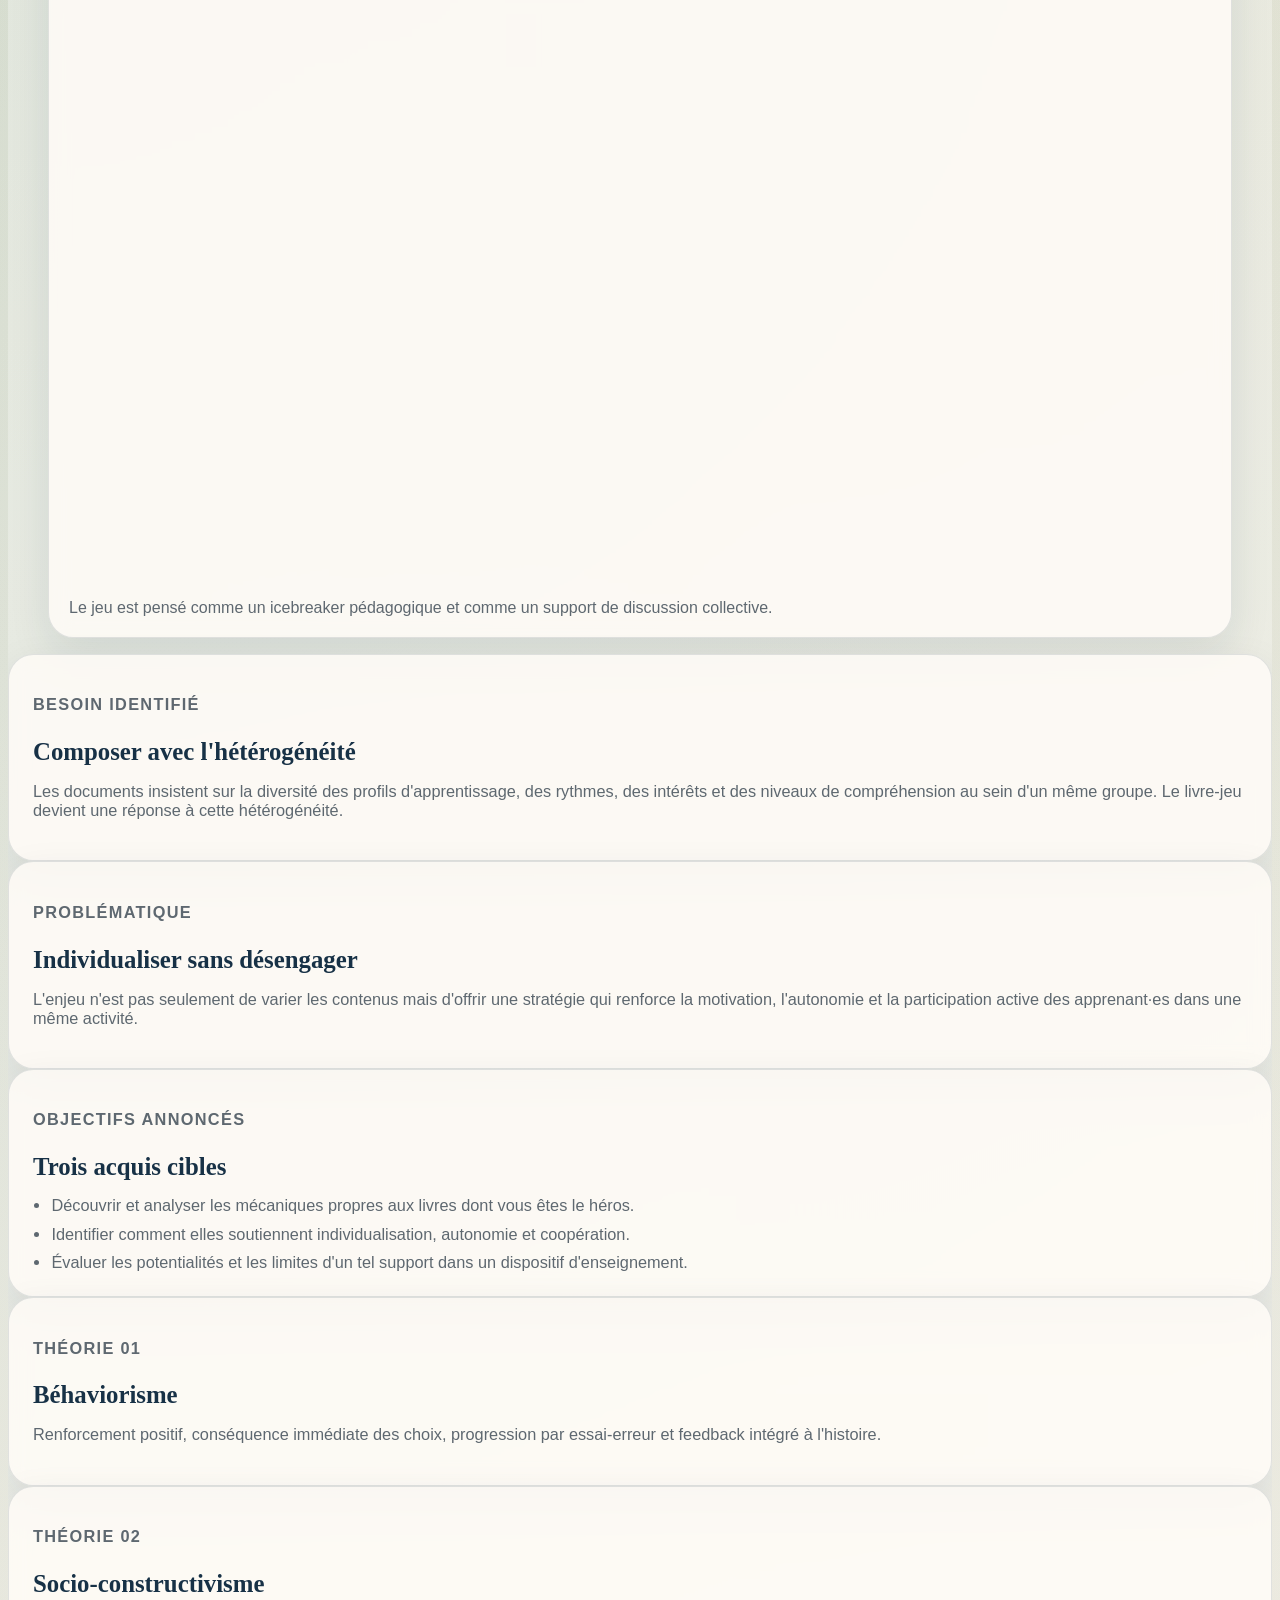
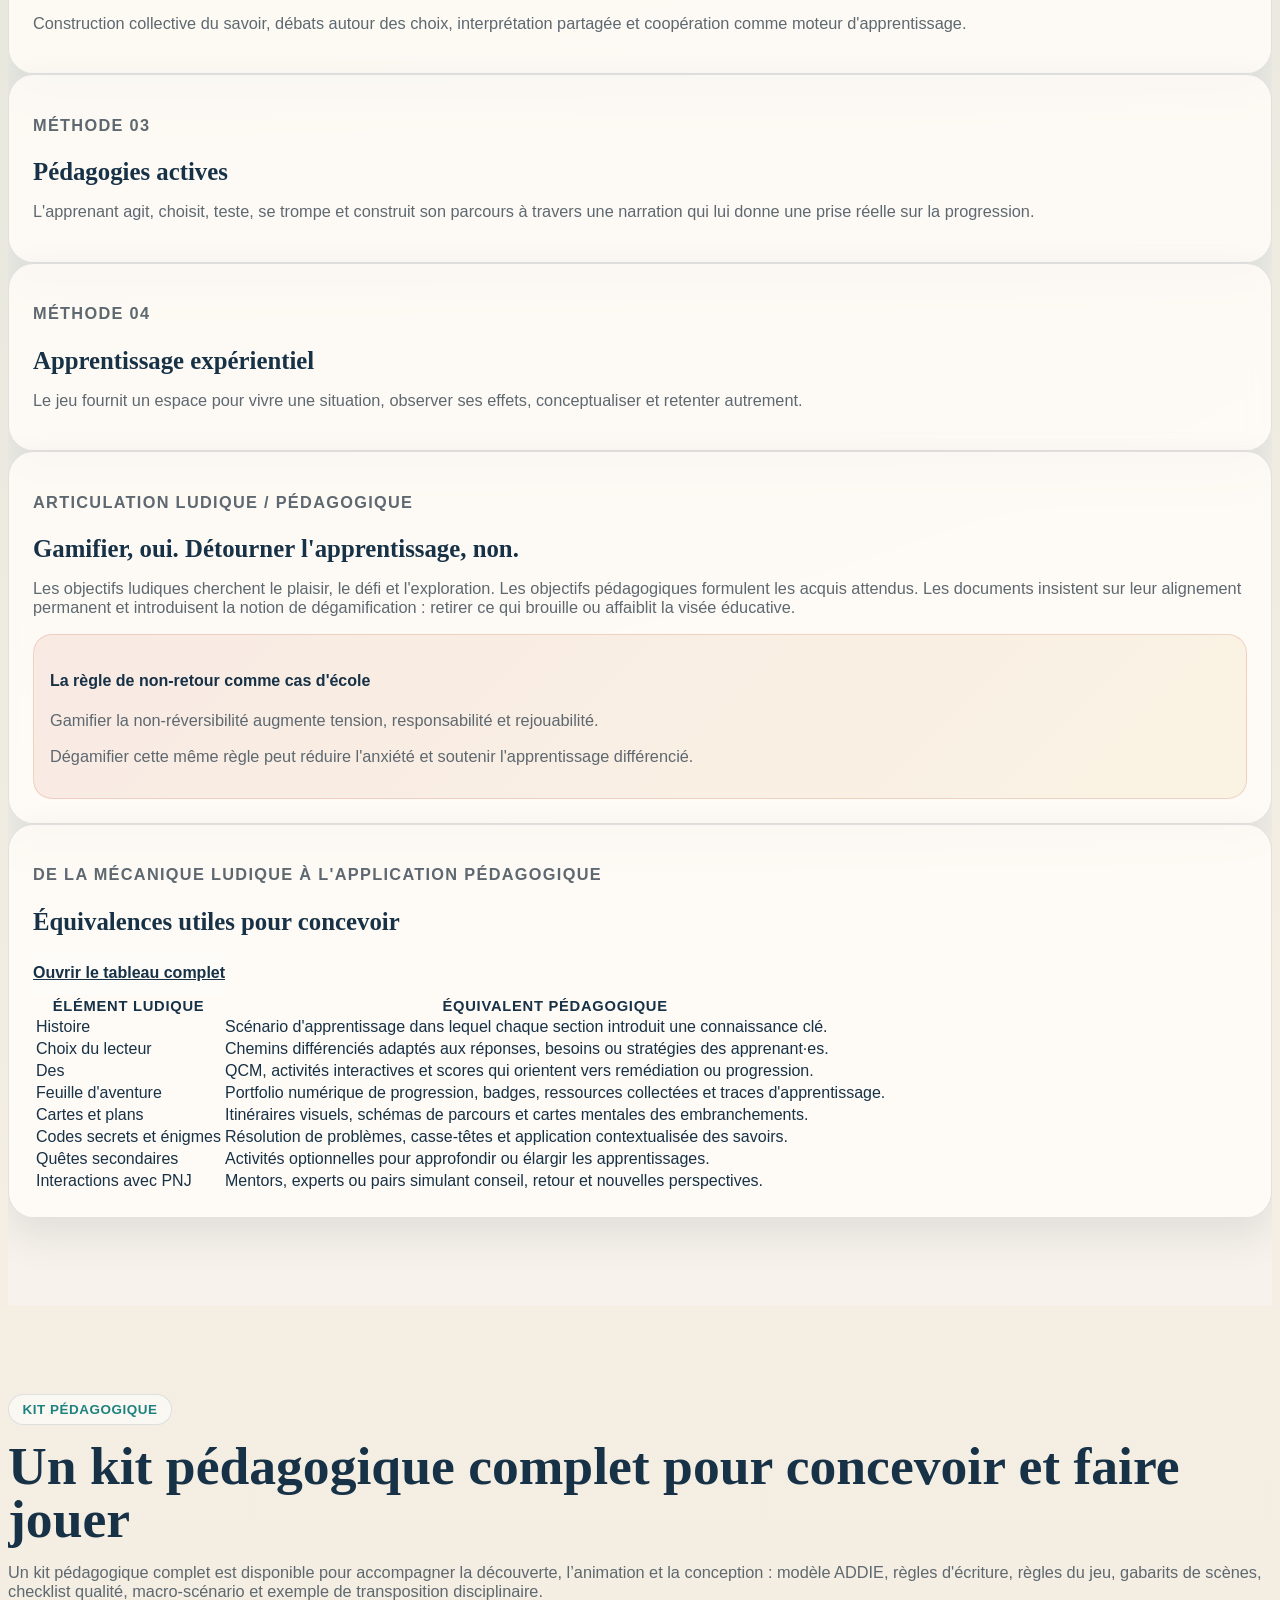
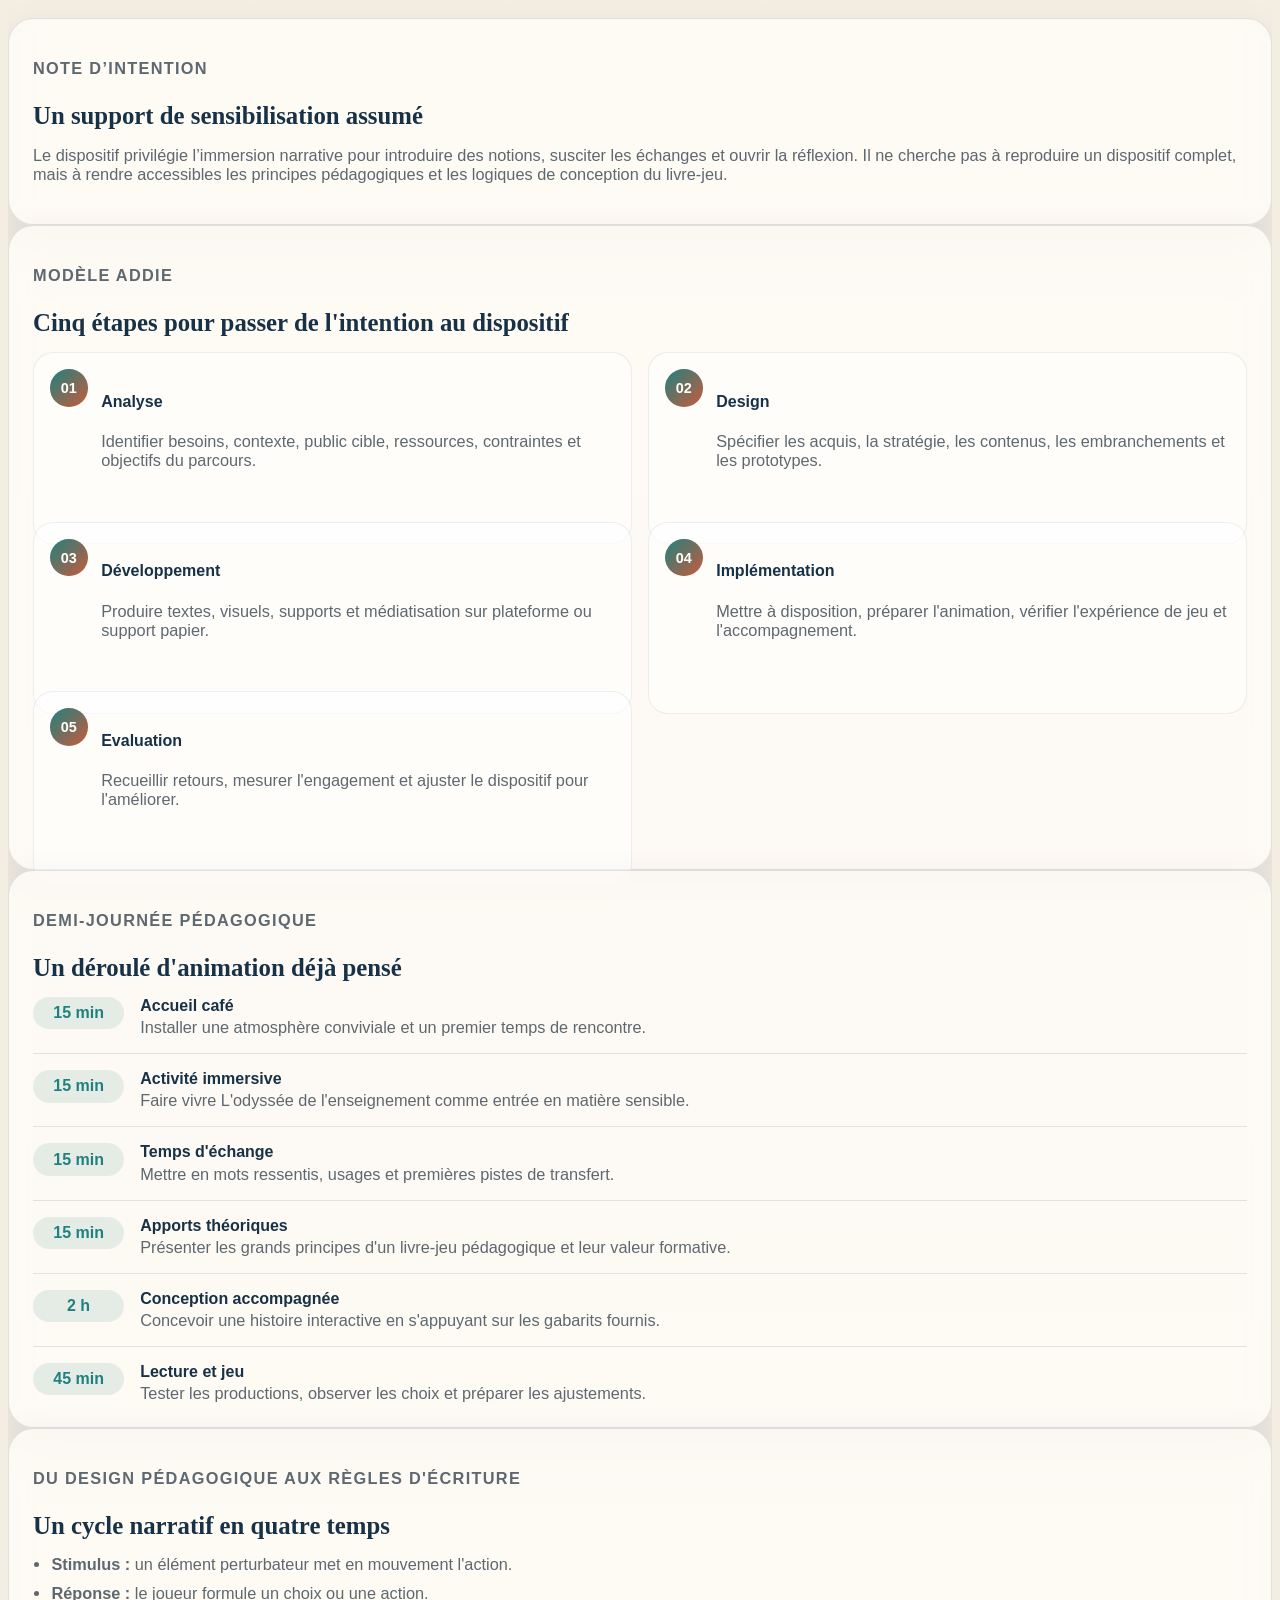
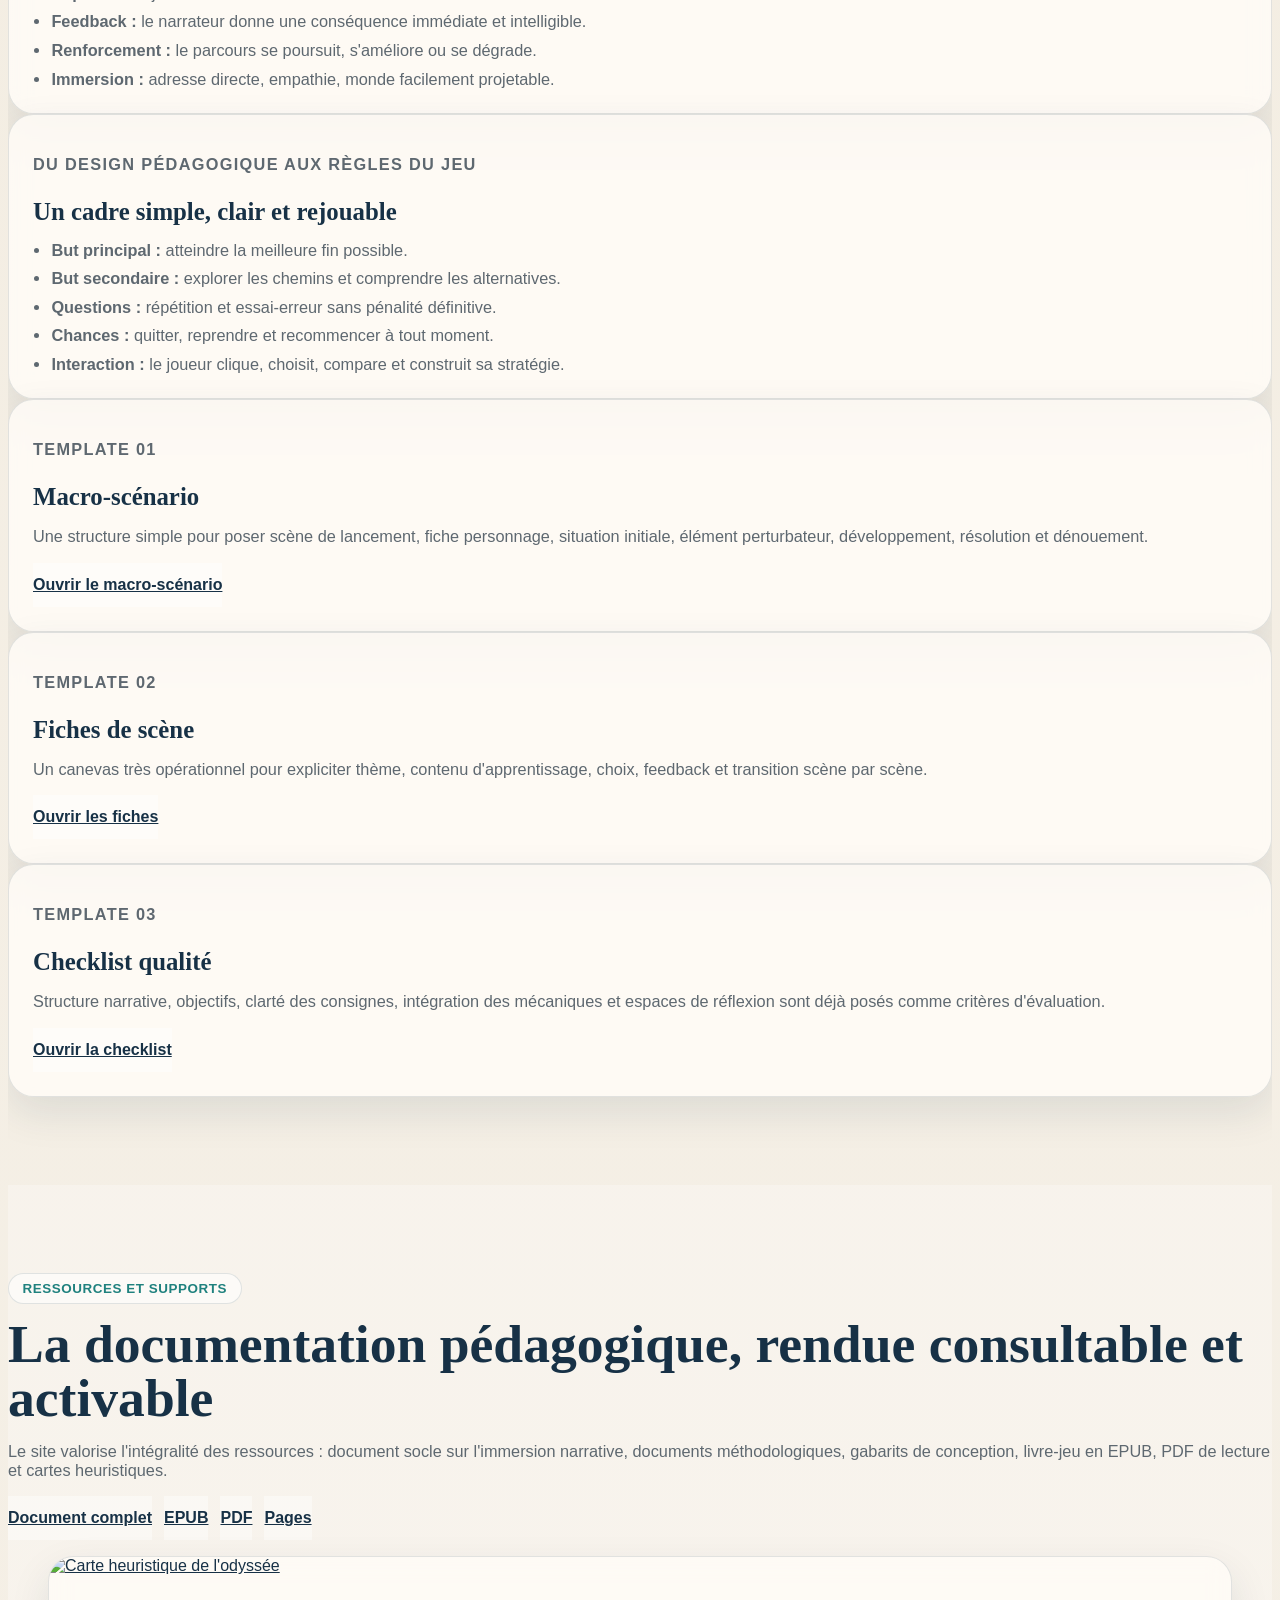
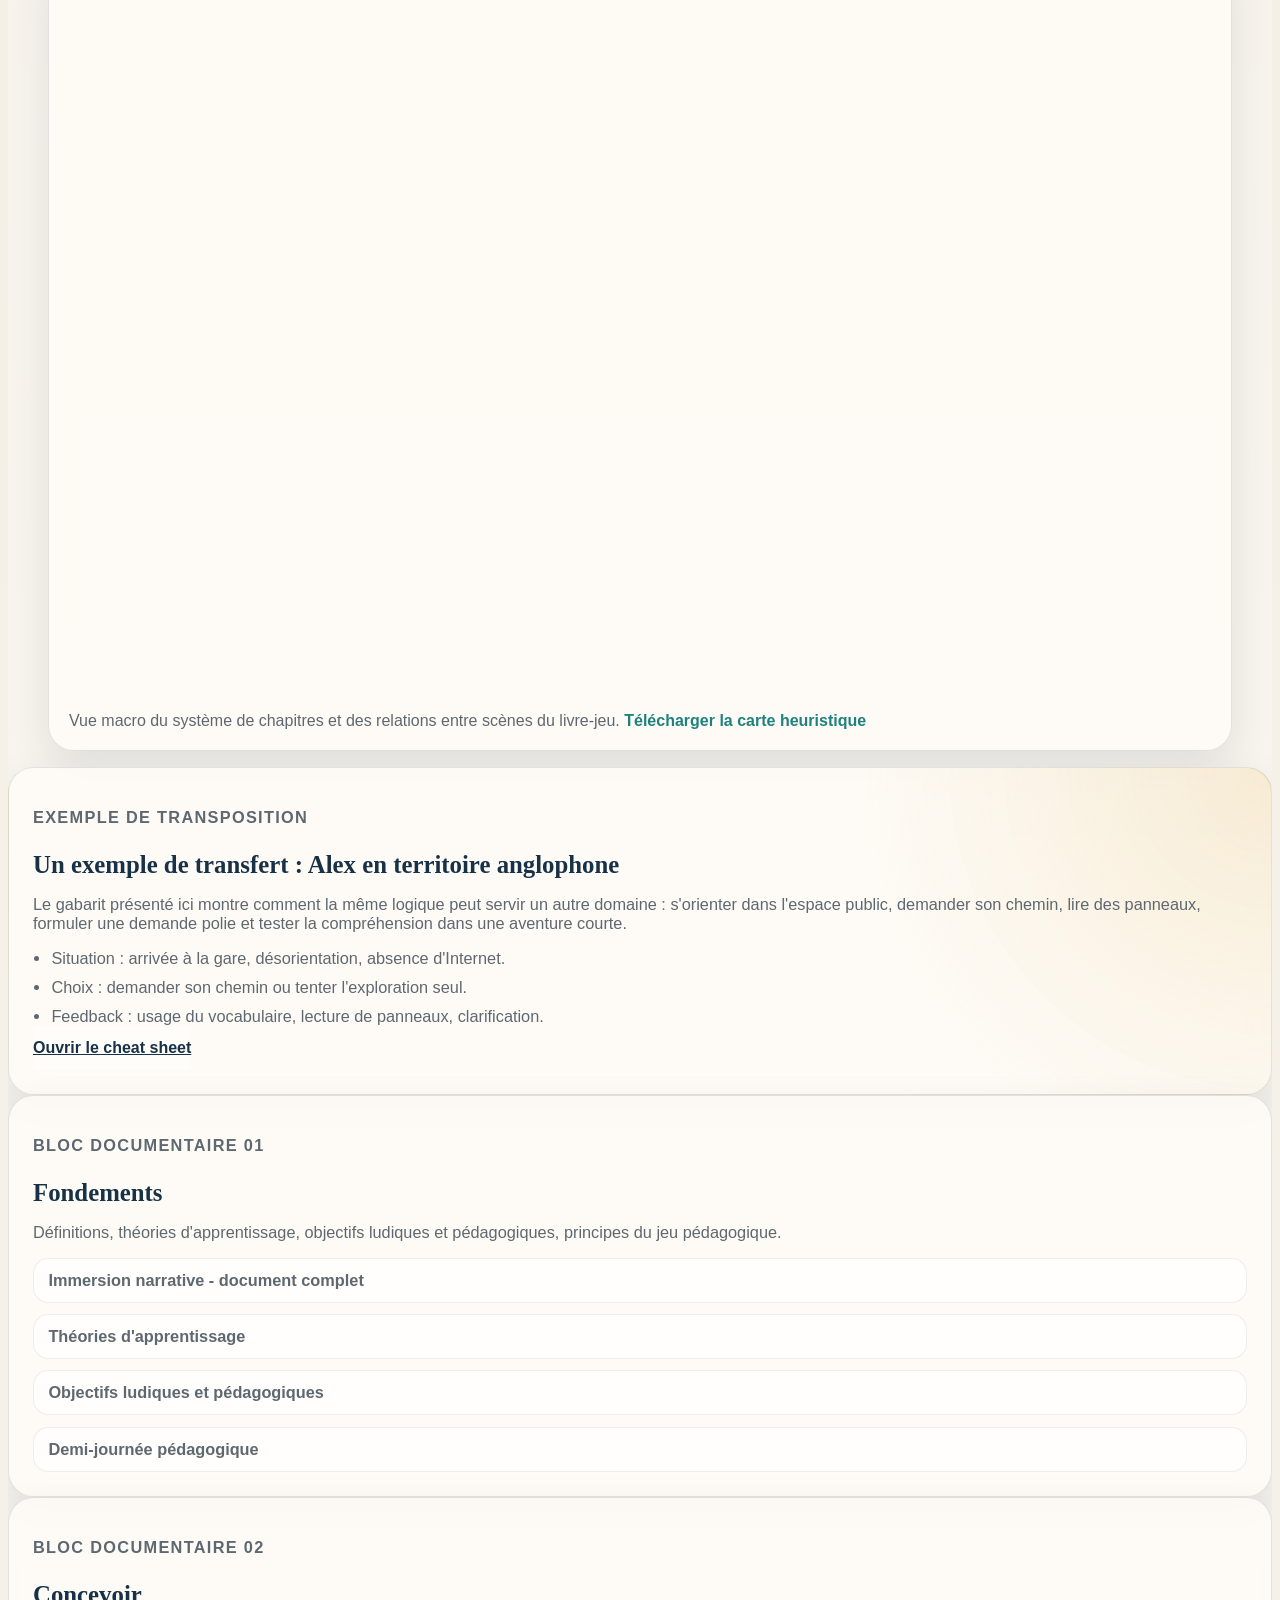
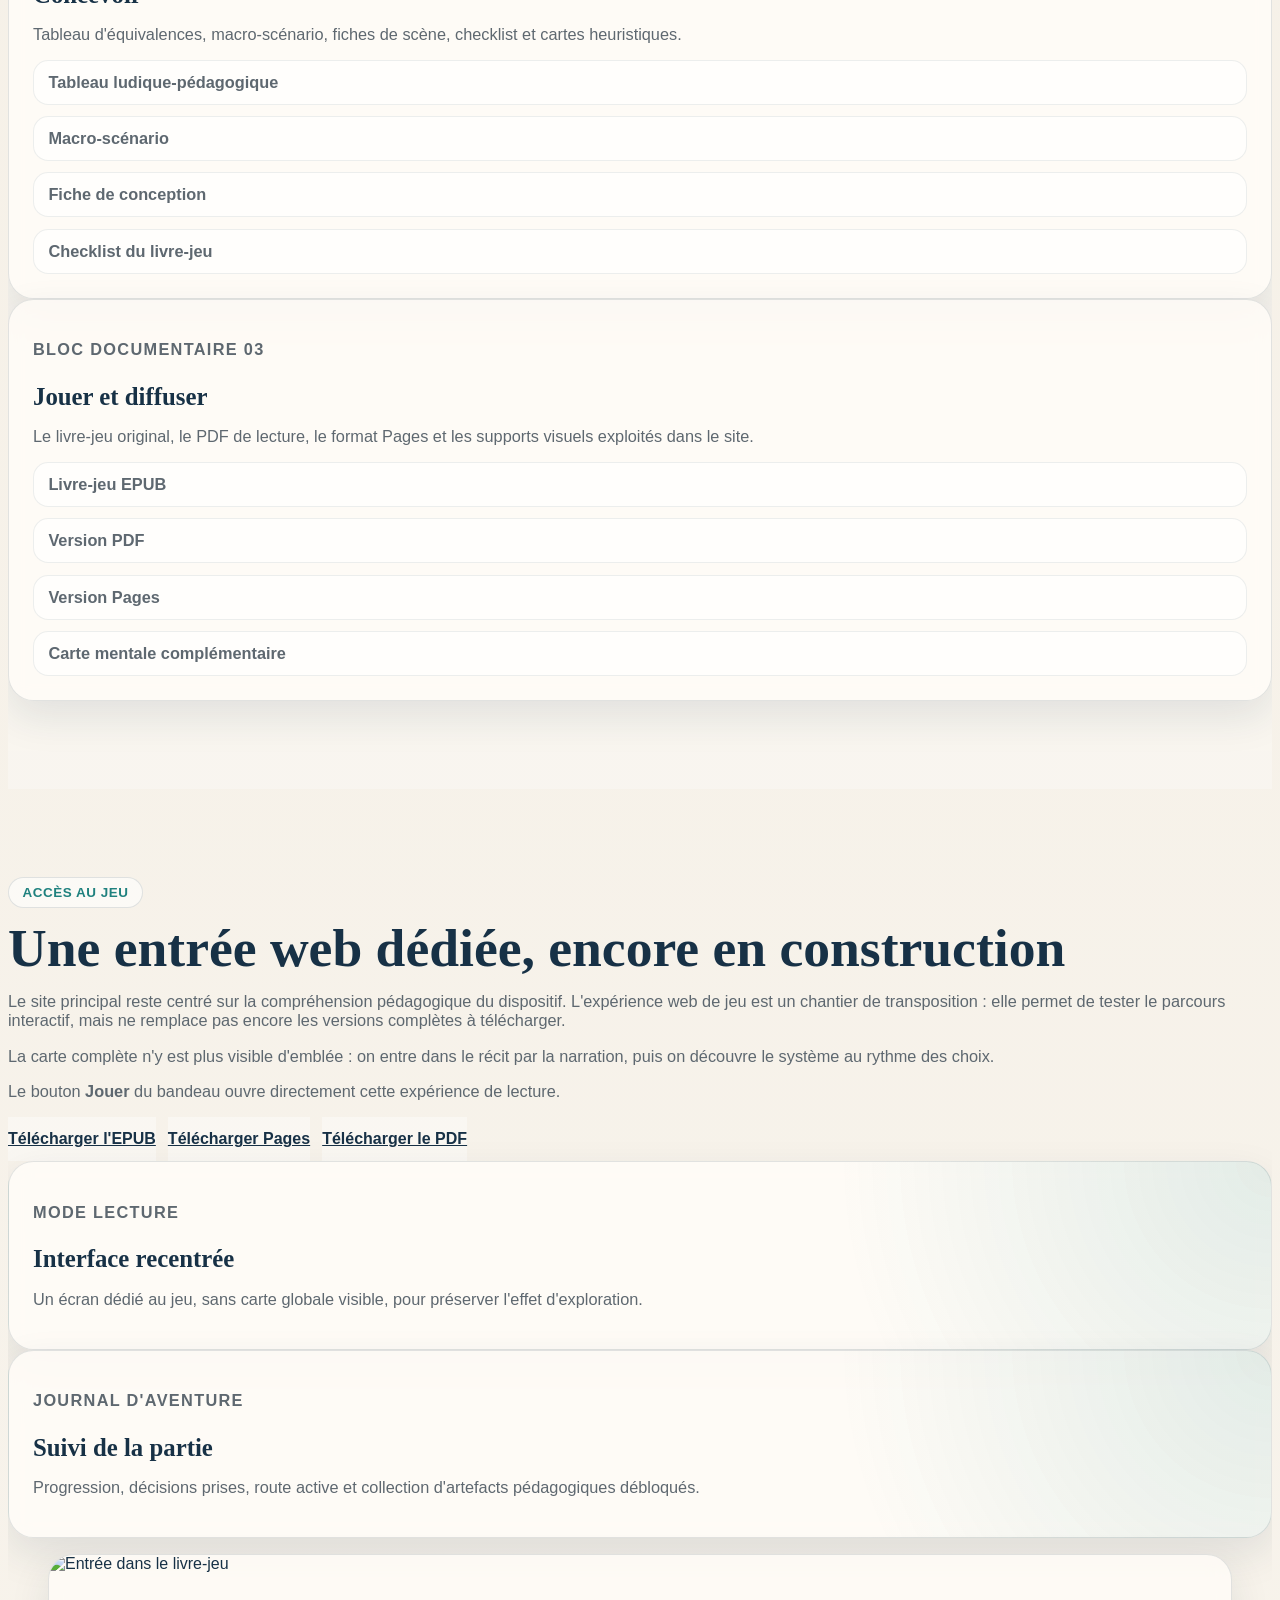
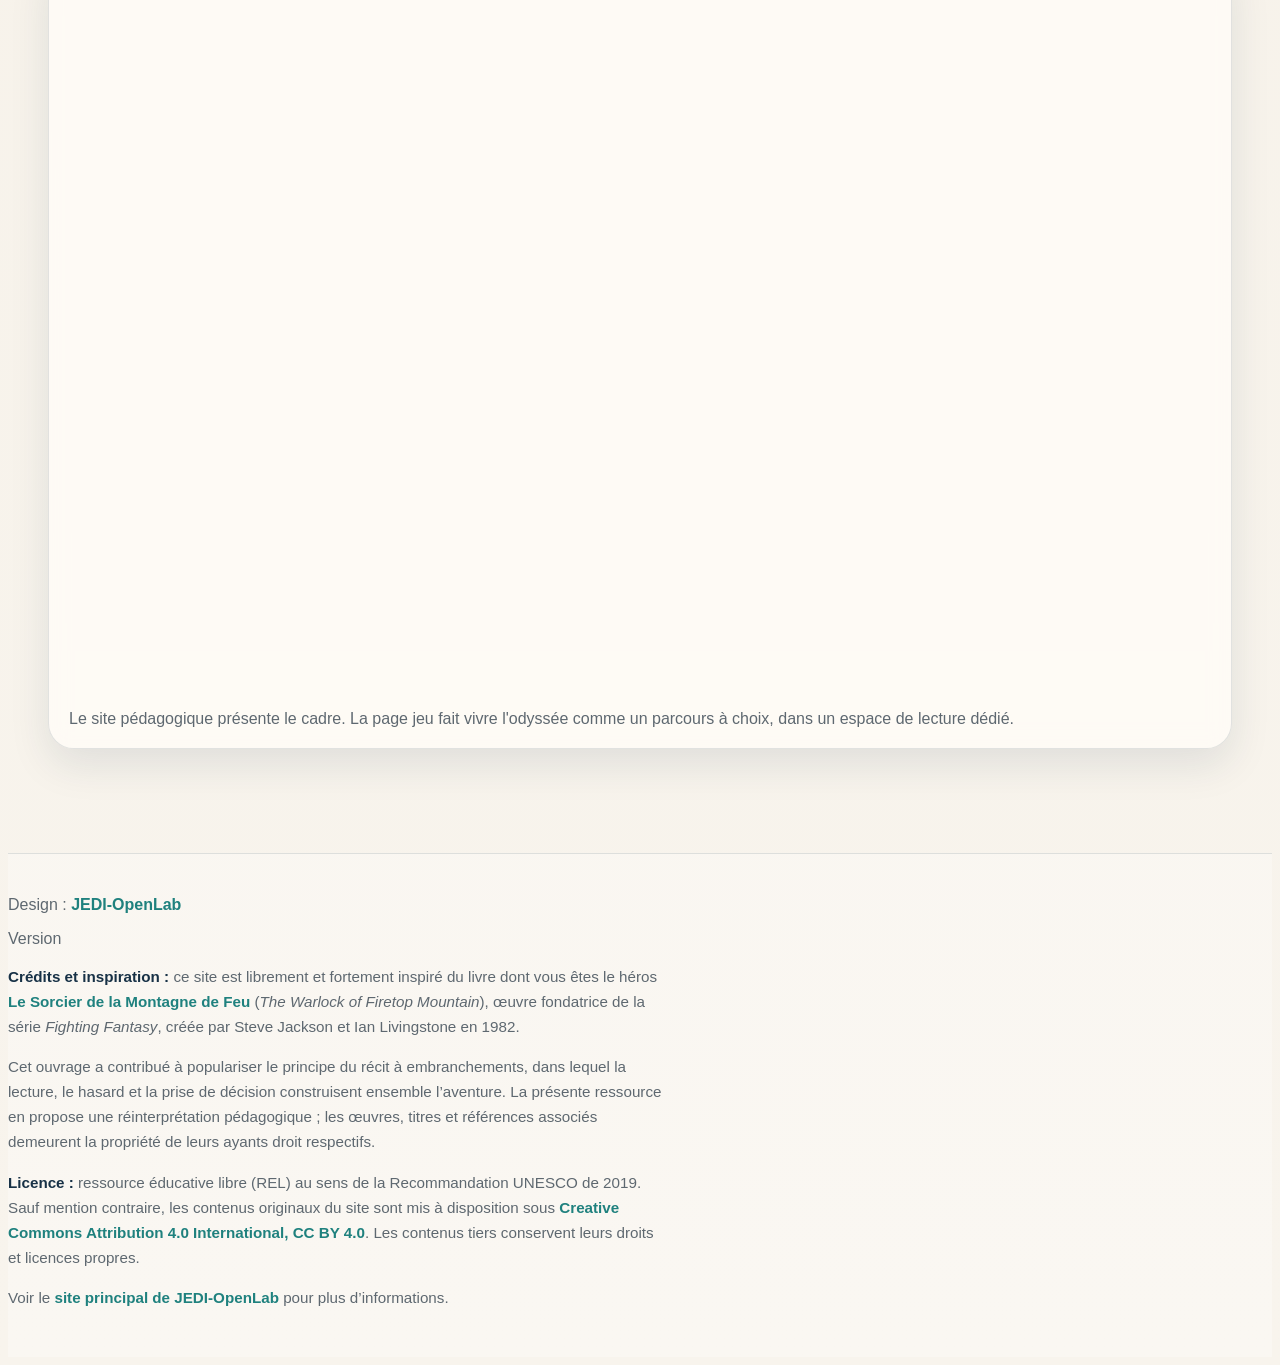
==== commit b580df93: "màj" ====
--- a/index.html
+++ b/index.html
@@ -802,7 +802,7 @@
           <p class="mb-2">
             <strong>Licence :</strong> ressource éducative libre (REL) au sens de la Recommandation UNESCO de 2019.
             Sauf mention contraire, les contenus originaux du site sont mis à disposition sous
-            <a href="https://creativecommons.org/licenses/by/4.0/" target="_blank" rel="noopener noreferrer">Creative Commons Attribution 4.0 International — CC BY 4.0</a>.
+            <a href="https://creativecommons.org/licenses/by/4.0/" target="_blank" rel="noopener noreferrer">Creative Commons Attribution 4.0 International, CC BY 4.0</a>.
             Les contenus tiers conservent leurs droits et licences propres.
           </p>
           <p class="mb-0">
